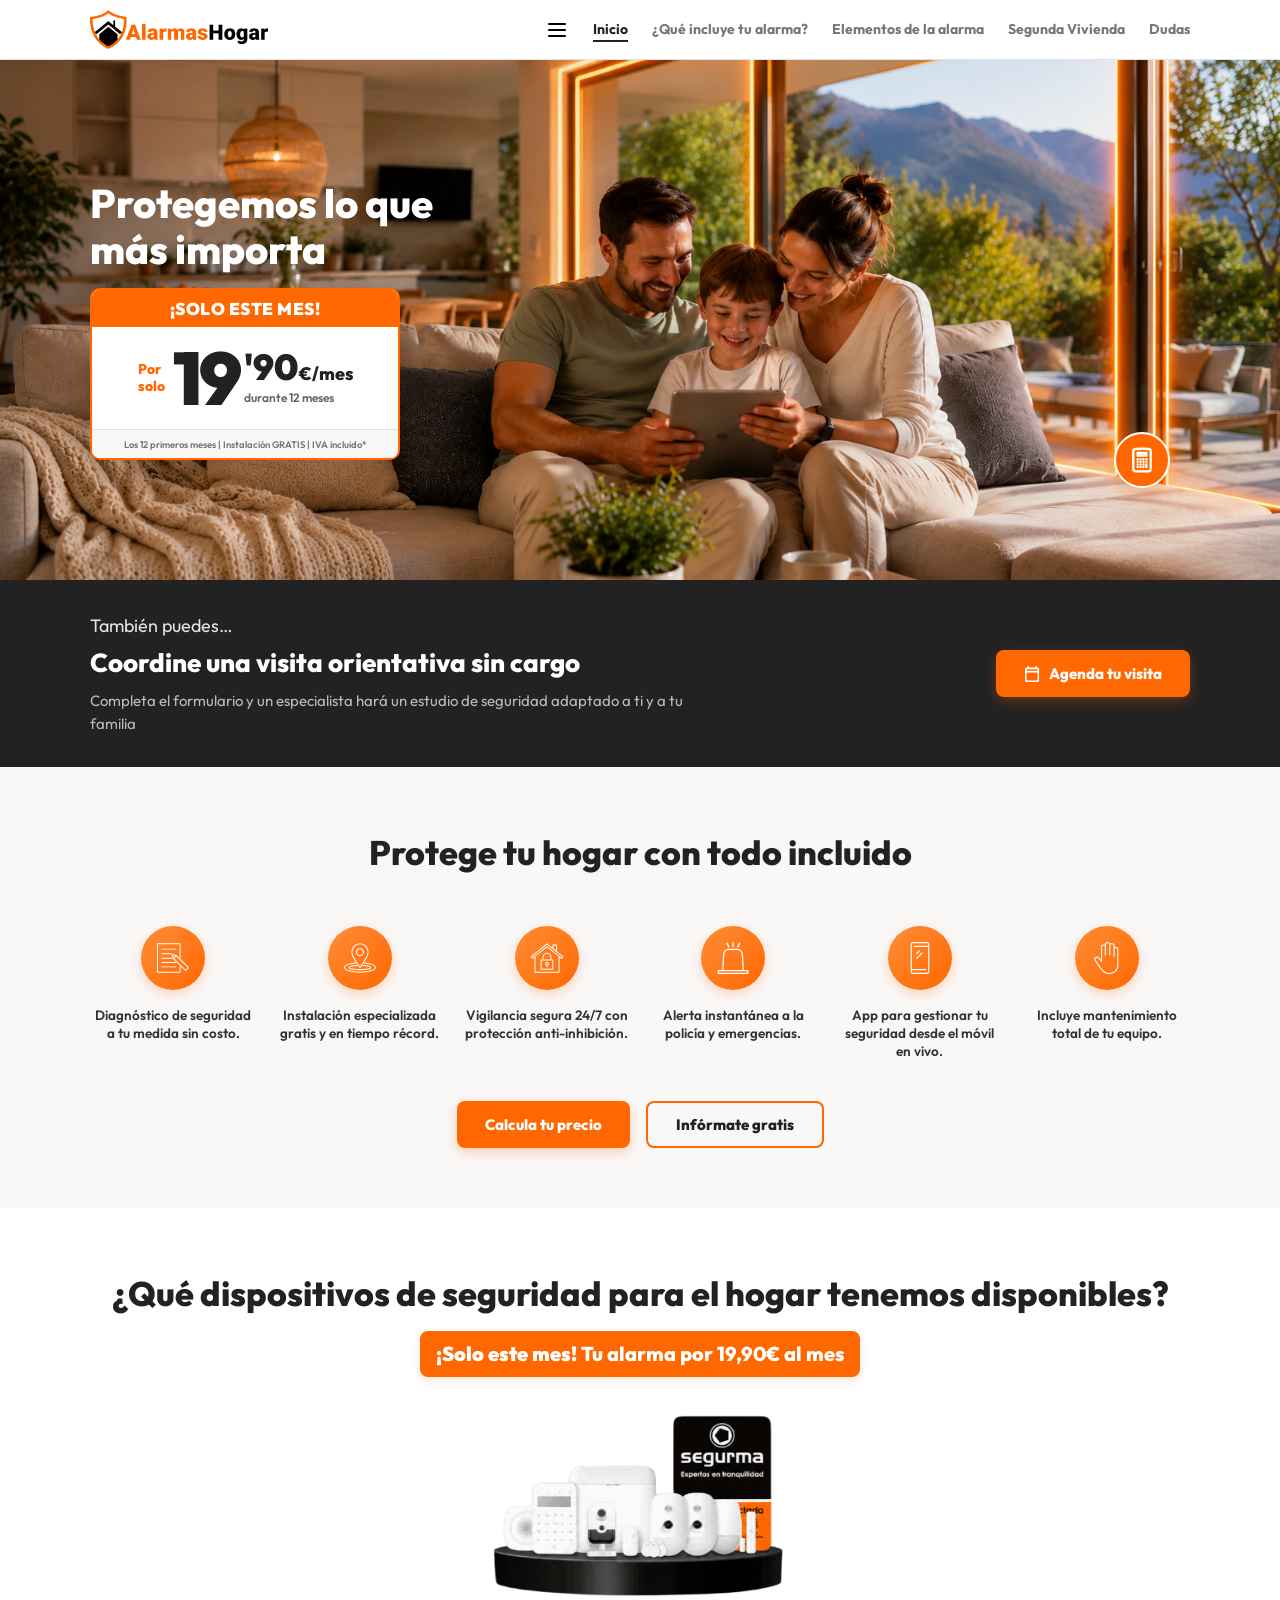
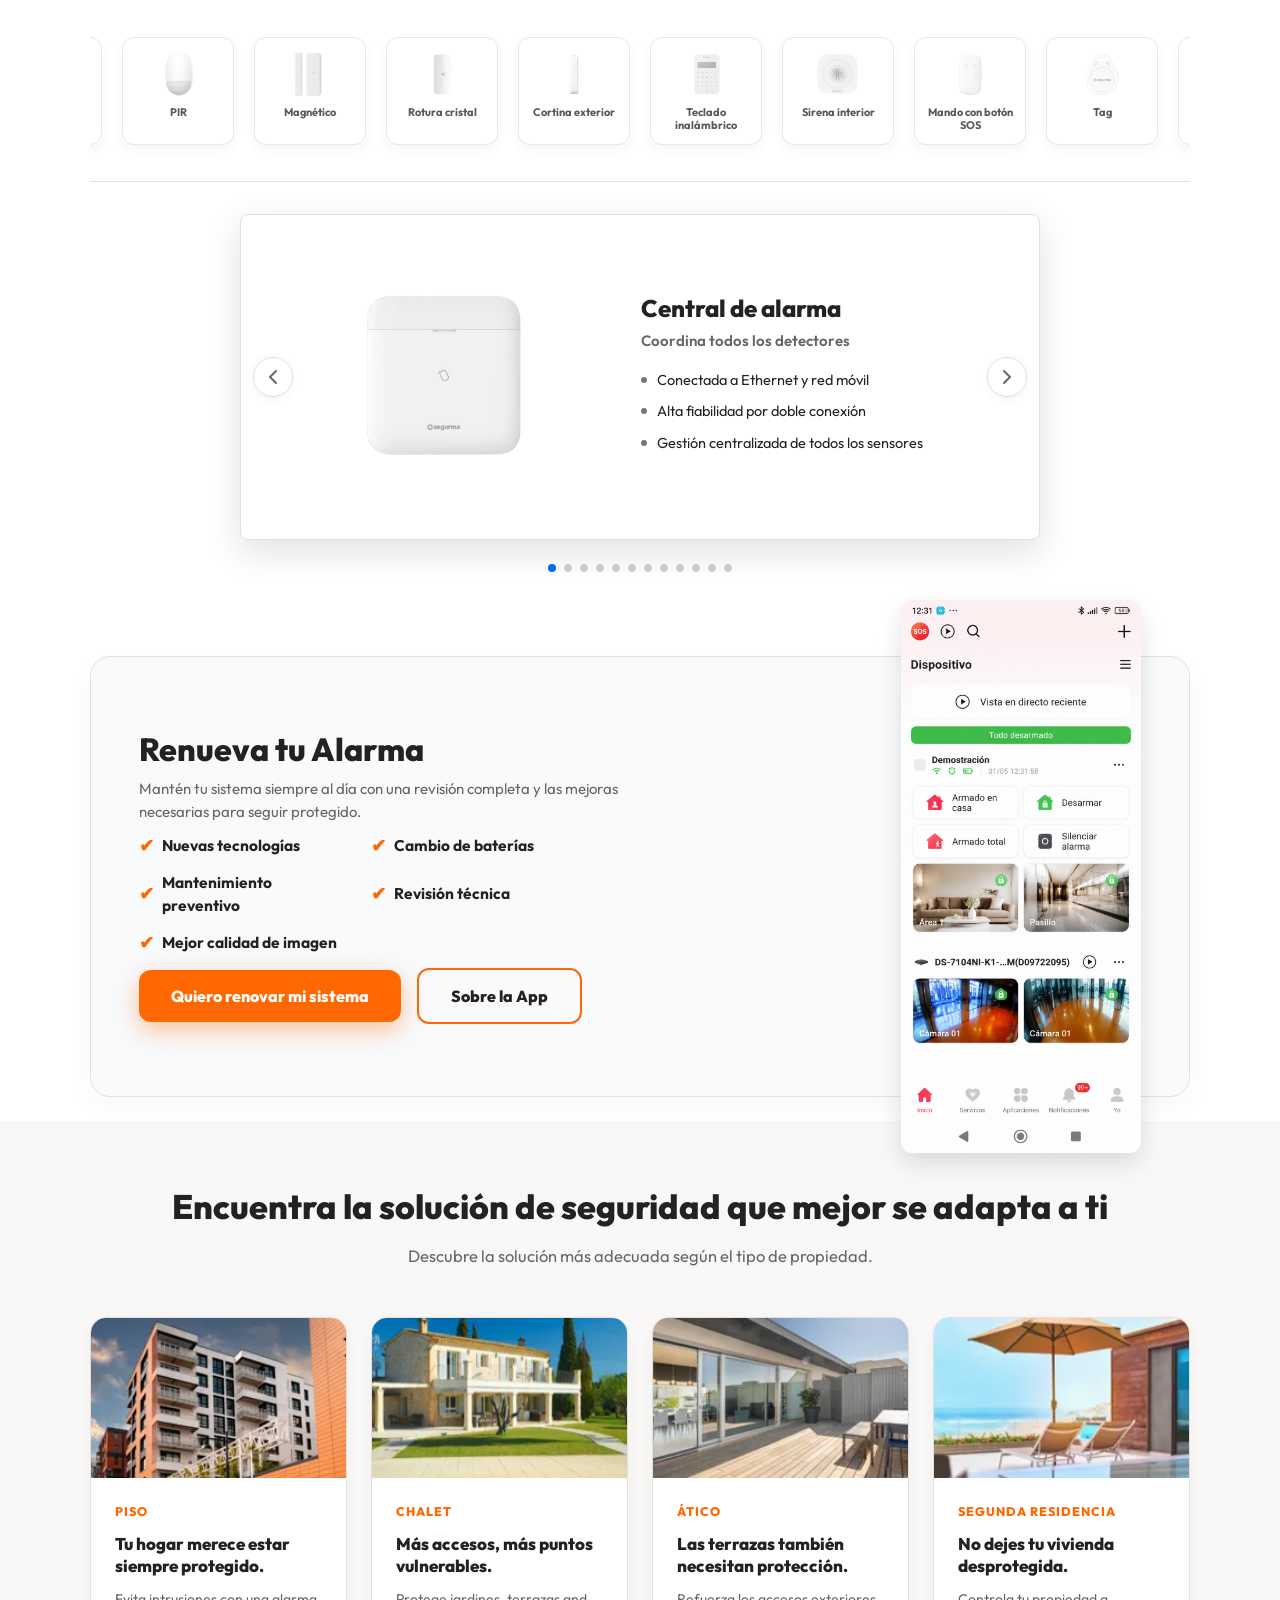
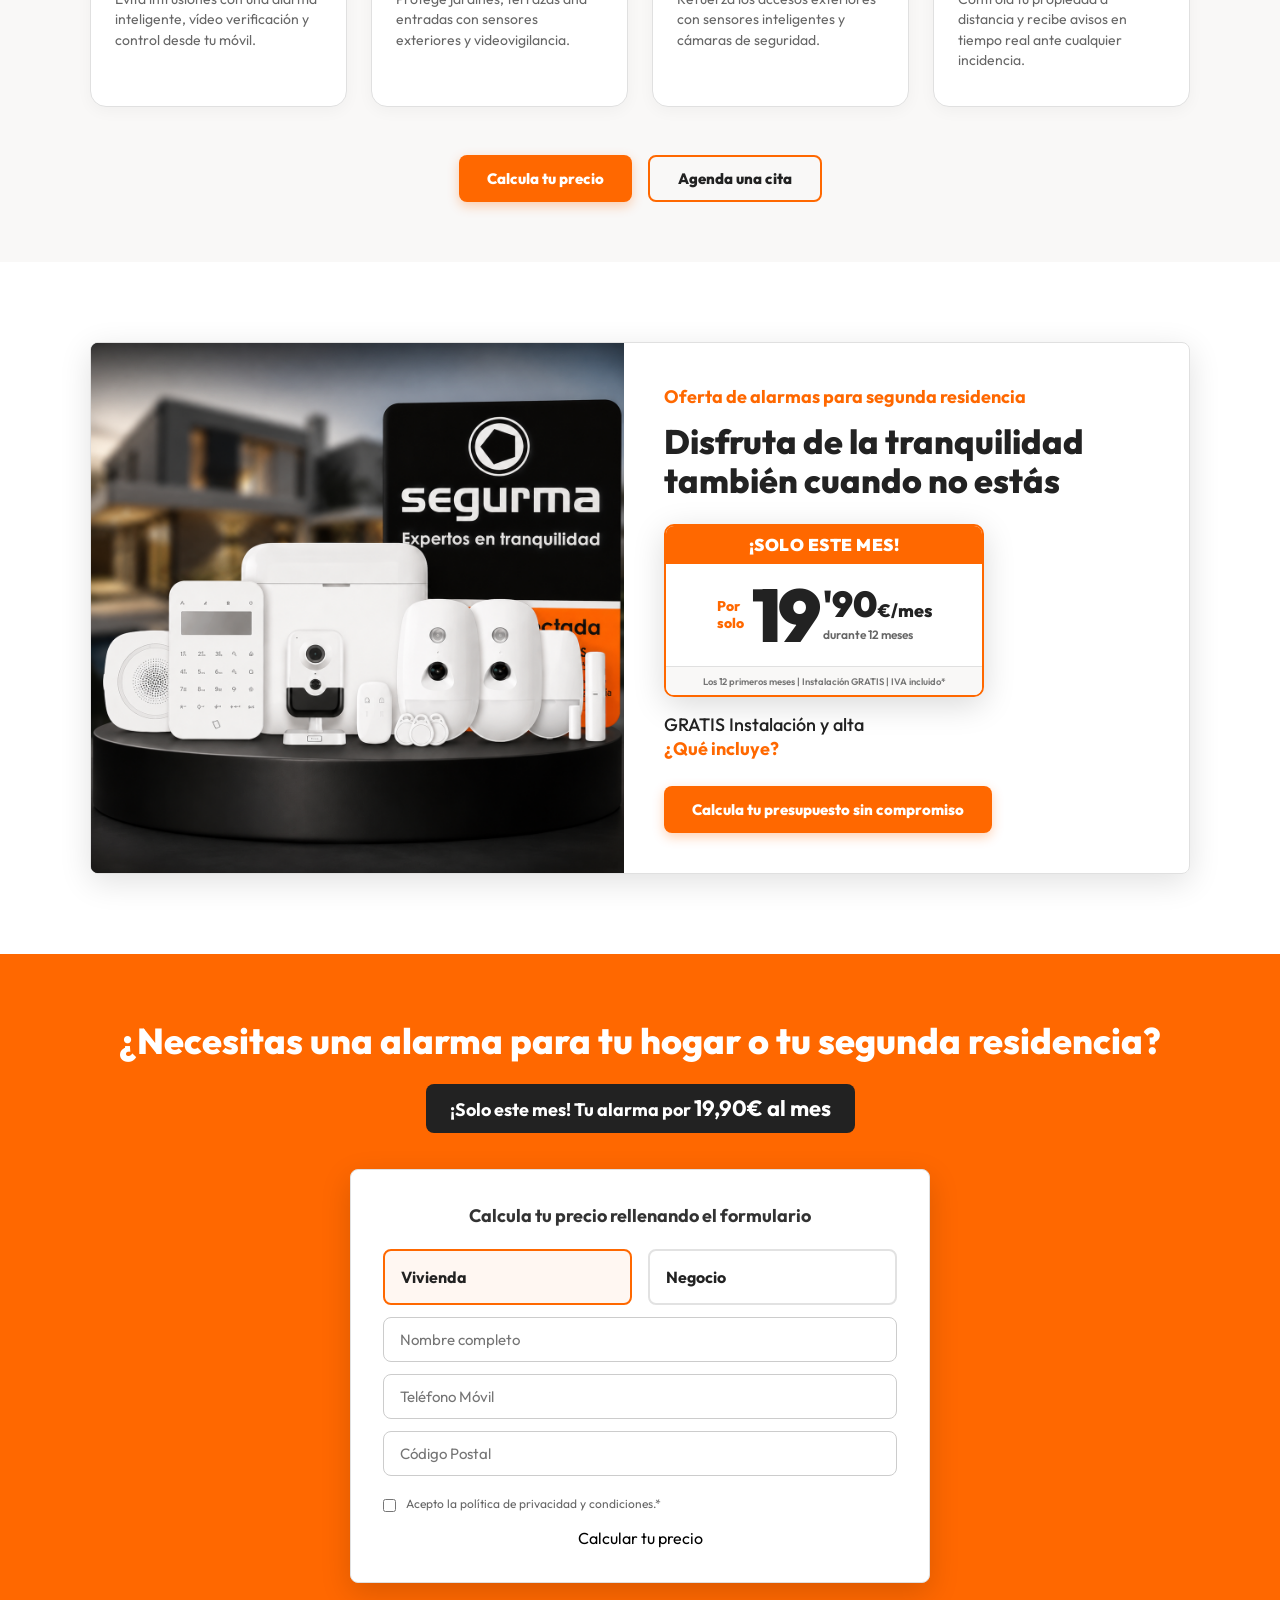
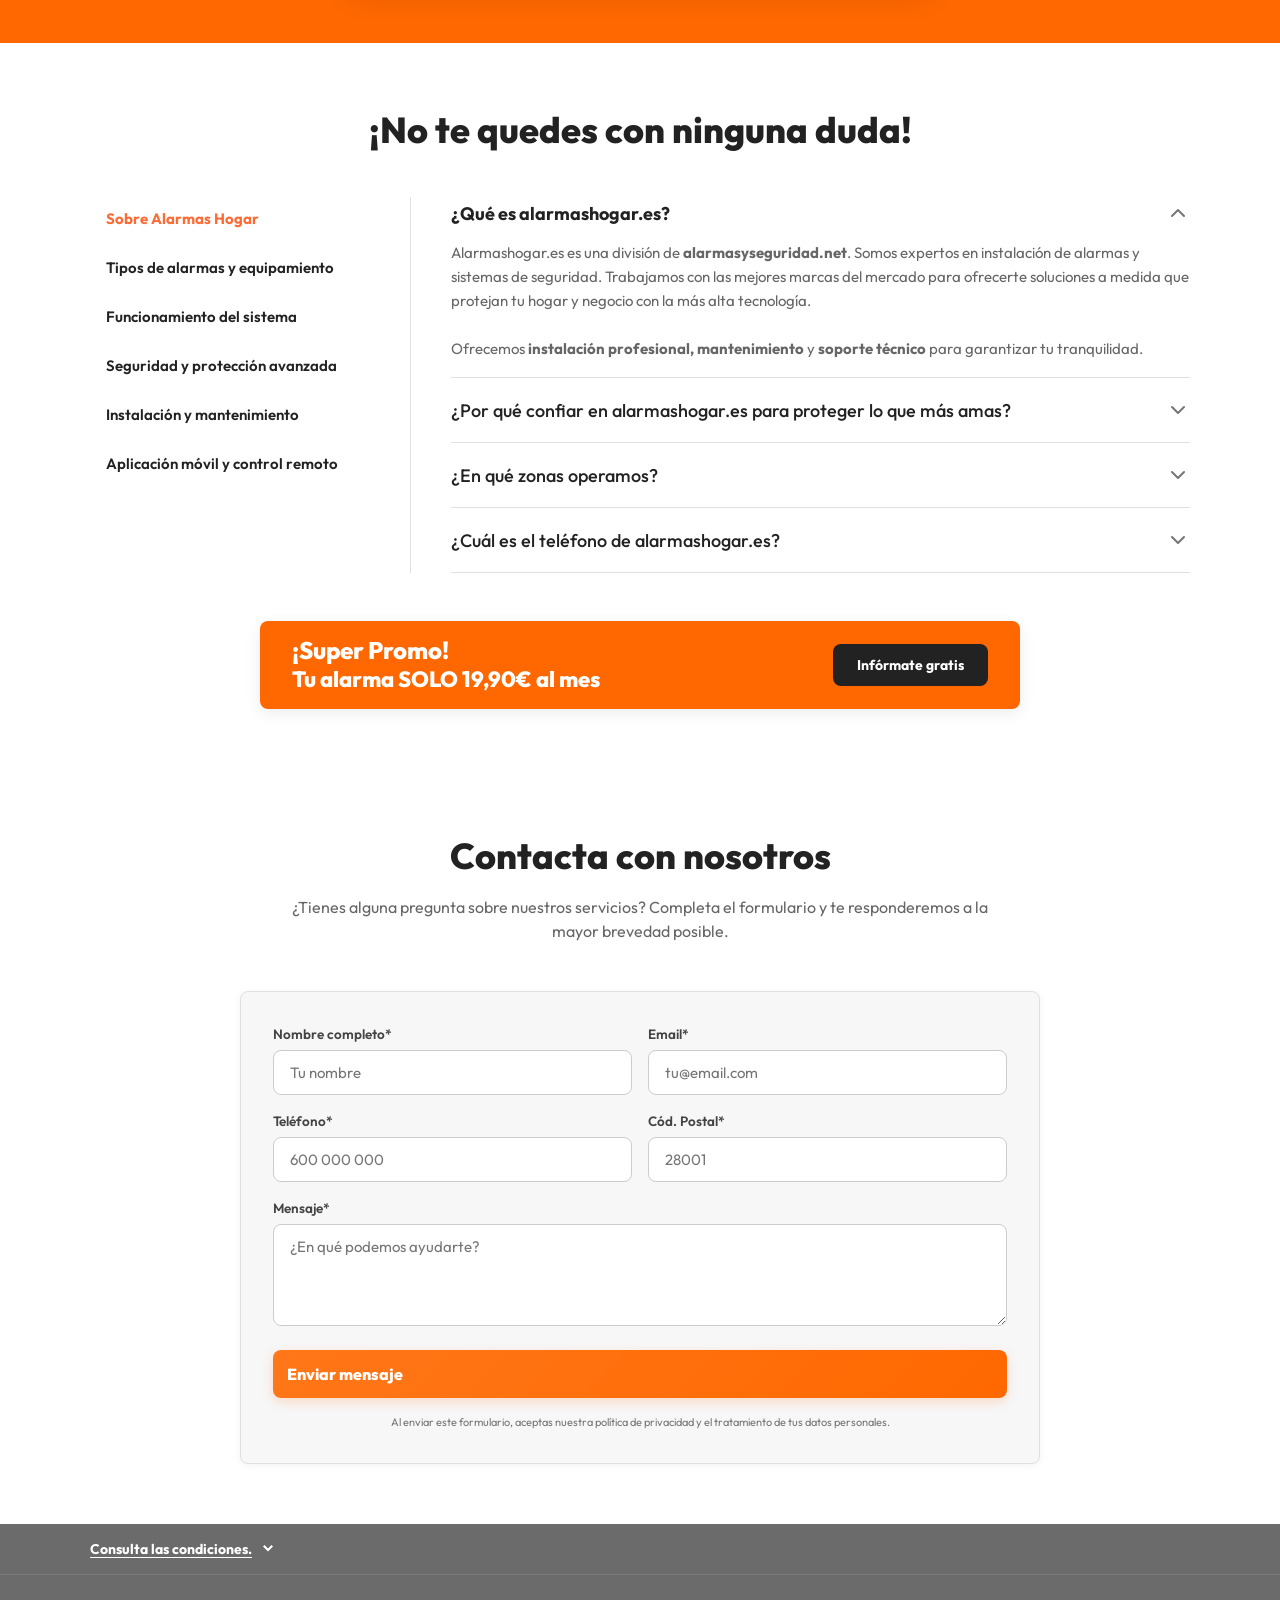
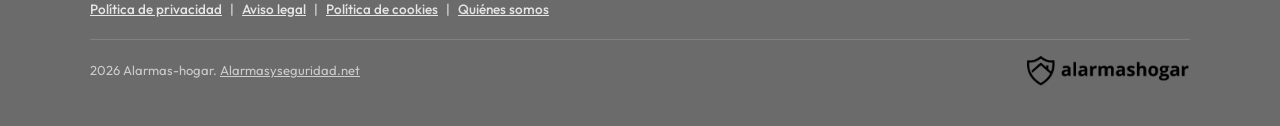
==== index.html @ 3fb69f6b "Initialize project files and implement responsive design updates, modals, and styling adjustments" ====
<!DOCTYPE html>
<html lang="es">
<head>
    <meta charset="utf-8"/>
    <meta name="viewport" content="width=device-width, initial-scale=1, maximum-scale=1"/>
    
    <title>Alarmas Hogar - Protección para tu vivienda o negocio</title>
    <meta name="description" content="Soluciones de seguridad y alarmas para hogares y negocios con monitorización 24/7"/>
    
    <!-- Google Fonts -->
    <link rel="preconnect" href="https://fonts.googleapis.com">
    <link rel="preconnect" href="https://fonts.gstatic.com" crossorigin>
    <link href="https://fonts.googleapis.com/css2?family=Outfit:wght@300;400;500;600;700;800;900&display=swap" rel="stylesheet">
    
    <!-- Main Stylesheet -->
    <link rel="stylesheet" href="styles.css"/>
</head>
<body>
    
    
    <!-- Main Header -->
    <header class="main-header" id="header">
        <div class="header-container">
            <div class="distributor-logo">
                <img src="images/nav-logo.png" alt="Alarmas Hogar" class="nav-logo-img"/>
            </div>
            
            <div class="header-menu-container">
                <!-- Mobile Phone CTA -->
                <a href="tel:+34935565012" class="mobile-phone-cta md-hide">
                    <svg xmlns="http://www.w3.org/2000/svg" width="24" height="24" viewBox="0 0 24 24" fill="none" stroke="currentColor" stroke-width="2" stroke-linecap="round" stroke-linejoin="round" class="lucide lucide-phone-call">
                        <path d="M13 2a9 9 0 0 1 9 9"></path>
                        <path d="M13 6a5 5 0 0 1 5 5"></path>
                        <path d="M13.832 16.568a1 1 0 0 0 1.213-.303l.355-.465A2 2 0 0 1 17 15h3a2 2 0 0 1 2 2v3a2 2 0 0 1-2 2A18 18 0 0 1 2 4a2 2 0 0 1 2-2h3a2 2 0 0 1 2 2v3a2 2 0 0 1-.8 1.6l-.468.351a1 1 0 0 0-.292 1.233 14 14 0 0 0 6.392 6.384"></path>
                    </svg>
                    <div class="phone-label-wrapper">
                        <span class="phone-label-top">LLAMAR GRATIS</span>
                        <span class="phone-label-num">935 565 012</span>
                    </div>
                </a>
                
                <!-- Hamburger Menu Trigger -->
                <button class="mobile-menu-trigger" id="menu-trigger" aria-label="Abrir menú">
                    <svg xmlns="http://www.w3.org/2000/svg" width="24" height="24" viewBox="0 0 24 24" fill="none" stroke="currentColor" stroke-width="2" stroke-linecap="round" stroke-linejoin="round" class="lucide lucide-menu">
                        <line x1="4" x2="20" y1="12" y2="12"></line>
                        <line x1="4" x2="20" y1="6" y2="6"></line>
                        <line x1="4" x2="20" y1="18" y2="18"></line>
                    </svg>
                </button>
                
                <!-- Desktop Navigation Links -->
                <nav class="desktop-nav">
                    <a href="/" class="nav-link active">Inicio</a>
                    <a href="#alarma" class="nav-link">¿Qué incluye tu alarma?</a>
                    <a href="#products" class="nav-link">Elementos de la alarma</a>
                    <a href="#segunda-vivienda" class="nav-link">Segunda Vivienda</a>
                    <a href="#faqs" class="nav-link">Dudas</a>
                </nav>
            </div>
        </div>
    </header>
    
    <!-- Mobile Navigation Menu Sidebar Drawer -->
    <div class="mobile-menu-drawer" id="menu-drawer">
        <button class="menu-close-btn" id="menu-close-btn" aria-label="Cerrar menú">
            <svg xmlns="http://www.w3.org/2000/svg" width="24" height="24" viewBox="0 0 24 24" fill="none" stroke="currentColor" stroke-width="2" stroke-linecap="round" stroke-linejoin="round" class="lucide lucide-x">
                <line x1="18" x2="6" y1="6" y2="18"></line>
                <line x1="6" x2="18" y1="6" y2="18"></line>
            </svg>
        </button>
        <div class="drawer-content">
            <a href="#" class="drawer-link drawer-close-trigger">Inicio</a>
            <a href="#alarma" class="drawer-link drawer-close-trigger">¿Qué incluye tu alarma?</a>
            <a href="#products" class="drawer-link drawer-close-trigger">Elementos de la alarma</a>
            <a href="#segunda-vivienda" class="drawer-link drawer-close-trigger">Segunda Vivienda</a>
            <a href="#faqs" class="drawer-link drawer-close-trigger">Dudas</a>
            <button class="drawer-calcula-btn drawer-close-trigger" onclick="openCalculatorModal()">Calcula tu precio</button>
        </div>
    </div>
    <div class="drawer-overlay" id="drawer-overlay"></div>

    <main class="content-wrapper">
        

        <!-- Hero Section / Main Banner -->
        <section class="hero-section">
            <div class="hero-bg-container">
                <img src="images/hero-banner.png" alt="Alarmas Hogar - Promoción especial" class="hero-bg-image"/>
            </div>
            
            <div class="hero-content-wrapper">
                <div class="hero-text-block">
                    <h1 class="hero-title">Protegemos lo que<br><span class="hero-title-accent">más importa</span></h1>
                    
                    <div class="price-badge-box">
                        <div class="price-badge-header">¡SOLO ESTE MES!</div>
                        <div class="price-badge-body">
                            <span class="price-label">Por<br/>solo</span>
                            <span class="price-huge-number">19</span>
                            <div class="price-badge-right">
                                <span class="price-euro-cents">'90<span class="price-currency">€/mes</span></span>
                                <span class="price-duration">durante 12 meses</span>
                            </div>
                        </div>
                        <div class="price-badge-footer">Los 12 primeros meses | Instalación GRATIS | IVA incluido*</div>
                    </div>
                </div>

            <!-- Floating circular calculator trigger button bottom right of hero -->
            <button class="hero-calculator-fab" onclick="openCalculatorModal()" aria-label="Calcular precio de alarma">
                <svg xmlns="http://www.w3.org/2000/svg" fill="none" viewBox="0 0 24 24" stroke-width="2" stroke="currentColor" width="28" height="28" class="lucide lucide-calculator">
                    <path stroke-linecap="round" stroke-linejoin="round" d="M15.75 15.75V18m-7.5-6.75h.008v.008H8.25v-.008Zm0 2.25h.008v.008H8.25V13.5Zm0 2.25h.008v.008H8.25v-.008Zm0 2.25h.008v.008H8.25V18Zm2.498-6.75h.007v.008h-.007v-.008Zm0 2.25h.007v.008h-.007V13.5Zm0 2.25h.007v.008h-.007v-.008Zm0 2.25h.007v.008h-.007V18Zm2.504-6.75h.008v.008h-.008v-.008Zm0 2.25h.008v.008h-.008V13.5Zm0 2.25h.008v.008h-.008v-.008Zm0 2.25h.008v.008h-.008V18Zm2.498-6.75h.008v.008h-.008v-.008Zm0 2.25h.008v.008h-.008V13.5ZM8.25 6h7.5v2.25h-7.5V6ZM12 2.25c-1.892 0-3.758.11-5.593.322C5.307 2.7 4.5 3.65 4.5 4.757V19.5a2.25 2.25 0 0 0 2.25 2.25h10.5a2.25 2.25 0 0 0 2.25-2.25V4.757c0-1.108-.806-2.057-1.907-2.185A48.507 48.507 0 0 0 12 2.25Z" />
                </svg>
                <span class="fab-hover-text">Calcula tu alarma</span>
            </button>
        </section>

        <!-- CTA Section: Agenda tu Visita -->
        <div class="agenda-cta-bar">
            <div class="agenda-container">
                <div class="agenda-text-block">
                    <p class="agenda-subtitle">También puedes…</p>
                    <h2 class="agenda-title">Coordine una visita orientativa sin cargo</h2>
                    <p class="agenda-description">Completa el formulario y un especialista hará un estudio de seguridad adaptado a ti y a tu familia</p>
                </div>
                <button class="btn-orange" onclick="document.getElementById('presupuesto').scrollIntoView({behavior: 'smooth'})">
                    <svg width="17" height="16" viewBox="0 0 17 16" xmlns="http://www.w3.org/2000/svg" class="agenda-btn-icon">
                        <path d="M2.619 16c-.428 0-.794-.157-1.099-.47a1.563 1.563 0 0 1-.457-1.13V3.2c0-.44.153-.817.457-1.13.305-.313.671-.47 1.099-.47h.778V0h1.555v1.6h6.222V0h1.556v1.6h.778c.428 0 .794.157 1.098.47.305.313.457.69.457 1.13v11.2c0 .44-.152.817-.457 1.13-.304.313-.67.47-1.098.47H2.618zm0-1.6h10.889v-8H2.618v8zm0-9.6h10.889V3.2H2.618v1.6zm.04 0V3.2v1.6z" fill="currentColor" fill-rule="nonzero"></path>
                    </svg>
                    <span>Agenda tu visita</span>
                </button>
            </div>
        </div>

        <!-- Services Section: Protege tu hogar con todo incluido -->
        <section id="alarma" class="services-list-section">
            <div class="services-container">
                <h2 class="services-section-title">Protege tu hogar con todo incluido</h2>
                
                <div class="services-grid">
                    <!-- Service 1 -->
                    <div class="service-item">
                        <div class="service-icon-box">
                            <svg width="32" height="32" viewBox="0 0 32 32" xmlns="http://www.w3.org/2000/svg">
                                <path d="M23.1 1.333c.276 0 .5.222.5.494v14.688l-1-.988V2.321H1V29.68h21.6v-5.746l1 .987v5.253a.497.497 0 0 1-.5.494H.5a.497.497 0 0 1-.5-.494V1.827c0-.272.224-.494.5-.494h22.6zm-8.029 10.331-.013.035.013-.034 4.41 1.578a.497.497 0 0 1 .23.13l12.143 11.991a.49.49 0 0 1 0 .699l-2.842 2.806a.505.505 0 0 1-.707 0L16.163 16.877l-.019-.018a.493.493 0 0 1-.022-.026l.04.044a.494.494 0 0 1-.116-.18l-1.601-4.367a.486.486 0 0 1-.014-.37.501.501 0 0 1 .64-.296zm4.287 2.757-1.85 1.826-.285.281L28.66 27.822l2.134-2.109-11.435-11.292zm-.21 9.965v.987H4.45v-.987h14.697zm-.415-4.272.415.41v.578H4.452v-.988h14.28zm-3.53-4.272.205.561.155.427H4.452v-.988h10.75zm.53-2.893.984 2.682 1.733-1.71-2.717-.972zm-1.258-1.714a.992.992 0 0 0-.514.557.955.955 0 0 0-.052.43H4.452v-.987h10.023zm4.673-4.608v.987H4.45v-.987h14.697z" fill="#FF6800" fill-rule="evenodd"></path>
                            </svg>
                        </div>
                        <p class="service-description">Diagnóstico de seguridad a tu medida sin costo.</p>
                    </div>
                    
                    <!-- Service 2 -->
                    <div class="service-item">
                        <div class="service-icon-box">
                            <svg width="32" height="32" viewBox="0 0 32 32" xmlns="http://www.w3.org/2000/svg">
                                <path d="M20.528 20.617c2.509.226 4.757.634 6.57 1.174 3.028.9 4.902 2.222 4.902 3.752 0 1.529-1.874 2.85-4.901 3.751-2.852.848-6.776 1.373-11.099 1.373s-8.248-.525-11.099-1.373C1.873 28.394 0 27.072 0 25.543c0-1.53 1.873-2.852 4.901-3.752 1.813-.539 4.06-.948 6.568-1.174.215.328.432.653.652.978-2.673.207-5.057.62-6.943 1.182C2.597 23.544 1 24.527 1 25.543c0 1.015 1.597 1.998 4.178 2.766 2.76.82 6.585 1.327 10.822 1.327 4.237 0 8.062-.507 10.822-1.327C29.403 27.54 31 26.559 31 25.543s-1.597-2-4.178-2.766c-1.887-.562-4.271-.976-6.945-1.183.219-.324.436-.65.65-.977zm-1.563 2.315c1.816.104 3.442.301 4.745.564 2.198.446 3.558 1.163 3.558 2.046 0 .885-1.36 1.602-3.558 2.046-1.98.4-4.706.649-7.71.649-3.005 0-5.731-.248-7.71-.649-2.199-.444-3.559-1.161-3.559-2.046 0-.883 1.36-1.6 3.559-2.046 1.302-.263 2.928-.46 4.744-.564l.69.995c-2.026.09-3.834.294-5.243.58-1.699.343-2.75.716-2.75 1.035 0 .32 1.051.692 2.75 1.036 1.918.389 4.576.628 7.519.628 2.943 0 5.6-.24 7.519-.628 1.698-.344 2.75-.716 2.75-1.036 0-.32-1.052-.692-2.75-1.035-1.408-.286-3.216-.49-5.242-.58l.688-.995zM16 1.333c2.371 0 4.517.99 6.072 2.591a8.947 8.947 0 0 1 2.515 6.253c0 3.77-3.893 9.381-6.922 13.747-.461.665-.904 1.303-1.252 1.816a.487.487 0 0 1-.695.127.5.5 0 0 1-.14-.152c-.416-.609-.768-1.113-1.135-1.639-3.057-4.387-7.03-10.088-7.03-13.899 0-2.442.961-4.653 2.515-6.253 1.554-1.6 3.7-2.59 6.072-2.59zm0 1.03c-2.095 0-3.992.875-5.365 2.29a7.904 7.904 0 0 0-2.222 5.524c0 3.486 3.865 9.033 6.838 13.3l.752 1.08c.284-.414.563-.816.85-1.23 2.947-4.246 6.734-9.705 6.734-13.15 0-2.158-.85-4.111-2.222-5.525-1.373-1.414-3.27-2.288-5.365-2.288zm0 3.829c1.069 0 2.036.446 2.736 1.167a4.033 4.033 0 0 1 1.134 2.817c0 1.101-.434 2.098-1.134 2.819A3.802 3.802 0 0 1 16 14.162a3.802 3.802 0 0 1-2.736-1.167 4.033 4.033 0 0 1-1.134-2.819c0-1.1.433-2.096 1.134-2.817A3.802 3.802 0 0 1 16 6.192zm0 1.03c-.793 0-1.51.33-2.03.865a2.993 2.993 0 0 0-.84 2.09c0 .816.322 1.554.84 2.09a2.82 2.82 0 0 0 2.03.865c.792 0 1.51-.331 2.03-.866.518-.535.84-1.273.84-2.09 0-.815-.322-1.554-.84-2.089A2.821 2.821 0 0 0 16 7.222z" fill="#FF6800" fill-rule="evenodd"></path>
                            </svg>
                        </div>
                        <p class="service-description">Instalación especializada gratis y en tiempo récord.</p>
                    </div>
                    
                    <!-- Service 3 -->
                    <div class="service-item">
                        <div class="service-icon-box">
                            <svg width="32" height="32" viewBox="0 0 32 32" xmlns="http://www.w3.org/2000/svg">
                                <path d="m16.31 1.444 5.18 4.2V3.085c0-.284.224-.515.5-.515h3.48c.276 0 .499.23.499.515v6.188l5.443 4.413c.668.542.784 1.543.259 2.232a1.522 1.522 0 0 1-1.215.606c-.344 0-.676-.117-.95-.34l-.956-.775v14.741a.507.507 0 0 1-.5.516H3.95c-.276 0-.5-.23-.5-.516v-14.74l-.954.774a1.514 1.514 0 0 1-2.166-.266 1.613 1.613 0 0 1-.319-1.171c.049-.422.254-.798.577-1.06L15.691 1.443a.488.488 0 0 1 .619 0zM16 5.236 4.45 14.6v15.037h23.1V14.599L16 5.236zm0 5.547c.603 0 1.188.121 1.74.362.531.232 1.009.564 1.419.986.41.422.731.914.956 1.463.233.568.351 1.17.351 1.791v2.112h1.376c.276 0 .5.231.5.516v9.198a.507.507 0 0 1-.5.515H10.159c-.276 0-.5-.23-.5-.515v-9.198c0-.285.224-.515.5-.515h1.375v-2.113c0-.62.119-1.223.352-1.791.224-.549.547-1.041.956-1.463.41-.422.888-.754 1.42-.986A4.32 4.32 0 0 1 16 10.783zm5.341 7.745H10.66v8.167h10.682v-8.167zm-5.34 1.306c1.019 0 1.848.854 1.848 1.905 0 .871-.571 1.608-1.348 1.834v1.302a.507.507 0 0 1-.5.515c-.277 0-.5-.231-.5-.515l-.001-1.302c-.777-.226-1.348-.963-1.348-1.834 0-1.05.83-1.905 1.848-1.905zm0 1.03a.863.863 0 0 0-.85.875c0 .482.382.874.85.874a.863.863 0 0 0 .848-.874.863.863 0 0 0-.849-.875zm0-9.05a3.35 3.35 0 0 0-1.35.28 3.559 3.559 0 0 0-1.845 1.9c-.18.441-.272.91-.272 1.391v2.112h6.932v-2.112c0-.482-.09-.95-.272-1.39a3.567 3.567 0 0 0-.743-1.135 3.453 3.453 0 0 0-1.101-.766 3.356 3.356 0 0 0-1.35-.28zm0-9.31L1.207 14.497a.568.568 0 0 0-.091.784.532.532 0 0 0 .761.094l13.814-11.2a.49.49 0 0 1 .619 0l13.814 11.2a.527.527 0 0 0 .76-.094.57.57 0 0 0-.09-.784L16 2.504zm8.969 1.098h-2.48v2.852l2.479 2.01V3.602z" fill="#FF6800" fill-rule="evenodd"></path>
                            </svg>
                        </div>
                        <p class="service-description">Vigilancia segura 24/7 con protección anti-inhibición.</p>
                    </div>
                    
                    <!-- Service 4 -->
                    <div class="service-item">
                        <div class="service-icon-box">
                            <svg width="32" height="32" viewBox="0 0 32 32" xmlns="http://www.w3.org/2000/svg">
                                <path d="M19.53 6.632c1.994 0 3.524.64 4.609 1.708 1.187 1.168 1.812 2.831 1.91 4.715l.776 14.966h4.508V32H.667v-3.979h4.507l.776-14.966c.098-1.884.725-3.547 1.91-4.715 1.085-1.068 2.615-1.708 4.61-1.708h7.06zm10.525 22.715H1.945v1.326h28.11v-1.326zM19.53 7.958H12.47c-1.645 0-2.88.503-3.73 1.34-.94.924-1.436 2.275-1.517 3.824L6.45 28.021h19.1l-.774-14.899c-.08-1.55-.577-2.9-1.516-3.824-.85-.837-2.086-1.34-3.73-1.34zm-4.168-2.652h1.278V0H15.36v5.306zM23.5.979l-2.47 4.646-1.118-.638 2.47-4.645L23.5.98zM10.204.342l2.47 4.646-1.119.637L9.087.979l1.118-.637z" fill="#FF6800" fill-rule="evenodd"></path>
                            </svg>
                        </div>
                        <p class="service-description">Alerta instantánea a la policía y emergencias.</p>
                    </div>
                    
                    <!-- Service 5 -->
                    <div class="service-item">
                        <div class="service-icon-box">
                            <svg width="32" height="32" viewBox="0 0 32 32" xmlns="http://www.w3.org/2000/svg">
                                <path d="M22.944 0c1.318 0 2.39 1.104 2.39 2.462v27.076c0 1.358-1.072 2.462-2.39 2.462H9.056c-1.318 0-2.39-1.104-2.39-2.462V2.462C6.667 1.104 7.739 0 9.057 0h13.888zm0 1.23H9.056c-.658 0-1.195.553-1.195 1.232v24.614H21.75c.33 0 .598.276.598.617 0 .34-.268.615-.598.615l-13.89-.001.001 1.231c0 .679.537 1.231 1.195 1.231h13.888c.658 0 1.195-.552 1.195-1.23V4.922H10.25a.607.607 0 0 1-.597-.616c0-.34.268-.615.597-.615H24.14v-1.23c0-.679-.537-1.231-1.195-1.231zm-4.494 9.396a.629.629 0 0 1-.022.87l-5.426 5.307a.586.586 0 0 1-.845-.022.629.629 0 0 1 .022-.87l5.426-5.307a.586.586 0 0 1 .845.022zM15.736 8.52a.628.628 0 0 1-.022.871l-2.652 2.595a.586.586 0 0 1-.845-.023.629.629 0 0 1 .022-.87l2.654-2.595a.584.584 0 0 1 .843.022z" fill="#FF6800" fill-rule="evenodd"></path>
                            </svg>
                        </div>
                        <p class="service-description">App para gestionar tu seguridad desde el móvil en vivo.</p>
                    </div>
                    
                    <!-- Service 6 -->
                    <div class="service-item">
                        <div class="service-icon-box">
                            <svg width="32" height="32" viewBox="0 0 32 32" xmlns="http://www.w3.org/2000/svg">
                                <path d="M16.567 0c.743 0 1.42.245 1.914.641.322.259.568.58.711.941.437-.258 1.007-.39 1.66-.39.744 0 1.421.245 1.915.64.525.42.848 1.01.848 1.67v1.675a2.38 2.38 0 0 1 1.35-.417 2.39 2.39 0 0 1 1.671.677c.43.42.697.997.697 1.632v16.07c0 2.04-.805 8.861-9.796 8.861l-.042-.002c-4.798-.377-7.15-3.823-10.246-8.36-1.012-1.481-2.106-3.084-3.398-4.736l-.026-.037-.007-.012a2.915 2.915 0 0 1-.44-2.108c.13-.706.531-1.342 1.176-1.746l.012-.008a2.768 2.768 0 0 1 2.145-.296 3.106 3.106 0 0 1 1.78 1.268l1.495 2V4.694c0-.637.264-1.214.69-1.632a2.374 2.374 0 0 1 1.671-.677c.51 0 1.026.073 1.457.259l-.001-.333c0-.657.324-1.248.85-1.669C15.147.245 15.823 0 16.567 0zm0 1.051c-.488 0-.924.155-1.234.404-.281.225-.455.529-.455.855v11.31h-1.075V4.205a.58.58 0 0 0-.272-.518c-.282-.183-.724-.252-1.184-.252-.356 0-.678.14-.91.368-.233.226-.376.54-.376.89v14.878l-.97.31-2.468-3.3-.017-.026a2.032 2.032 0 0 0-1.172-.845 1.676 1.676 0 0 0-1.294.166l-.008.007a1.55 1.55 0 0 0-.7 1.047c-.08.437.009.92.283 1.351 1.299 1.66 2.402 3.278 3.424 4.774 2.927 4.288 5.15 7.546 9.415 7.894 7.868-.009 8.681-5.834 8.704-7.725V7.069c0-.347-.144-.662-.377-.889a1.31 1.31 0 0 0-1.827.001c-.233.226-.376.54-.376.888h-.063v7.743H22.54V3.502c0-.33-.173-.632-.453-.856-.31-.25-.747-.403-1.235-.403-.513 0-.927.1-1.195.296-.207.152-.326.38-.326.683V13.62h-1.075V2.31c0-.326-.174-.63-.456-.855-.31-.249-.746-.404-1.233-.404z" fill="#FF6800" fill-rule="evenodd"></path>
                            </svg>
                        </div>
                        <p class="service-description">Incluye mantenimiento total de tu equipo.</p>
                    </div>
                </div>
                
                <div class="services-actions">
                    <button class="btn-orange" onclick="document.getElementById('presupuesto').scrollIntoView({behavior: 'smooth'})">Calcula tu precio</button>
                    <button class="btn-secondary" onclick="document.getElementById('contacto').scrollIntoView({behavior: 'smooth'})">Infórmate gratis</button>
                </div>
            </div>
        </section>

        <!-- Products Section: ¿Qué dispositivos de seguridad para el hogar tenemos disponibles? -->
        <section id="products" class="products-section">
            <div class="products-container">
                <h2 class="products-section-title">¿Qué dispositivos de seguridad para el hogar tenemos disponibles?</h2>
                <div class="products-promo-badge">
                    <span>¡Solo este mes!</span> Tu alarma por 19,90€ al mes
                </div>
                
                <div class="products-center-image-box">
                    <img src="images/products/img-alarmas.png" alt="Equipo completo de alarma" class="alarm-kit-image"/>
                </div>
                
                <!-- Product Carousel Navigation Grid -->
                <div class="product-selection-grid" id="product-selection-grid">
                    <button class="grid-nav-item active" data-index="0">
                        <img src="images/products/product-1.webp" alt="Central de alarma"/>
                        <span>Central de alarma</span>
                    </button>
                    <button class="grid-nav-item" data-index="1">
                        <img src="images/products/product-2.webp" alt="PIR Cam"/>
                        <span>PIR Cam</span>
                    </button>
                    <button class="grid-nav-item" data-index="2">
                        <img src="images/products/product-3.webp" alt="PIR"/>
                        <span>PIR</span>
                    </button>
                    <button class="grid-nav-item" data-index="3">
                        <img src="images/products/product-4.webp" alt="Magnético"/>
                        <span>Magnético</span>
                    </button>
                    <button class="grid-nav-item" data-index="4">
                        <img src="images/products/product-5.webp" alt="Rotura cristal"/>
                        <span>Rotura cristal</span>
                    </button>
                    <button class="grid-nav-item" data-index="5">
                        <img src="images/products/product-6.webp" alt="Cortina exterior"/>
                        <span>Cortina exterior</span>
                    </button>
                    <button class="grid-nav-item" data-index="6">
                        <img src="images/products/product-7.webp" alt="Teclado inalámbrico"/>
                        <span>Teclado inalámbrico</span>
                    </button>
                    <button class="grid-nav-item" data-index="7">
                        <img src="images/products/product-8.webp" alt="Sirena interior"/>
                        <span>Sirena interior</span>
                    </button>
                    <button class="grid-nav-item" data-index="8">
                        <img src="images/products/product-9.webp" alt="Mando con botón SOS"/>
                        <span>Mando con botón SOS</span>
                    </button>
                    <button class="grid-nav-item" data-index="9">
                        <img src="images/products/product-10.webp" alt="Tag"/>
                        <span>Tag</span>
                    </button>
                    <button class="grid-nav-item" data-index="10">
                        <img src="images/products/product-11.webp" alt="Detector de humo"/>
                        <span>Detector de humo</span>
                    </button>
                    <button class="grid-nav-item" data-index="11">
                        <img src="images/products/product-12.webp" alt="CAM IP interior"/>
                        <span>CAM IP interior</span>
                    </button>
                </div>
                
                <hr class="nav-divider"/>
                
                <!-- Product Slides Carousel -->
                <div class="product-carousel-wrapper">
                    <div class="product-carousel-slider" id="product-slider">
                        <!-- Slide 0 -->
                        <div class="product-slide active" data-slide-index="0">
                            <div class="slide-image-box">
                                <img src="images/products/product-1.webp" alt="Central de alarma"/>
                            </div>
                            <div class="slide-content-box">
                                <h3 class="slide-title">Central de alarma</h3>
                                <p class="slide-subtitle">Coordina todos los detectores</p>
                                <ul class="slide-bullets">
                                    <li>Conectada a Ethernet y red móvil</li>
                                    <li>Alta fiabilidad por doble conexión</li>
                                    <li>Gestión centralizada de todos los sensores</li>
                                </ul>
                            </div>
                        </div>
                        
                        <!-- Slide 1 -->
                        <div class="product-slide" data-slide-index="1">
                            <div class="slide-image-box">
                                <img src="images/products/product-2.webp" alt="PIR Cam"/>
                            </div>
                            <div class="slide-content-box">
                                <h3 class="slide-title">PIR Cam</h3>
                                <p class="slide-subtitle">Permite ver las alarmas en fotos</p>
                                <ul class="slide-bullets">
                                    <li>Captura en baja luz</li>
                                    <li>Envía en menos de 9 s.</li>
                                    <li>Imágenes encriptadas</li>
                                </ul>
                            </div>
                        </div>
                        
                        <!-- Slide 2 -->
                        <div class="product-slide" data-slide-index="2">
                            <div class="slide-image-box">
                                <img src="images/products/product-3.webp" alt="PIR"/>
                            </div>
                            <div class="slide-content-box">
                                <h3 class="slide-title">PIR</h3>
                                <p class="slide-subtitle">Avisa a la Central al primer indicio de intrusión</p>
                                <ul class="slide-bullets">
                                    <li>Con sensor de infrarrojos y procesado digital para evitar falsas alarmas</li>
                                    <li>Regulación automática del sensor ante cambios de temperatura</li>
                                    <li>Sistema Pet Friendly</li>
                                </ul>
                            </div>
                        </div>
                        
                        <!-- Slide 3 -->
                        <div class="product-slide" data-slide-index="3">
                            <div class="slide-image-box">
                                <img src="images/products/product-4.webp" alt="Magnético"/>
                            </div>
                            <div class="slide-content-box">
                                <h3 class="slide-title">Magnético</h3>
                                <p class="slide-subtitle">Detecta apertura de puertas y ventanas</p>
                                <ul class="slide-bullets">
                                    <li>Instalación sencilla sin cables</li>
                                    <li>Batería de larga duración</li>
                                    <li>Resistente a condiciones climáticas</li>
                                </ul>
                            </div>
                        </div>
                        
                        <!-- Slide 4 -->
                        <div class="product-slide" data-slide-index="4">
                            <div class="slide-image-box">
                                <img src="images/products/product-5.webp" alt="Rotura cristal"/>
                            </div>
                            <div class="slide-content-box">
                                <h3 class="slide-title">Rotura cristal</h3>
                                <p class="slide-subtitle">Detecta la rotura de cristales</p>
                                <ul class="slide-bullets">
                                    <li>Tecnología de doble detección</li>
                                    <li>Alcance hasta 9 metros</li>
                                    <li>Filtro anti falsas alarmas</li>
                                </ul>
                            </div>
                        </div>
                        
                        <!-- Slide 5 -->
                        <div class="product-slide" data-slide-index="5">
                            <div class="slide-image-box">
                                <img src="images/products/product-6.webp" alt="Cortina exterior"/>
                            </div>
                            <div class="slide-content-box">
                                <h3 class="slide-title">Cortina exterior</h3>
                                <p class="slide-subtitle">Para exteriores</p>
                                <ul class="slide-bullets">
                                    <li>Resistente a la intemperie IP65</li>
                                    <li>Inmune a pequeños animales</li>
                                    <li>Ángulo de detección 110°</li>
                                </ul>
                            </div>
                        </div>
                        
                        <!-- Slide 6 -->
                        <div class="product-slide" data-slide-index="6">
                            <div class="slide-image-box">
                                <img src="images/products/product-7.webp" alt="Teclado inalámbrico"/>
                            </div>
                            <div class="slide-content-box">
                                <h3 class="slide-title">Teclado inalámbrico</h3>
                                <p class="slide-subtitle">Control manual del sistema</p>
                                <ul class="slide-bullets">
                                    <li>Pantalla LCD retroiluminada</li>
                                    <li>Códigos de usuario múltiples</li>
                                    <li>Función de pánico silencioso</li>
                                </ul>
                            </div>
                        </div>
                        
                        <!-- Slide 7 -->
                        <div class="product-slide" data-slide-index="7">
                            <div class="slide-image-box">
                                <img src="images/products/product-8.webp" alt="Sirena interior"/>
                            </div>
                            <div class="slide-content-box">
                                <h3 class="slide-title">Sirena interior</h3>
                                <p class="slide-subtitle">Alerta sonora en el interior</p>
                                <ul class="slide-bullets">
                                    <li>110 dB de potencia sonora</li>
                                    <li>LED de señalización visual</li>
                                    <li>Batería de respaldo integrada</li>
                                </ul>
                            </div>
                        </div>
                        
                        <!-- Slide 8 -->
                        <div class="product-slide" data-slide-index="8">
                            <div class="slide-image-box">
                                <img src="images/products/product-9.webp" alt="Mando con botón SOS"/>
                            </div>
                            <div class="slide-content-box">
                                <h3 class="slide-title">Mando con botón SOS</h3>
                                <p class="slide-subtitle">Control remoto con emergencia</p>
                                <ul class="slide-bullets">
                                    <li>Botón de pánico integrado</li>
                                    <li>Alcance hasta 100 metros</li>
                                    <li>Diseño ergonómico</li>
                                </ul>
                            </div>
                        </div>
                        
                        <!-- Slide 9 -->
                        <div class="product-slide" data-slide-index="9">
                            <div class="slide-image-box">
                                <img src="images/products/product-10.webp" alt="Tag"/>
                            </div>
                            <div class="slide-content-box">
                                <h3 class="slide-title">Tag</h3>
                                <p class="slide-subtitle">Activación/desactivación automática</p>
                                <ul class="slide-bullets">
                                    <li>Detección automática de proximidad</li>
                                    <li>Cifrado de alta seguridad</li>
                                    <li>Batería de larga duración</li>
                                </ul>
                            </div>
                        </div>
                        
                        <!-- Slide 10 -->
                        <div class="product-slide" data-slide-index="10">
                            <div class="slide-image-box">
                                <img src="images/products/product-11.webp" alt="Detector de humo"/>
                            </div>
                            <div class="slide-content-box">
                                <h3 class="slide-title">Detector de humo</h3>
                                <p class="slide-subtitle">Protección contra incendios</p>
                                <ul class="slide-bullets">
                                    <li>Detección óptica avanzada</li>
                                    <li>Autocomprobación periódica</li>
                                    <li>Señal de batería baja</li>
                                </ul>
                            </div>
                        </div>
                        
                        <!-- Slide 11 -->
                        <div class="product-slide" data-slide-index="11">
                            <div class="slide-image-box">
                                <img src="images/products/product-12.webp" alt="CAM IP interior"/>
                            </div>
                            <div class="slide-content-box">
                                <h3 class="slide-title">CAM IP interior</h3>
                                <p class="slide-subtitle">Vigilancia en tiempo real</p>
                                <ul class="slide-bullets">
                                    <li>Resolución Full HD 1080p</li>
                                    <li>Visión nocturna infrarroja</li>
                                    <li>Acceso remoto desde móvil</li>
                                </ul>
                            </div>
                        </div>
                    </div>
                    
                    <!-- Carousel Controls -->
                    <div class="carousel-nav-arrows">
                        <button class="arrow-btn btn-prev" aria-label="Producto anterior" onclick="slidePrev()">
                            <svg xmlns="http://www.w3.org/2000/svg" width="24" height="24" viewBox="0 0 24 24" fill="none" stroke="currentColor" stroke-width="2" stroke-linecap="round" stroke-linejoin="round" class="lucide lucide-chevron-left">
                                <polyline points="15 18 9 12 15 6"></polyline>
                            </svg>
                        </button>
                        <button class="arrow-btn btn-next" aria-label="Siguiente producto" onclick="slideNext()">
                            <svg xmlns="http://www.w3.org/2000/svg" width="24" height="24" viewBox="0 0 24 24" fill="none" stroke="currentColor" stroke-width="2" stroke-linecap="round" stroke-linejoin="round" class="lucide lucide-chevron-right">
                                <polyline points="9 18 15 12 9 6"></polyline>
                            </svg>
                        </button>
                    </div>
                </div>
                
                <!-- Dot indicators -->
                <div class="carousel-dots" id="carousel-dots">
                    <button class="dot-btn active" data-index="0" aria-label="Ir al producto 1"></button>
                    <button class="dot-btn" data-index="1" aria-label="Ir al producto 2"></button>
                    <button class="dot-btn" data-index="2" aria-label="Ir al producto 3"></button>
                    <button class="dot-btn" data-index="3" aria-label="Ir al producto 4"></button>
                    <button class="dot-btn" data-index="4" aria-label="Ir al producto 5"></button>
                    <button class="dot-btn" data-index="5" aria-label="Ir al producto 6"></button>
                    <button class="dot-btn" data-index="6" aria-label="Ir al producto 7"></button>
                    <button class="dot-btn" data-index="7" aria-label="Ir al producto 8"></button>
                    <button class="dot-btn" data-index="8" aria-label="Ir al producto 9"></button>
                    <button class="dot-btn" data-index="9" aria-label="Ir al producto 10"></button>
                    <button class="dot-btn" data-index="10" aria-label="Ir al producto 11"></button>
                    <button class="dot-btn" data-index="11" aria-label="Ir al producto 12"></button>
                </div>
            </div>
        </section>

        <!-- Upgrade System Banner Section -->
        <section class="upgrade-banner-section">
            <div class="upgrade-banner-container">
                <div class="upgrade-banner-card">
                    <!-- Left: Info and Checklist -->
                    <div class="upgrade-card-info">
                        <h2 class="upgrade-title">Renueva tu Alarma</h2>
                        <p class="upgrade-text">Mantén tu sistema siempre al día con una revisión completa y las mejoras<br>necesarias para seguir protegido.</p>
                        
                        <div class="upgrade-checklist">
                            <div class="checklist-item">
                                <span class="checkmark">✔</span>
                                <span>Nuevas tecnologías</span>
                            </div>
                            <div class="checklist-item">
                                <span class="checkmark">✔</span>
                                <span>Cambio de baterías</span>
                            </div>
                            <div class="checklist-item">
                                <span class="checkmark">✔</span>
                                <span>Mantenimiento preventivo</span>
                            </div>
                            <div class="checklist-item">
                                <span class="checkmark">✔</span>
                                <span>Revisión técnica</span>
                            </div>
                            <div class="checklist-item">
                                <span class="checkmark">✔</span>
                                <span>Mejor calidad de imagen</span>
                            </div>
                        </div>

                        <div class="upgrade-card-action">
                            <button class="btn-orange pulse-btn" onclick="openCalculatorModal()">Quiero renovar mi sistema</button>
                            <button class="btn-secondary-upgrade" onclick="openManualModal()">Sobre la App</button>
                        </div>
                    </div>
                    
                    <!-- Right: Product Image -->
                    <div class="upgrade-card-image-box">
                        <img src="images/banners/upgrade/upgrade-system.png" alt="Renueva tu Alarma" class="upgrade-system-img"/>
                    </div>
                </div>
            </div>
        </section>

        <!-- Segment Section: Adaptadas a tu casa y familia -->
        <section class="banner-hogar-section">
            <div class="banner-hogar-container">
                <h2 class="banner-hogar-title">Encuentra la solución de seguridad que mejor se adapta a ti</h2>
                <p class="banner-hogar-subtitle">Descubre la solución más adecuada según el tipo de propiedad.</p>
                
                <div class="banner-hogar-grid">
                    <!-- Card 1: Piso -->
                    <div class="hogar-card">
                        <div class="hogar-card-img-wrapper">
                            <img alt="Piso" src="images/banners/hogar/pisos.webp" class="hogar-card-img"/>
                        </div>
                        <div class="hogar-card-content">
                            <h3 class="hogar-card-type">Piso</h3>
                            <h4 class="hogar-card-sub">Tu hogar merece estar siempre protegido.</h4>
                            <p class="hogar-card-desc">Evita intrusiones con una alarma inteligente, vídeo verificación y control desde tu móvil.</p>
                        </div>
                    </div>
                    <!-- Card 2: Chalet -->
                    <div class="hogar-card">
                        <div class="hogar-card-img-wrapper">
                            <img alt="Chalet" src="images/banners/hogar/chalets.webp" class="hogar-card-img"/>
                        </div>
                        <div class="hogar-card-content">
                            <h3 class="hogar-card-type">Chalet</h3>
                            <h4 class="hogar-card-sub">Más accesos, más puntos vulnerables.</h4>
                            <p class="hogar-card-desc">Protege jardines, terrazas and entradas con sensores exteriores y videovigilancia.</p>
                        </div>
                    </div>
                    <!-- Card 3: Ático -->
                    <div class="hogar-card">
                        <div class="hogar-card-img-wrapper">
                            <img alt="Ático" src="images/banners/hogar/bajos.webp" class="hogar-card-img"/>
                        </div>
                        <div class="hogar-card-content">
                            <h3 class="hogar-card-type">Ático</h3>
                            <h4 class="hogar-card-sub">Las terrazas también necesitan protección.</h4>
                            <p class="hogar-card-desc">Refuerza los accesos exteriores con sensores inteligentes y cámaras de seguridad.</p>
                        </div>
                    </div>
                    <!-- Card 4: Segunda residencia -->
                    <div class="hogar-card">
                        <div class="hogar-card-img-wrapper">
                            <img alt="Segunda residencia" src="images/banners/hogar/segunda.webp" class="hogar-card-img"/>
                        </div>
                        <div class="hogar-card-content">
                            <h3 class="hogar-card-type">Segunda residencia</h3>
                            <h4 class="hogar-card-sub">No dejes tu vivienda desprotegida.</h4>
                            <p class="hogar-card-desc">Controla tu propiedad a distancia y recibe avisos en tiempo real ante cualquier incidencia.</p>
                        </div>
                    </div>
                </div>
                
                <div class="hogar-actions">
                    <button class="btn-orange" onclick="openCalculatorModal()">Calcula tu precio</button>
                    <button class="btn-secondary" onclick="document.getElementById('contacto').scrollIntoView({behavior: 'smooth'})">Agenda una cita</button>
                </div>
            </div>
        </section>

        <!-- Second Residence Banner Section -->
        <section id="segunda-vivienda" class="second-residence-section">
            <div class="second-residence-container">
                <div class="second-residence-flex">
                    <div class="second-residence-image-box"></div>
                    <div class="second-residence-info-box">
                        <p class="residence-offer-tag">Oferta de alarmas para segunda residencia</p>
                        <h2 class="residence-title">Disfruta de la tranquilidad también cuando no estás</h2>
                        
                        <div class="price-badge-box max-w-sm">
                            <div class="price-badge-header">¡SOLO ESTE MES!</div>
                            <div class="price-badge-body">
                                <span class="price-label">Por<br/>solo</span>
                                <span class="price-huge-number">19</span>
                                <div class="price-badge-right">
                                    <span class="price-euro-cents">'90<span class="price-currency">€/mes</span></span>
                                    <span class="price-duration">durante 12 meses</span>
                                </div>
                            </div>
                            <div class="price-badge-footer">Los 12 primeros meses | Instalación GRATIS | IVA incluido*</div>
                        </div>
                        
                        <p class="residence-bullets-tag">GRATIS Instalación y alta<br/><span>¿Qué incluye?</span></p>
                        <button class="btn-orange" onclick="document.getElementById('presupuesto').scrollIntoView({behavior: 'smooth'})">Calcula tu presupuesto sin compromiso</button>
                    </div>
                </div>
            </div>
        </section>

        <!-- Secondary Quote Form Section (Bottom Quote) -->
        <section id="presupuesto" class="bottom-quote-section">
            <div class="bottom-quote-container">
                <h2 class="bottom-quote-title">¿Necesitas una alarma para tu hogar o tu segunda residencia?</h2>
                <div class="bottom-quote-badge">
                    ¡Solo este mes! Tu alarma por <span>19,90€ al mes</span>
                </div>
                
                <div class="bottom-calculator-wrapper">
                    <!-- Simple Contact Calculation / Duplicate Calculator Widget -->
                    <div class="calculator-card-widget calculator-bordered-white">
                        <div class="calculator-body">
                            <form id="bottom-calculator-form" onsubmit="event.preventDefault();">
                                <div class="bottom-form-fields text-white">
                                    <h3 class="step-question">Calcula tu precio rellenando el formulario</h3>
                                    
                                    <div class="calc-options-row text-black mb-4">
                                        <button type="button" class="calc-option-btn active-opt" id="bottom-type-vivienda" onclick="setBottomType('vivienda')">Vivienda</button>
                                        <button type="button" class="calc-option-btn" id="bottom-type-negocio" onclick="setBottomType('negocio')">Negocio</button>
                                    </div>
                                    
                                    <div class="calc-form-fields text-black">
                                        <div class="input-group">
                                            <input type="text" id="bottom-calc-nombre" placeholder="Nombre completo" required class="form-input"/>
                                        </div>
                                        <div class="input-group">
                                            <input type="tel" id="bottom-calc-telefono" placeholder="Teléfono Móvil" required class="form-input"/>
                                        </div>
                                        <div class="input-group">
                                            <input type="text" id="bottom-calc-cp" placeholder="Código Postal" maxLength="5" required class="form-input"/>
                                        </div>
                                        <label class="checkbox-legal-label text-white">
                                            <input type="checkbox" id="bottom-calc-legal" required class="form-checkbox"/>
                                            <span class="checkbox-text">Acepto la política de privacidad y condiciones.*</span>
                                        </label>
                                    </div>
                                    
                                    <div class="result-message-bottom" id="bottom-result-msg" style="display: none;">
                                        <p class="text-green-500 font-bold mb-2">¡Formulario enviado con éxito!</p>
                                        <p class="text-sm">Tu cotización estimada para <span id="bottom-res-type">vivienda</span> es de 19,90€/mes. En breve te llamaremos.</p>
                                    </div>
                                    
                                    <button type="submit" class="btn-primary w-full mt-4" id="bottom-submit-btn" onclick="submitBottomForm()">Calcular tu precio</button>
                                </div>
                            </form>
                        </div>
                    </div>
                </div>
            </div>
        </section>

        <!-- FAQs Accordion Section -->
        <section id="faqs" class="faqs-section">
            <h2 class="faqs-section-title">¡No te quedes con ninguna duda!</h2>
            
            <div class="faqs-container">
                <div class="faqs-flex-wrapper">
                    <!-- Left Tab Navigation Categories -->
                    <div class="faq-tabs-nav" id="faq-categories">
                        <button class="faq-category-btn active" data-category="sobre-alarmas">Sobre Alarmas Hogar</button>
                        <button class="faq-category-btn" data-category="equipamiento">Tipos de alarmas y equipamiento</button>
                        <button class="faq-category-btn" data-category="funcionamiento">Funcionamiento del sistema</button>
                        <button class="faq-category-btn" data-category="proteccion">Seguridad y protección avanzada</button>
                        <button class="faq-category-btn" data-category="instalacion">Instalación y mantenimiento</button>
                        <button class="faq-category-btn" data-category="app-movil">Aplicación móvil y control remoto</button>
                    </div>
                    
                    <!-- Right Question Details Box -->
                    <div class="faq-content-box" id="faq-content-box">
                        <!-- Questions will be dynamically rendered/switched by script.js, showing hardcoded values in html as active default -->
                        <div class="faq-questions-container" id="sobre-alarmas-questions">
                            <div class="faq-item active">
                                <button class="faq-question-btn" aria-expanded="true">
                                    <span>¿Qué es alarmashogar.es?</span>
                                    <span class="faq-chevron-icon">
                                        <svg xmlns="http://www.w3.org/2000/svg" width="24" height="24" viewBox="0 0 24 24" fill="none" stroke="currentColor" stroke-width="2" stroke-linecap="round" stroke-linejoin="round" class="lucide lucide-chevron-up"><polyline points="18 15 12 9 6 15"></polyline></svg>
                                    </span>
                                </button>
                                <div class="faq-answer-collapse">
                                    <p>Alarmashogar.es es una división de <b>alarmasyseguridad.net</b>. Somos expertos en instalación de alarmas y sistemas de seguridad. Trabajamos con las mejores marcas del mercado para ofrecerte soluciones a medida que protejan tu hogar y negocio con la más alta tecnología. <br/><br/>Ofrecemos <b>instalación profesional, mantenimiento</b> y <b>soporte técnico</b> para garantizar tu tranquilidad.</p>
                                </div>
                            </div>
                            
                            <div class="faq-item">
                                <button class="faq-question-btn" aria-expanded="false">
                                    <span>¿Por qué confiar en alarmashogar.es para proteger lo que más amas?</span>
                                    <span class="faq-chevron-icon">
                                        <svg xmlns="http://www.w3.org/2000/svg" width="24" height="24" viewBox="0 0 24 24" fill="none" stroke="currentColor" stroke-width="2" stroke-linecap="round" stroke-linejoin="round" class="lucide lucide-chevron-down"><polyline points="6 9 12 15 18 9"></polyline></svg>
                                    </span>
                                </button>
                                <div class="faq-answer-collapse">
                                    <p>Porque somos distribuidores autorizados de las principales compañías de seguridad en España, garantizando sistemas homologados de alta tecnología conectados las 24 horas del día a una Central Receptora de Alarmas (CRA) con aviso a la policía. Además, te aseguramos el mejor precio promocional del mercado de forma transparente.</p>
                                </div>
                            </div>
                            
                            <div class="faq-item">
                                <button class="faq-question-btn" aria-expanded="false">
                                    <span>¿En qué zonas operamos?</span>
                                    <span class="faq-chevron-icon">
                                        <svg xmlns="http://www.w3.org/2000/svg" width="24" height="24" viewBox="0 0 24 24" fill="none" stroke="currentColor" stroke-width="2" stroke-linecap="round" stroke-linejoin="round" class="lucide lucide-chevron-down"><polyline points="6 9 12 15 18 9"></polyline></svg>
                                    </span>
                                </button>
                                <div class="faq-answer-collapse">
                                    <p>Ofrecemos cobertura de instalación y servicio técnico en todo el territorio nacional (España), contando con técnicos locales certificados en todas las provincias para garantizar una asistencia rápida y un mantenimiento eficaz.</p>
                                </div>
                            </div>
                            
                            <div class="faq-item">
                                <button class="faq-question-btn" aria-expanded="false">
                                    <span>¿Cuál es el teléfono de alarmashogar.es?</span>
                                    <span class="faq-chevron-icon">
                                        <svg xmlns="http://www.w3.org/2000/svg" width="24" height="24" viewBox="0 0 24 24" fill="none" stroke="currentColor" stroke-width="2" stroke-linecap="round" stroke-linejoin="round" class="lucide lucide-chevron-down"><polyline points="6 9 12 15 18 9"></polyline></svg>
                                    </span>
                                </button>
                                <div class="faq-answer-collapse">
                                    <p>Puedes contactar con nosotros de forma gratuita llamando al teléfono <b>911 309 222</b> para información general y contrataciones en España, o al <b>935 565 012</b> si te encuentras en Cataluña. Nuestro horario de atención comercial es de lunes a viernes.</p>
                                </div>
                            </div>
                        </div>
                    </div>
                </div>
                
                <!-- FAQs Promo Banner Footer -->
                <div class="faq-footer-banner">
                    <p class="faq-banner-text">¡Super Promo!<br/><span>Tu alarma SOLO 19,90€ al mes</span></p>
                    <button class="btn-black" onclick="document.getElementById('contacto').scrollIntoView({behavior: 'smooth'})">Infórmate gratis</button>
                </div>
            </div>
        </section>

        <!-- Traditional Contact Form Section -->
        <section id="contacto" class="contact-form-section">
            <div class="contact-form-container">
                <div class="contact-form-header">
                    <h2 class="contact-title">Contacta con nosotros</h2>
                    <p class="contact-description">¿Tienes alguna pregunta sobre nuestros servicios? Completa el formulario y te responderemos a la mayor brevedad posible.</p>
                </div>
                
                <div class="form-wrapper-box">
                    <form id="contact-traditional-form" onsubmit="event.preventDefault(); submitContactForm();" class="bg-gray-light">
                        <div class="form-grid-2">
                            <div class="form-field-group">
                                <label for="nombre" class="field-label">Nombre completo*</label>
                                <input id="nombre" type="text" required class="form-input focus-orange" placeholder="Tu nombre"/>
                            </div>
                            <div class="form-field-group">
                                <label for="email" class="field-label">Email*</label>
                                <input id="email" type="email" required class="form-input focus-orange" placeholder="tu@email.com"/>
                            </div>
                        </div>
                        
                        <div class="form-grid-2">
                            <div class="form-field-group">
                                <label for="telefono" class="field-label">Teléfono*</label>
                                <input id="telefono" type="tel" required class="form-input focus-orange" placeholder="600 000 000"/>
                            </div>
                            <div class="form-field-group">
                                <label for="codigoPostal" class="field-label">Cód. Postal*</label>
                                <input id="codigoPostal" type="text" required class="form-input focus-orange" placeholder="28001" maxLength="5"/>
                            </div>
                        </div>
                        
                        <div class="form-field-group mb-6">
                            <label for="mensaje" class="field-label">Mensaje*</label>
                            <textarea id="mensaje" rows="4" required class="form-input focus-orange" placeholder="¿En qué podemos ayudarte?"></textarea>
                        </div>
                        
                        <div class="contact-success-msg" id="contact-success-msg" style="display: none;">
                            <p class="font-bold">¡Mensaje enviado con éxito!</p>
                            <p class="text-sm">Nos pondremos en contacto contigo en las próximas horas.</p>
                        </div>
                        
                        <button type="submit" class="btn-orange w-full btn-gradient" id="contact-submit-btn">Enviar mensaje</button>
                        <p class="legal-footnote-text">Al enviar este formulario, aceptas nuestra política de privacidad y el tratamiento de tus datos personales.</p>
                    </form>
                </div>
            </div>
        </section>

    </main>

    <!-- Legal Conditions Section -->
    <section class="conditions-collapse-section" id="conditions">
        <div class="conditions-container">
            <div class="conditions-header-trigger" onclick="toggleConditions()">
                <h2>
                    <button class="conditions-toggle-btn" type="button" aria-expanded="false" id="conds-btn">
                        <span>Consulta las condiciones.</span>
                        <svg width="16" height="16" viewBox="0 0 16 16" fill="none" xmlns="http://www.w3.org/2000/svg" class="conds-chevron">
                            <path d="M8 10.5L3 5.5L4.5 4L8 7.5L11.5 4L13 5.5L8 10.5Z" fill="white"></path>
                        </svg>
                    </button>
                </h2>
            </div>
            
            <div class="conditions-content-body" id="conditions-body">
                <div class="conditions-content-inner">
                    <p><b>Promoción vigente hasta el 30 de septiembre</b></p>
                    <p><b>Hogar:</b></p>
                    <p>Pack Tranquilidad +: 19,90 € con IVA incluído durante 12 meses y luego 43,90 € al mes.</p>
                    <p><b>Negocio (IVA no incluido):</b></p>
                    <p>Pack Tranquilidad +: 19,90€ sin IVA incluído durante 12 primeros meses y luego 36,90€ al mes.</p>
                    <p>Todas las promos Disponibles por tiempo limitado.</p>
                </div>
            </div>
        </div>
    </section>

    <!-- Footer -->
    <footer class="main-footer">
        <div class="footer-container">
            <div class="footer-top-row">
                <div class="footer-legal-links">
                    <button class="footer-link-btn" onclick="openPrivacyModal()">Política de privacidad</button>
                    <span>|</span>
                    <button class="footer-link-btn" onclick="alert('Aviso Legal: alarmasyseguridad.net es una red de portales dedicados a la promoción de sistemas de seguridad en España.')">Aviso legal</button>
                    <span>|</span>
                    <button class="footer-link-btn" onclick="alert('Política de Cookies: Utilizamos cookies técnicas para garantizar el correcto funcionamiento del portal.')">Política de cookies</button>
                    <span>|</span>
                    <button class="footer-link-btn" onclick="alert('Quiénes Somos: Expertos dedicados al asesoramiento e instalación de alarmas para el hogar y negocios.')">Quiénes somos</button>
                </div>
            </div>
            
            <div class="footer-bottom-row">
                <div class="footer-copyright">
                    2026 Alarmas-hogar. <a target="_blank" rel="noopener noreferrer" href="https://alarmasyseguridad.net/">Alarmasyseguridad.net</a>
                </div>
                <div class="footer-distributor-badge">
                    <img alt="Logo - Distribuidor Autorizado" src="images/logo.webp" class="footer-logo-badge-img"/>
                </div>
            </div>
        </div>
    </footer>



    <!-- Mobile Sticky Contact Bar Tab -->
    <nav class="fixed-mobile-phone-tabs md-hide">
        <a class="mobile-tab-item" href="tel:+34935565012">
            <div class="mobile-tab-pricing">Por solo<br/>0.66€/día</div>
        </a>
        <a class="mobile-tab-item tab-active-border" href="tel:+34911309222">
            <svg xmlns="http://www.w3.org/2000/svg" width="24" height="24" viewBox="0 0 24 24" fill="none" stroke="currentColor" stroke-width="2" stroke-linecap="round" stroke-linejoin="round" class="lucide lucide-phone phone-rotated">
                <path d="M13.832 16.568a1 1 0 0 0 1.213-.303l.355-.465A2 2 0 0 1 17 15h3a2 2 0 0 1 2 2v3a2 2 0 0 1-2 2A18 18 0 0 1 2 4a2 2 0 0 1 2-2h3a2 2 0 0 1 2 2v3a2 2 0 0 1-.8 1.6l-.468.351a1 1 0 0 0-.292 1.233 14 14 0 0 0 6.392 6.384"></path>
            </svg>
            <span>Llama ahora</span>
        </a>
    </nav>


    <!-- Calculator Modal Overlay -->
    <div class="calculator-modal-overlay" id="calculator-modal">
        <div class="calculator-modal-box">
            <button class="modal-close-trigger" onclick="closeCalculatorModal()" aria-label="Cerrar calculadora">
                <svg xmlns="http://www.w3.org/2000/svg" width="24" height="24" viewBox="0 0 24 24" fill="none" stroke="currentColor" stroke-width="2" stroke-linecap="round" stroke-linejoin="round" class="lucide lucide-x">
                    <line x1="18" x2="6" y1="6" y2="18"></line>
                    <line x1="6" x2="18" y1="6" y2="18"></line>
                </svg>
            </button>
            
            <!-- Calculator Widget inside modal -->
            <div class="calculator-card-widget modal-calculator-widget">
                <div class="calculator-header">
                    <p class="calculator-header-title">Calcula el precio de tu alarma en menos de 1 minuto</p>
                </div>
                <div class="calculator-body">
                    <!-- Progress Bar -->
                    <div class="progress-bar-wrapper">
                        <div class="progress-bar-container">
                            <div class="progress-bar-fill" id="calc-progress" style="width: 20%;"></div>
                        </div>
                    </div>
                    
                    <form id="calculator-form" onsubmit="event.preventDefault();">
                        <!-- Step 1: Vivienda o Negocio -->
                        <div class="calculator-step active" id="step-1">
                            <h3 class="step-question">¿Necesitas una alarma para tu vivienda o tu negocio?</h3>
                            <div class="calc-options-row">
                                <button type="button" class="calc-option-btn" data-value="vivienda" onclick="selectType('vivienda')">
                                    <svg xmlns="http://www.w3.org/2000/svg" width="24" height="24" viewBox="0 0 24 24" fill="none" stroke="currentColor" stroke-width="2" stroke-linecap="round" stroke-linejoin="round" class="lucide lucide-house option-icon">
                                        <path d="M15 21v-8a1 1 0 0 0-1-1h-4a1 1 0 0 0-1 1v8"></path>
                                        <path d="M3 10a2 2 0 0 1 .709-1.528l7-5.999a2 2 0 0 1 2.582 0l7 5.999A2 2 0 0 1 21 10v9a2 2 0 0 1-2 2H5a2 2 0 0 1-2-2z"></path>
                                    </svg>
                                    <span class="option-label">Vivienda</span>
                                    <div class="option-radio-dot"></div>
                                </button>
                                <button type="button" class="calc-option-btn" data-value="negocio" onclick="selectType('negocio')">
                                    <svg xmlns="http://www.w3.org/2000/svg" width="24" height="24" viewBox="0 0 24 24" fill="none" stroke="currentColor" stroke-width="2" stroke-linecap="round" stroke-linejoin="round" class="lucide lucide-building option-icon">
                                        <rect width="16" height="20" x="4" y="2" rx="2" ry="2"></rect>
                                        <path d="M9 22v-4h6v4"></path>
                                        <path d="M8 6h.01"></path>
                                        <path d="M16 6h.01"></path>
                                        <path d="M8 10h.01"></path>
                                        <path d="M16 10h.01"></path>
                                        <path d="M8 14h.01"></path>
                                        <path d="M16 14h.01"></path>
                                    </svg>
                                    <span class="option-label">Negocio</span>
                                    <div class="option-radio-dot"></div>
                                </button>
                            </div>
                        </div>
                        
                        <!-- Step 2: ¿Ya cuentas con alarma? -->
                        <div class="calculator-step" id="step-2">
                            <h3 class="step-question">¿Ya cuentas con un sistema de alarma?</h3>
                            <div class="calc-options-row">
                                <button type="button" class="calc-option-btn" data-value="si" onclick="selectHasAlarm('si')">
                                    <span class="option-label text-center-opt">Sí</span>
                                    <div class="option-radio-dot"></div>
                                </button>
                                <button type="button" class="calc-option-btn" data-value="no" onclick="selectHasAlarm('no')">
                                    <span class="option-label text-center-opt">No</span>
                                    <div class="option-radio-dot"></div>
                                </button>
                            </div>
                        </div>
                        
                        <!-- Step 3 (Vivienda Only): Tipo de Vivienda -->
                        <div class="calculator-step" id="step-3-vivienda">
                            <h3 class="step-question">¿Qué tipo de vivienda es?</h3>
                            <div class="calc-options-grid">
                                <button type="button" class="calc-option-btn grid-item" data-value="piso" onclick="selectPropType('piso')">
                                    <span class="option-label text-center-opt">Piso</span>
                                    <div class="option-radio-dot"></div>
                                </button>
                                <button type="button" class="calc-option-btn grid-item" data-value="chalet" onclick="selectPropType('chalet')">
                                    <span class="option-label text-center-opt">Chalet</span>
                                    <div class="option-radio-dot"></div>
                                </button>
                                <button type="button" class="calc-option-btn grid-item" data-value="bajo" onclick="selectPropType('bajo')">
                                    <span class="option-label text-center-opt">Bajo</span>
                                    <div class="option-radio-dot"></div>
                                </button>
                                <button type="button" class="calc-option-btn grid-item" data-value="atico" onclick="selectPropType('atico')">
                                    <span class="option-label text-center-opt">Ático</span>
                                    <div class="option-radio-dot"></div>
                                </button>
                            </div>
                        </div>
                        
                        <!-- Step 4 (Vivienda Only): Vivienda habitual o 2ª vivienda -->
                        <div class="calculator-step" id="step-4-vivienda">
                            <h3 class="step-question">¿Es tu vivienda habitual o una segunda vivienda?</h3>
                            <div class="calc-options-row vertical-options">
                                <button type="button" class="calc-option-btn w-full" data-value="habitual" onclick="selectResidenceType('habitual')">
                                    <span class="option-label text-center-opt">Sí, es vivienda habitual</span>
                                    <div class="option-radio-dot"></div>
                                </button>
                                <button type="button" class="calc-option-btn w-full" data-value="segunda" onclick="selectResidenceType('segunda')">
                                    <span class="option-label text-center-opt">No, es 2ª vivienda</span>
                                    <div class="option-radio-dot"></div>
                                </button>
                            </div>
                        </div>
                        
                        <!-- Step 5 (Vivienda) / Step 3 (Negocio): Lead Form -->
                        <div class="calculator-step" id="step-form">
                            <h3 class="step-question">Introduce tus datos para calcular el precio</h3>
                            <div class="calc-form-fields">
                                <div class="input-group">
                                    <input type="text" id="calc-nombre" placeholder="Nombre" required class="form-input"/>
                                </div>
                                <div class="input-group">
                                    <input type="text" id="calc-apellidos" placeholder="Apellidos" required class="form-input"/>
                                </div>
                                <div class="input-group">
                                    <input type="text" id="calc-cp" placeholder="Código Postal" maxLength="5" required class="form-input"/>
                                </div>
                                <div class="input-group">
                                    <input type="tel" id="calc-telefono" placeholder="Teléfono Móvil" required class="form-input"/>
                                </div>
                                
                                <label class="checkbox-legal-label">
                                    <input type="checkbox" id="calc-legal" required class="form-checkbox"/>
                                    <span class="checkbox-text">Acepto la política de privacidad y términos y condiciones.*</span>
                                </label>
                            </div>
                        </div>
                        
                        <!-- Step 6: Calculation Result Mock -->
                        <div class="calculator-step" id="step-result">
                            <div class="success-result-box">
                                <div class="success-icon-badge">
                                    <svg xmlns="http://www.w3.org/2000/svg" width="24" height="24" viewBox="0 0 24 24" fill="none" stroke="currentColor" stroke-width="3" stroke-linecap="round" stroke-linejoin="round" class="lucide lucide-check text-white">
                                        <polyline points="20 6 9 17 4 12"></polyline>
                                    </svg>
                                </div>
                                <h4 class="result-title">¡Presupuesto Calculado!</h4>
                                <p class="result-price-text">Tu precio aproximado:</p>
                                <div class="price-display-huge">19,90€<span class="price-display-cents">/mes</span></div>
                                <p class="result-terms-text">Los primeros 12 meses, luego 43,90€/mes (IVA e instalación incluidos).</p>
                                <p class="result-thanks-text">Un especialista se pondrá en contacto contigo a la brevedad para validar tu estudio de seguridad personalizado y confirmar la oferta.</p>
                                <button type="button" class="btn-primary w-full mt-4" onclick="resetCalculator()">Calcular de nuevo</button>
                            </div>
                        </div>
                        
                        <!-- Step Nav Buttons -->
                        <div class="calculator-nav" id="calc-nav-buttons">
                            <button type="button" class="btn-back" id="btn-calc-back" onclick="prevStep()">
                                <svg xmlns="http://www.w3.org/2000/svg" width="24" height="24" viewBox="0 0 24 24" fill="none" stroke="currentColor" stroke-width="2" stroke-linecap="round" stroke-linejoin="round" class="lucide lucide-chevron-left">
                                    <polyline points="15 18 9 12 15 6"></polyline>
                                </svg>
                                <span>Atrás</span>
                            </button>
                            <button type="button" class="btn-continue" id="btn-calc-continue" disabled onclick="nextStep()">
                                <span>Continuar</span>
                                <svg xmlns="http://www.w3.org/2000/svg" width="24" height="24" viewBox="0 0 24 24" fill="none" stroke="currentColor" stroke-width="2" stroke-linecap="round" stroke-linejoin="round" class="lucide lucide-chevron-right">
                                    <polyline points="9 18 15 12 9 6"></polyline>
                                </svg>
                            </button>
                        </div>
                    </form>
                </div>
            </div>
        </div>
    </div>

    <!-- Privacy Policy Modal -->
    <div class="privacy-modal-overlay" id="privacy-modal">
        <div class="privacy-modal-box">
            <button class="modal-close-trigger" onclick="closePrivacyModal()">
                <svg xmlns="http://www.w3.org/2000/svg" width="24" height="24" viewBox="0 0 24 24" fill="none" stroke="currentColor" stroke-width="2" stroke-linecap="round" stroke-linejoin="round" class="lucide lucide-x"><line x1="18" x2="6" y1="6" y2="18"></line><line x1="6" x2="18" y1="6" y2="18"></line></svg>
            </button>
            <h3 class="modal-title">Política de Privacidad</h3>
            <div class="modal-body-content">
                <p>En cumplimiento de lo dispuesto en el Reglamento General de Protección de Datos (RGPD) de la UE, te informamos que los datos personales facilitados en este portal serán incorporados a ficheros titularidad de <b>alarmasyseguridad.net</b> (Responsable del tratamiento: <i>info@alarmas-hogar.es</i>).</p>
                <p><b>Finalidad:</b> La recolección de los datos es para el asesoramiento telefónico y la tarificación personalizada de sistemas de seguridad para su vivienda o negocio.</p>
                <p><b>Legitimación:</b> El consentimiento explícito brindado al cumplimentar y enviar el formulario de cotización.</p>
                <p><b>Destinatarios:</b> Los datos podrán ser comunicados a empresas instaladoras colaboradoras y operadoras autorizadas de alarmas de seguridad para realizar la contratación.</p>
                <p><b>Derechos:</b> Tienes derecho a acceder, rectificar, limitar y suprimir tus datos en cualquier momento enviando un correo a <i>info@alarmas-hogar.es</i>.</p>
            </div>
            <button class="btn-orange w-full mt-4" onclick="closePrivacyModal()">Entendido</button>
        </div>
    </div>

    <!-- Manual de Usuario Modal -->
    <div class="privacy-modal-overlay" id="manual-modal">
        <div class="privacy-modal-box" style="max-width: 650px;">
            <button class="modal-close-trigger" onclick="closeManualModal()">
                <svg xmlns="http://www.w3.org/2000/svg" width="24" height="24" viewBox="0 0 24 24" fill="none" stroke="currentColor" stroke-width="2" stroke-linecap="round" stroke-linejoin="round" class="lucide lucide-x"><line x1="18" x2="6" y1="6" y2="18"></line><line x1="6" x2="18" y1="6" y2="18"></line></svg>
            </button>
            <h3 class="modal-title" style="margin-bottom: 20px; font-size: 24px;">
                Conoce todo lo que hace nuestra App
            </h3>
            <div class="modal-body-content" style="max-height: 400px; overflow-y: auto; text-align: left; padding-right: 8px;">
                <p style="margin-bottom: 16px; line-height: 1.6;">La aplicación te permite controlar y supervisar tu sistema de alarma de forma sencilla, rápida y segura, estés donde estés.</p>
                
                <h4 style="font-size: 17px; font-weight: 700; margin-top: 20px; margin-bottom: 12px; color: var(--primary-orange);">Funciones principales</h4>
                <ul style="padding-left: 20px; margin-bottom: 20px; list-style-type: disc;">
                    <li style="margin-bottom: 10px; line-height: 1.5;"><strong>Activación y desactivación remota:</strong> Activa o desactiva tu sistema de seguridad desde la pantalla principal de la aplicación.</li>
                    <li style="margin-bottom: 10px; line-height: 1.5;"><strong>Notificaciones en tiempo real:</strong> Recibe alertas inmediatas ante cualquier incidencia, alarma o evento importante.</li>
                    <li style="margin-bottom: 10px; line-height: 1.5;"><strong>Visualización de cámaras:</strong> Consulta las imágenes de las cámaras conectadas en tiempo real, desde cualquier lugar y en cualquier momento.</li>
                </ul>

                <h4 style="font-size: 17px; font-weight: 700; margin-top: 20px; margin-bottom: 12px; color: var(--primary-orange);">Configuración y puesta en marcha</h4>
                <ol style="padding-left: 20px; margin-bottom: 20px; list-style-type: decimal;">
                    <li style="margin-bottom: 10px; line-height: 1.5;">Descarga la aplicación desde <strong>Google Play</strong> (Android) o <strong>App Store</strong> (iOS).</li>
                    <li style="margin-bottom: 10px; line-height: 1.5;">Inicia sesión con las credenciales facilitadas durante la instalación.</li>
                    <li style="margin-bottom: 10px; line-height: 1.5;">Si necesitas activar el acceso a tu sistema, ponte en contacto con el técnico instalador o con la Central Receptora de Alarmas (CRA).</li>
                    <li style="margin-bottom: 10px; line-height: 1.5;">Si tu instalación dispone de <strong>teclado inalámbrico</strong> o <strong>llaveros TAG</strong>, también podrás activar y desactivar el sistema acercando el TAG al lector, sin necesidad de utilizar la aplicación.</li>
                </ol>

                <h4 style="font-size: 17px; font-weight: 700; margin-top: 20px; margin-bottom: 12px; color: var(--primary-orange);">Recomendaciones de seguridad</h4>
                <ul style="padding-left: 20px; margin-bottom: 20px; list-style-type: disc;">
                    <li style="margin-bottom: 10px; line-height: 1.5;">Protege el acceso a tu dispositivo utilizando una contraseña segura o autenticación biométrica.</li>
                    <li style="margin-bottom: 10px; line-height: 1.5;">Evita gestionar el sistema desde redes Wi-Fi públicas o no seguras.</li>
                    <li style="margin-bottom: 10px; line-height: 1.5;">Comprueba periódicamente que los sensores, cámaras y demás dispositivos estén limpios y libres de obstrucciones para garantizar un funcionamiento óptimo.</li>
                    <li style="margin-bottom: 10px; line-height: 1.5;">Ante una alarma real, el sistema enviará automáticamente una señal a la Central Receptora de Alarmas (CRA), donde se verificará el evento y se activará el protocolo de actuación correspondiente.</li>
                </ul>

                <p style="margin-top: 20px; font-weight: 600; line-height: 1.6;">Con la aplicación podrás gestionar tu sistema de seguridad de forma cómoda, manteniendo el control y la tranquilidad en todo momento.</p>
            </div>
            <button class="btn-orange mt-4" style="max-width: 180px; width: 100%; display: block; margin: 20px auto 0;" onclick="closeManualModal()">Entendido</button>
        </div>
    </div>

    <!-- Scripts -->
    <script src="script.js"></script>
</body>
</html>
---- styles.css ----
/* ==========================================================================
   Design System & Variables
   ========================================================================== */
:root {
    --primary-orange: #ff6800;
    --primary-orange-hover: #e25e00;
    --primary-orange-active: #cc5200;
    --text-dark: #222222;
    --text-muted: #666666;
    --text-light: #767676;
    --bg-light: #f9f8f7;
    --bg-white: #ffffff;
    --border-color: #e0e0e0;
    --shadow-sm: 0 2px 8px rgba(0, 0, 0, 0.05);
    --shadow-md: 0 4px 16px rgba(0, 0, 0, 0.08);
    --shadow-lg: 0 8px 32px rgba(0, 0, 0, 0.12);
    --font-family: 'Outfit', -apple-system, BlinkMacSystemFont, "Segoe UI", Roboto, Helvetica, Arial, sans-serif;
    --transition: all 0.3s cubic-bezier(0.4, 0, 0.2, 1);
}

/* ==========================================================================
   Reset & Base Styles
   ========================================================================== */
*, *::before, *::after {
    box-sizing: border-box;
    margin: 0;
    padding: 0;
}

html {
    scroll-behavior: smooth;
    font-family: var(--font-family);
    color: var(--text-dark);
    background-color: var(--bg-white);
}

body {
    min-height: 100vh;
    line-height: 1.5;
    -webkit-font-smoothing: antialiased;
    overflow-x: hidden;
    padding-top: 60px; /* Space for fixed header */
}

img {
    max-width: 100%;
    display: block;
    height: auto;
}

svg {
    vertical-align: middle;
}

button {
    font-family: inherit;
    font-size: inherit;
    border: none;
    background: none;
    cursor: pointer;
    outline: none;
}

a {
    color: inherit;
    text-decoration: none;
}

/* Utilities */
.container {
    width: 100%;
    max-width: 1140px;
    margin: 0 auto;
    padding: 0 20px;
}

.text-center { text-align: center; }
.font-bold { font-weight: 700; }
.mb-4 { margin-bottom: 16px; }
.mb-6 { margin-bottom: 24px; }
.mt-4 { margin-top: 16px; }
.w-full { width: 100%; }
.md-hide { display: none !important; }
.md-show { display: block !important; }

/* ==========================================================================
   Top Countdown Promo Banner
   ========================================================================== */
.top-promo-banner {
    position: fixed;
    top: 0;
    left: 0;
    width: 100%;
    height: 70px;
    background-color: var(--bg-white);
    box-shadow: 0 2px 10px rgba(0, 0, 0, 0.05);
    z-index: 40;
    display: flex;
    align-items: center;
}

.promo-container {
    width: 100%;
    max-width: 1200px;
    margin: 0 auto;
    padding: 0 20px;
    display: flex;
    align-items: center;
    justify-content: space-between;
    gap: 16px;
}

.promo-brand-logos {
    display: flex;
    align-items: center;
    gap: 20px;
    flex-shrink: 0;
}

.brand-logo-img {
    height: 20px;
    width: auto;
    opacity: 0.85;
}

.promo-timer-wrapper {
    display: flex;
    align-items: center;
    gap: 12px;
}

.promo-label {
    font-size: 13px;
    font-weight: 800;
    color: var(--text-dark);
    letter-spacing: 0.5px;
}

.countdown-timer {
    display: flex;
    align-items: center;
    gap: 4px;
}

.timer-unit {
    display: flex;
    flex-direction: column;
    align-items: center;
}

.timer-digits {
    display: flex;
    gap: 2px;
}

.digit-box {
    background-color: var(--primary-orange);
    color: var(--bg-white);
    font-size: 20px;
    font-weight: 800;
    padding: 2px 6px;
    border-radius: 4px;
    min-width: 22px;
    text-align: center;
    line-height: 1.2;
}

.unit-label {
    font-size: 8px;
    font-weight: 700;
    color: var(--text-dark);
    margin-top: 2px;
}

.timer-separator {
    font-size: 18px;
    font-weight: 800;
    color: var(--primary-orange);
    margin-bottom: 12px;
}

.promo-reward-badge {
    position: relative;
    flex-shrink: 0;
}

.reward-star-icon {
    display: flex;
    align-items: center;
    justify-content: center;
    width: 60px;
    height: 60px;
    transform: rotate(12deg);
    transition: var(--transition);
}

.reward-star-icon:hover {
    transform: rotate(0deg) scale(1.05);
}

.star-svg {
    position: absolute;
    top: 0;
    left: 0;
    width: 100%;
    height: 100%;
    z-index: 1;
}

.reward-badge-text {
    position: relative;
    z-index: 2;
    text-align: center;
    color: var(--text-dark);
    display: flex;
    flex-direction: column;
    align-items: center;
    justify-content: center;
    line-height: 1;
}

.badge-amount {
    font-size: 18px;
    font-weight: 900;
}

.badge-label {
    font-size: 5px;
    font-weight: 900;
    line-height: 1.1;
}

.banner-call-btn {
    background-color: var(--primary-orange);
    color: var(--bg-white);
    padding: 8px 16px;
    border-radius: 20px;
    font-weight: 700;
    font-size: 13px;
    display: flex;
    align-items: center;
    gap: 8px;
    transition: var(--transition);
    flex-shrink: 0;
    box-shadow: 0 4px 10px rgba(255, 104, 0, 0.2);
}

.banner-call-btn:hover {
    background-color: var(--primary-orange-hover);
    transform: translateY(-1px);
}

.phone-call-icon {
    width: 16px;
    height: 16px;
}

/* ==========================================================================
   Main Header & Navigation
   ========================================================================== */
.main-header {
    position: fixed;
    top: 0;
    left: 0;
    width: 100%;
    height: 60px;
    background-color: var(--bg-white);
    border-bottom: 1px solid var(--border-color);
    z-index: 30;
}

.header-container {
    height: 100%;
    max-width: 1140px;
    margin: 0 auto;
    padding: 0 20px;
    display: flex;
    align-items: center;
    justify-content: space-between;
}

.distributor-logo {
    display: flex;
    align-items: center;
}

.nav-logo-img {
    height: 40px;
    width: auto;
    object-fit: contain;
}

.header-menu-container {
    display: flex;
    align-items: center;
    gap: 24px;
}

.desktop-nav {
    display: flex;
    align-items: center;
    gap: 24px;
}

.nav-link {
    font-size: 14px;
    font-weight: 700;
    color: var(--text-light);
    transition: var(--transition);
    position: relative;
    padding: 4px 0;
}

.nav-link:hover {
    color: var(--text-dark);
}

.nav-link.active {
    color: var(--text-dark);
    text-decoration: underline;
    text-underline-offset: 6px;
    text-decoration-color: var(--text-dark);
    text-decoration-thickness: 2px;
}

/* ==========================================================================
   Mobile Menu Drawer
   ========================================================================== */
.mobile-menu-drawer {
    position: fixed;
    top: 0;
    right: -100%;
    width: 100%;
    height: 100%;
    background-color: var(--bg-white);
    z-index: 100;
    padding: 80px 24px 40px;
    transition: right 0.4s cubic-bezier(0.4, 0, 0.2, 1);
    display: flex;
    flex-direction: column;
}

.mobile-menu-drawer.open {
    right: 0;
}

.menu-close-btn {
    position: absolute;
    top: 20px;
    right: 20px;
    padding: 8px;
    color: var(--text-dark);
}

.drawer-content {
    display: flex;
    flex-direction: column;
    gap: 8px;
}

.drawer-link {
    font-size: 18px;
    font-weight: 700;
    color: var(--text-dark);
    padding: 16px 0;
    border-bottom: 1px solid var(--border-color);
}

.drawer-calcula-btn {
    margin-top: 32px;
    background-color: var(--primary-orange);
    color: var(--bg-white);
    padding: 14px;
    border-radius: 8px;
    font-weight: 700;
    font-size: 16px;
    text-align: center;
    box-shadow: 0 4px 12px rgba(255, 104, 0, 0.2);
}

.drawer-overlay {
    position: fixed;
    top: 0;
    left: 0;
    width: 100%;
    height: 100%;
    background-color: rgba(0, 0, 0, 0.5);
    z-index: 90;
    opacity: 0;
    pointer-events: none;
    transition: opacity 0.3s ease;
}

.drawer-overlay.active {
    opacity: 1;
    pointer-events: auto;
}

/* ==========================================================================
   Hero Section & Background
   ========================================================================== */
.hero-section {
    position: relative;
    width: 100%;
    min-height: 520px;
    background-color: var(--bg-white);
    padding: 40px 0;
    display: flex;
    align-items: center;
}

.hero-bg-container {
    position: absolute;
    top: 0;
    left: 0;
    width: 100%;
    height: 100%;
    z-index: 1;
}

.hero-bg-container::after {
    content: '';
    position: absolute;
    top: 0;
    left: 0;
    width: 100%;
    height: 100%;
    background-color: rgba(0, 0, 0, 0.02); /* lighter overlay */
    z-index: 2;
}

.hero-bg-image {
    width: 100%;
    height: 100%;
    object-fit: cover;
    object-position: center;
}

.hero-content-wrapper {
    position: relative;
    z-index: 5;
    width: 100%;
    max-width: 1140px;
    margin: 0 auto;
    padding: 0 20px;
    display: flex;
    align-items: center;
    justify-content: space-between;
    gap: 40px;
}

.hero-text-block {
    flex: 1;
    max-width: 580px;
}

.hero-title {
    font-size: 40px;
    font-weight: 800;
    line-height: 1.15;
    color: var(--bg-white);
    margin-bottom: 16px;
}

.hero-subtitle-text {
    font-size: 16.5px;
    font-weight: 500;
    line-height: 1.5;
    color: rgba(255, 255, 255, 0.9);
    margin-bottom: 28px;
}

.price-badge-box {
    width: 100%;
    max-width: 310px;
    border: 2.5px solid var(--primary-orange);
    border-radius: 10px;
    background-color: var(--bg-white);
    overflow: hidden;
    box-shadow: 0 8px 32px rgba(0,0,0,0.15);
}

.price-badge-header {
    background-color: var(--primary-orange);
    color: var(--bg-white);
    font-size: 17px;
    font-weight: 900;
    padding: 6px 12px;
    text-align: center;
    letter-spacing: 0.5px;
}

.price-badge-body {
    display: flex;
    align-items: center;
    justify-content: center;
    padding: 14px 20px;
    gap: 4px;
}

.price-label {
    font-size: 14px;
    font-weight: 800;
    color: var(--primary-orange);
    line-height: 1.2;
    margin-right: 4px;
    flex-shrink: 0;
}

.price-huge-number {
    font-size: 74px;
    font-weight: 900;
    line-height: 1;
    color: var(--text-dark);
    letter-spacing: -4px;
    flex-shrink: 0;
}

.price-badge-right {
    display: flex;
    flex-direction: column;
    justify-content: center;
    margin-left: 2px;
}

.price-euro-cents {
    font-size: 36px;
    font-weight: 900;
    line-height: 1;
    color: var(--text-dark);
}

.price-currency {
    font-size: 18px;
    font-weight: 800;
    margin-left: 1px;
}

.price-duration {
    font-size: 12px;
    color: var(--text-muted);
    font-weight: 600;
    margin-top: 4px;
    white-space: nowrap;
}

.price-badge-footer {
    padding: 7px 12px;
    border-top: 1px solid var(--border-color);
    font-size: 9.5px;
    font-weight: 600;
    color: var(--text-light);
    text-align: center;
    background-color: var(--bg-light);
}

/* ==========================================================================
   Calculator Card Widget
   ========================================================================== */
.calculator-card-widget {
    background-color: var(--bg-white);
    border-radius: 8px;
    box-shadow: var(--shadow-lg);
    width: 100%;
    max-width: 520px;
    overflow: visible;
    flex-shrink: 0;
    border: 1px solid var(--border-color);
}

.calculator-header {
    background-color: var(--primary-orange);
    color: var(--bg-white);
    padding: 18px 24px;
    text-align: center;
    border-radius: 7px 7px 0 0;
}

.calculator-header-title {
    font-size: 20px;
    font-weight: 700;
    line-height: 1.3;
}

.calculator-body {
    padding: 24px;
}

.progress-bar-wrapper {
    margin-bottom: 24px;
}

.progress-bar-container {
    width: 100%;
    height: 8px;
    background-color: #e5e5e5;
    border-radius: 4px;
    overflow: hidden;
}

.progress-bar-fill {
    height: 100%;
    background-color: var(--primary-orange);
    border-radius: 4px;
    transition: width 0.4s cubic-bezier(0.4, 0, 0.2, 1);
}

.calculator-step {
    display: none;
}

.calculator-step.active {
    display: block;
    animation: fadeInStep 0.4s ease;
}

@keyframes fadeInStep {
    from { opacity: 0; transform: translateY(8px); }
    to { opacity: 1; transform: translateY(0); }
}

.step-question {
    font-size: 18px;
    font-weight: 700;
    color: #333333;
    margin-bottom: 20px;
    text-align: center;
}

.calc-options-row {
    display: flex;
    gap: 16px;
    margin-bottom: 12px;
}

.vertical-options {
    flex-direction: column;
    gap: 12px;
}

.calc-options-grid {
    display: grid;
    grid-template-columns: 1fr 1fr;
    gap: 16px;
    margin-bottom: 12px;
}

.calc-option-btn {
    flex: 1;
    display: flex;
    align-items: center;
    padding: 16px;
    border: 2px solid #e2e2e2;
    border-radius: 8px;
    background-color: var(--bg-white);
    transition: var(--transition);
    font-weight: 700;
    color: var(--text-dark);
}

.calc-option-btn:hover {
    border-color: #cccccc;
    background-color: #fafafa;
}

.calc-option-btn.selected {
    border-color: var(--primary-orange);
    background-color: rgba(255, 104, 0, 0.05);
}

.option-icon {
    width: 22px;
    height: 22px;
    margin-right: 12px;
    color: var(--text-muted);
    transition: var(--transition);
}

.calc-option-btn.selected .option-icon {
    color: var(--primary-orange);
}

.option-label {
    font-size: 16px;
}

.text-center-opt {
    width: 100%;
    text-align: center;
}

.option-radio-dot {
    margin-left: auto;
    width: 18px;
    height: 18px;
    border-radius: 50%;
    border: 2px solid #ccc;
    position: relative;
    transition: var(--transition);
    flex-shrink: 0;
}

.calc-option-btn.selected .option-radio-dot {
    border-color: var(--primary-orange);
}

.calc-option-btn.selected .option-radio-dot::after {
    content: '';
    position: absolute;
    top: 50%;
    left: 50%;
    transform: translate(-50%, -50%);
    width: 10px;
    height: 10px;
    border-radius: 50%;
    background-color: var(--primary-orange);
}

/* Calc Input Fields Step */
.calc-form-fields {
    display: flex;
    flex-direction: column;
    gap: 12px;
}

.form-input {
    width: 100%;
    padding: 12px 16px;
    border: 1px solid #ccc;
    border-radius: 8px;
    font-size: 15px;
    font-family: inherit;
    outline: none;
    transition: var(--transition);
}

.form-input:focus {
    border-color: var(--primary-orange);
    box-shadow: 0 0 0 3px rgba(255, 104, 0, 0.15);
}

.checkbox-legal-label {
    display: flex;
    align-items: flex-start;
    gap: 10px;
    font-size: 12px;
    line-height: 1.4;
    color: var(--text-muted);
    cursor: pointer;
    margin-top: 8px;
}

.form-checkbox {
    margin-top: 3px;
    flex-shrink: 0;
}

/* Calculator Nav Buttons */
.calculator-nav {
    display: flex;
    justify-content: space-between;
    align-items: center;
    margin-top: 24px;
    border-top: 1px solid var(--border-color);
    padding-top: 16px;
}

.btn-back {
    display: flex;
    align-items: center;
    gap: 4px;
    font-size: 15px;
    font-weight: 700;
    color: var(--text-muted);
    padding: 8px 12px;
    transition: var(--transition);
    visibility: hidden; /* Hidden in step 1 */
}

.btn-back.visible {
    visibility: visible;
}

.btn-back:hover {
    color: var(--text-dark);
}

.btn-continue {
    background-color: var(--primary-orange);
    color: var(--bg-white);
    padding: 10px 24px;
    border-radius: 8px;
    font-weight: 800;
    font-size: 15px;
    display: flex;
    align-items: center;
    gap: 6px;
    transition: var(--transition);
}

.btn-continue:hover:not(:disabled) {
    background-color: var(--primary-orange-hover);
    transform: translateY(-1px);
}

.btn-continue:disabled {
    background-color: #e2e2e2;
    color: #a1a1a1;
    cursor: not-allowed;
}

/* Calculation Result View Styles */
.success-result-box {
    display: flex;
    flex-direction: column;
    align-items: center;
    text-align: center;
    padding: 16px 8px;
}

.success-icon-badge {
    background-color: #22c55e;
    width: 50px;
    height: 50px;
    border-radius: 50%;
    display: flex;
    align-items: center;
    justify-content: center;
    margin-bottom: 16px;
    box-shadow: 0 4px 12px rgba(34, 197, 94, 0.3);
}

.result-title {
    font-size: 22px;
    font-weight: 800;
    color: var(--text-dark);
    margin-bottom: 8px;
}

.result-price-text {
    font-size: 14px;
    color: var(--text-muted);
    font-weight: 600;
}

.price-display-huge {
    font-size: 56px;
    font-weight: 800;
    color: var(--primary-orange);
    line-height: 1;
    margin: 8px 0;
}

.price-display-cents {
    font-size: 24px;
    font-weight: 800;
}

.result-terms-text {
    font-size: 13px;
    color: var(--text-muted);
    font-weight: 600;
    margin-bottom: 16px;
    padding: 0 16px;
}

.result-thanks-text {
    font-size: 14px;
    line-height: 1.4;
    color: var(--text-dark);
    background-color: #f0fdf4;
    border: 1px solid #bbf7d0;
    padding: 16px;
    border-radius: 8px;
    margin-bottom: 16px;
}

/* ==========================================================================
   Agenda CTA Banner
   ========================================================================== */
.agenda-cta-bar {
    background-color: #222222;
    padding: 32px 0;
    color: var(--bg-white);
}

.agenda-container {
    max-width: 1140px;
    margin: 0 auto;
    padding: 0 20px;
    display: flex;
    align-items: center;
    justify-content: space-between;
    gap: 24px;
}

.agenda-subtitle {
    font-size: 18px;
    color: #e5e5e5;
    margin-bottom: 4px;
}

.agenda-title {
    font-size: 26px;
    font-weight: 800;
    margin-bottom: 8px;
    color: var(--bg-white);
}

.agenda-description {
    font-size: 15px;
    color: #bbbbbb;
    max-width: 600px;
}

.btn-orange {
    background-color: var(--primary-orange);
    color: var(--bg-white);
    padding: 14px 28px;
    border-radius: 8px;
    font-weight: 800;
    font-size: 15px;
    white-space: nowrap;
    display: inline-flex;
    align-items: center;
    gap: 8px;
    transition: var(--transition);
    box-shadow: 0 4px 12px rgba(255, 104, 0, 0.3);
}

.btn-orange:hover {
    background-color: var(--primary-orange-hover);
    transform: translateY(-1px);
}

.btn-orange:active {
    background-color: var(--primary-orange-active);
    transform: translateY(0);
}

.agenda-btn-icon {
    flex-shrink: 0;
}

/* ==========================================================================
   Services Section
   ========================================================================== */
.services-list-section {
    background-color: var(--bg-light);
    padding: 60px 0;
}

.services-container {
    max-width: 1140px;
    margin: 0 auto;
    padding: 0 20px;
}

.services-section-title {
    font-size: 34px;
    font-weight: 800;
    text-align: center;
    margin-bottom: 48px;
}

.services-grid {
    display: grid;
    grid-template-columns: repeat(6, 1fr);
    gap: 20px;
    margin-bottom: 40px;
}

.service-item {
    display: flex;
    flex-direction: column;
    align-items: center;
    text-align: center;
}

.service-icon-box {
    width: 64px;
    height: 64px;
    display: flex;
    align-items: center;
    justify-content: center;
    margin-bottom: 16px;
    background: linear-gradient(135deg, #ff8c37, var(--primary-orange));
    border-radius: 50%;
    box-shadow: 0 4px 12px rgba(255, 104, 0, 0.25);
    transition: var(--transition);
}

.service-icon-box svg path {
    fill: var(--bg-white) !important;
}

.service-item:hover .service-icon-box {
    transform: translateY(-4px) scale(1.08);
    box-shadow: 0 8px 20px rgba(255, 104, 0, 0.4);
}

.service-description {
    font-size: 13.5px;
    line-height: 1.35;
    font-weight: 600;
    color: #333333;
}

.services-actions {
    display: flex;
    justify-content: center;
    align-items: center;
    gap: 16px;
    margin-top: 32px;
}

.btn-secondary {
    border: 2px solid var(--primary-orange);
    color: var(--text-dark);
    background-color: transparent;
    padding: 12px 28px;
    border-radius: 8px;
    font-weight: 800;
    font-size: 15px;
    transition: var(--transition);
}

.btn-secondary:hover {
    background-color: var(--primary-orange);
    color: var(--bg-white);
    transform: translateY(-1px);
}

/* ==========================================================================
   Products Section
   ========================================================================== */
.products-section {
    padding: 60px 0;
    background-color: var(--bg-white);
}

.products-container {
    max-width: 1140px;
    margin: 0 auto;
    padding: 0 20px;
}

.products-section-title {
    font-size: 34px;
    font-weight: 800;
    text-align: center;
    margin-bottom: 12px;
}

.products-promo-badge {
    background-color: var(--primary-orange);
    color: var(--bg-white);
    padding: 8px 16px;
    border-radius: 8px;
    font-size: 20px;
    font-weight: 800;
    width: fit-content;
    margin: 0 auto 32px;
    box-shadow: 0 4px 10px rgba(255, 104, 0, 0.15);
}

.products-promo-badge span {
    font-weight: 900;
}

.products-center-image-box {
    display: flex;
    justify-content: center;
    margin-bottom: 32px;
}

.alarm-kit-image {
    width: 320px;
    height: auto;
}

.product-selection-grid {
    display: flex;
    justify-content: center;
    gap: 12px;
    overflow-x: auto;
    padding-bottom: 16px;
    scrollbar-width: none; /* Firefox */
}

.product-selection-grid::-webkit-scrollbar {
    display: none; /* Safari and Chrome */
}

.grid-nav-item {
    display: flex;
    flex-direction: column;
    align-items: center;
    flex-shrink: 0;
    width: 112px;
    opacity: 0.75;
    background-color: var(--bg-white);
    border: 1px solid var(--border-color);
    border-radius: 12px;
    padding: 12px 6px;
    box-shadow: 0 4px 10px rgba(0, 0, 0, 0.05);
    transition: var(--transition);
    position: relative;
    margin: 4px;
}

.grid-nav-item img {
    width: 80px;
    height: 50px;
    object-fit: contain;
}

.grid-nav-item span {
    font-size: 11px;
    font-weight: 700;
    text-align: center;
    line-height: 1.2;
    color: var(--text-dark);
    margin-top: 6px;
    display: block;
    max-width: 90px;
}

.grid-nav-item:hover {
    opacity: 1;
    transform: translateY(-3px);
    box-shadow: 0 8px 18px rgba(0, 0, 0, 0.12);
    border-color: rgba(255, 104, 0, 0.3);
}

.grid-nav-item.active {
    opacity: 1;
    border-color: var(--primary-orange);
    box-shadow: 0 8px 20px rgba(255, 104, 0, 0.18);
}

.grid-nav-item.active span {
    color: var(--primary-orange); /* Change to primary orange to match system theme */
}

.grid-nav-item.active::after {
    content: '';
    position: absolute;
    bottom: -6px;
    left: 50%;
    transform: translateX(-50%);
    width: 0;
    height: 0;
    border-left: 8px solid transparent;
    border-right: 8px solid transparent;
    border-bottom: 8px solid var(--primary-orange);
}

.nav-divider {
    border: none;
    height: 1px;
    background-color: var(--border-color);
    margin: 16px 0 32px;
}

/* Product Carousel Slides */
.product-carousel-wrapper {
    position: relative;
    width: 100%;
    max-width: 800px;
    margin: 0 auto 24px;
    box-shadow: 0 12px 36px rgba(0, 0, 0, 0.12);
    border-radius: 8px;
    border: 1px solid var(--border-color);
    background-color: var(--bg-white);
    overflow: hidden;
}

.product-carousel-slider {
    display: flex;
    width: 100%;
    height: auto;
}

.product-slide {
    width: 100%;
    flex-shrink: 0;
    display: none; /* Controlled by active class */
    padding: 32px 40px;
    align-items: center;
    justify-content: center;
    gap: 40px;
}

.product-slide.active {
    display: flex;
    animation: slideFadeIn 0.5s ease;
}

@keyframes slideFadeIn {
    from { opacity: 0; }
    to { opacity: 1; }
}

.slide-image-box {
    width: 320px;
    height: 260px;
    display: flex;
    align-items: center;
    justify-content: center;
    flex-shrink: 0;
}

.slide-image-box img {
    max-width: 100%;
    max-height: 100%;
    object-fit: contain;
}

.slide-content-box {
    flex: 1;
}

.slide-title {
    font-size: 24px;
    font-weight: 800;
    color: var(--text-dark);
    margin-bottom: 4px;
}

.slide-subtitle {
    font-size: 15px;
    color: var(--text-muted);
    font-weight: 600;
    margin-bottom: 16px;
}

.slide-bullets {
    list-style: none;
}

.slide-bullets li {
    font-size: 14.5px;
    position: relative;
    padding-left: 16px;
    margin-bottom: 10px;
    color: var(--text-dark);
}

.slide-bullets li::before {
    content: '';
    position: absolute;
    top: 8px;
    left: 0;
    width: 6px;
    height: 6px;
    border-radius: 50%;
    background-color: var(--text-light);
}

/* Nav arrows on carousel */
.carousel-nav-arrows {
    position: absolute;
    top: 50%;
    left: 0;
    width: 100%;
    display: flex;
    justify-content: space-between;
    transform: translateY(-50%);
    pointer-events: none;
    padding: 0 12px;
}

.arrow-btn {
    background-color: rgba(255, 255, 255, 0.9);
    border: 1px solid var(--border-color);
    box-shadow: var(--shadow-sm);
    width: 40px;
    height: 40px;
    border-radius: 50%;
    display: flex;
    align-items: center;
    justify-content: center;
    pointer-events: auto;
    transition: var(--transition);
    color: var(--text-muted);
}

.arrow-btn:hover {
    background-color: var(--bg-white);
    color: var(--text-dark);
    box-shadow: var(--shadow-md);
}

/* Dot indicators */
.carousel-dots {
    display: flex;
    justify-content: center;
    gap: 8px;
    margin-top: 16px;
}

.dot-btn {
    width: 8px;
    height: 8px;
    border-radius: 50%;
    background-color: #d1d1d1;
    transition: var(--transition);
}

.dot-btn.active {
    background-color: #0070f3;
}

/* ==========================================================================
   Upgrade System Banner Section
   ========================================================================== */
.upgrade-banner-section {
    padding: 24px 0;
    background-color: var(--bg-white);
}

.upgrade-banner-container {
    max-width: 1140px;
    margin: 0 auto;
    padding: 0 20px;
}

.upgrade-banner-card {
    background-color: #f8fafc; /* Premium light gray background */
    border: 1px solid var(--border-color);
    border-radius: 20px;
    padding: 8px 48px;
    display: flex;
    align-items: center;
    justify-content: space-between;
    gap: 48px;
    box-shadow: 0 10px 30px rgba(0, 0, 0, 0.03);
}

.upgrade-card-info {
    flex: 1;
    max-width: 660px;
}

.upgrade-title {
    font-size: 32px;
    font-weight: 800;
    color: var(--text-dark); /* Dark text */
    line-height: 1.25;
    margin-bottom: 8px;
}

.upgrade-subtitle {
    font-size: 19px;
    font-weight: 700;
    color: #4b5563; /* Medium dark text */
    margin-bottom: 16px;
    line-height: 1.35;
}

.upgrade-text {
    font-size: 15px;
    color: var(--text-muted); /* Muted body text */
    line-height: 1.55;
    margin-bottom: 8px;
}

.upgrade-card-action {
    display: inline-flex;
    gap: 16px;
    align-items: center;
}

.upgrade-card-action button {
    background-color: var(--primary-orange);
    color: var(--bg-white);
    padding: 16px 32px;
    font-size: 16px;
    font-weight: 800;
    border-radius: 12px;
    box-shadow: 0 8px 24px rgba(255, 104, 0, 0.4);
    border: none;
    cursor: pointer;
    transition: var(--transition);
}

.upgrade-card-action button:hover {
    background-color: var(--primary-orange-hover);
    transform: translateY(-2px);
    box-shadow: 0 12px 30px rgba(255, 104, 0, 0.5);
}

.upgrade-card-action .btn-secondary-upgrade {
    background-color: transparent;
    color: var(--text-dark);
    border: 2px solid var(--primary-orange);
    box-shadow: none;
}

.upgrade-card-action .btn-secondary-upgrade:hover {
    background-color: transparent;
    color: var(--text-dark);
    border-color: var(--primary-orange-hover);
    transform: translateY(-2px);
    box-shadow: 0 0 12px rgba(255, 104, 0, 0.4);
}

.upgrade-checklist {
    display: grid;
    grid-template-columns: repeat(2, 1fr);
    gap: 12px 24px;
    margin-bottom: 12px;
    max-width: 440px;
}

.checklist-item {
    display: flex;
    align-items: center;
    gap: 8px;
    font-size: 15.5px;
    font-weight: 700;
    color: var(--text-dark);
}

.checklist-item .checkmark {
    color: var(--primary-orange);
    font-size: 18px;
    font-weight: 900;
}

.upgrade-card-image-box {
    flex: 0 0 240px;
    display: flex;
    justify-content: center;
    align-items: center;
    position: relative;
    margin-top: -65px; /* Pulls the image further out of the card top border */
    margin-bottom: -65px; /* Pulls the image further out of the card bottom border */
    z-index: 10;
}

.upgrade-system-img {
    max-width: 100%;
    height: auto;
    border-radius: 12px;
    box-shadow: 0 10px 25px rgba(0, 0, 0, 0.12);
    transform: perspective(800px) rotateY(0deg) rotateX(0deg);
    transition: transform 0.5s cubic-bezier(0.4, 0, 0.2, 1), box-shadow 0.5s ease;
    animation: occasionalRotate 9s infinite ease-in-out;
}

.upgrade-system-img:hover {
    animation: none;
    transform: perspective(800px) rotateY(-6deg) rotateX(4deg) scale(1.05);
    box-shadow: -8px 16px 32px rgba(0, 0, 0, 0.18);
}

@keyframes occasionalRotate {
    0%, 75%, 100% {
        transform: perspective(800px) rotateY(0deg) rotateX(0deg) scale(1) translateY(0);
    }
    80% {
        transform: perspective(800px) rotateY(-8deg) rotateX(5deg) scale(1.02) translateY(-2px);
    }
    87% {
        transform: perspective(800px) rotateY(8deg) rotateX(-4deg) scale(1.02) translateY(-2px);
    }
    94% {
        transform: perspective(800px) rotateY(-3deg) rotateX(2deg) scale(1.01) translateY(-1px);
    }
}

@media (max-width: 991px) {
    .upgrade-banner-card {
        flex-direction: column-reverse;
        align-items: center;
        padding: 32px 24px;
        gap: 32px;
    }
    
    .upgrade-card-info {
        max-width: 100%;
        text-align: center;
        display: flex;
        flex-direction: column;
        align-items: center;
    }
    
    .upgrade-checklist {
        grid-template-columns: 1fr;
        gap: 12px;
        align-items: start;
        text-align: left;
        margin: 0 auto 32px;
        width: fit-content;
    }
    
    .upgrade-card-image-box {
        flex: none;
        max-width: 180px;
        width: 100%;
        margin-top: 0;
        margin-bottom: 0;
        z-index: 10;
    }
    
    .upgrade-system-img {
        transform: perspective(800px) rotateY(0deg) rotateX(0deg);
        animation: occasionalRotateMobile 9s infinite ease-in-out;
    }

    @keyframes occasionalRotateMobile {
        0%, 75%, 100% {
            transform: perspective(800px) rotateY(0deg) rotateX(0deg) scale(1) translateY(0);
        }
        80% {
            transform: perspective(800px) rotateY(-6deg) rotateX(4deg) scale(1.02) translateY(-2px);
        }
        87% {
            transform: perspective(800px) rotateY(6deg) rotateX(-3deg) scale(1.02) translateY(-2px);
        }
        94% {
            transform: perspective(800px) rotateY(-2deg) rotateX(1deg) scale(1.01) translateY(-1px);
        }
    }

    .upgrade-card-action {
        width: 100%;
        display: flex;
        flex-direction: column;
        gap: 12px;
    }
    
    .upgrade-card-action button {
        width: 100%;
        text-align: center;
    }
}

@media (max-width: 576px) {
    .upgrade-title {
        font-size: 26px;
    }
    
    .upgrade-subtitle {
        font-size: 18px;
    }
}

/* ==========================================================================
   Banner Hogar Section (Cards)
   ========================================================================== */
.banner-hogar-section {
    background-color: var(--bg-light);
    padding: 60px 0;
}

.banner-hogar-container {
    max-width: 1140px;
    margin: 0 auto;
    padding: 0 20px;
}

.banner-hogar-title {
    font-size: 34px;
    font-weight: 800;
    text-align: center;
    margin-bottom: 12px;
}

.banner-hogar-subtitle {
    font-size: 16.5px;
    color: var(--text-muted);
    text-align: center;
    max-width: 700px;
    margin: 0 auto 48px;
    line-height: 1.5;
}

.banner-hogar-grid {
    display: grid;
    grid-template-columns: repeat(4, 1fr);
    gap: 24px;
    margin-bottom: 48px;
}

.hogar-card {
    background-color: var(--bg-white);
    border: 1px solid var(--border-color);
    border-radius: 16px;
    box-shadow: 0 4px 16px rgba(0, 0, 0, 0.04);
    overflow: hidden;
    transition: transform 0.3s ease, box-shadow 0.3s ease;
    display: flex;
    flex-direction: column;
}

.hogar-card:hover {
    transform: translateY(-6px);
    box-shadow: 0 12px 30px rgba(0, 0, 0, 0.08);
}

.hogar-card-img-wrapper {
    width: 100%;
    height: 160px;
    overflow: hidden;
}

.hogar-card-img {
    width: 100%;
    height: 100%;
    object-fit: cover;
    transition: transform 0.5s ease;
}

.hogar-card:hover .hogar-card-img {
    transform: scale(1.06);
}

.hogar-card-content {
    padding: 24px;
    display: flex;
    flex-direction: column;
    flex-grow: 1;
    gap: 12px;
}

.hogar-card-type {
    font-size: 12.5px;
    font-weight: 800;
    color: var(--primary-orange);
    text-transform: uppercase;
    letter-spacing: 1px;
    margin: 0;
}

.hogar-card-sub {
    font-size: 17px;
    font-weight: 800;
    color: var(--text-dark);
    line-height: 1.3;
    margin: 0;
}

.hogar-card-desc {
    font-size: 14px;
    color: var(--text-muted);
    line-height: 1.45;
    margin: 0 0 12px 0;
    flex-grow: 1;
}

.card-action-link {
    font-size: 14.5px;
    font-weight: 800;
    color: var(--primary-orange);
    text-decoration: none;
    display: inline-flex;
    align-items: center;
    transition: color 0.2s ease;
    margin-top: auto;
}

.card-action-link:hover {
    color: var(--primary-orange-hover);
    text-decoration: underline;
}

.hogar-actions {
    display: flex;
    justify-content: center;
    align-items: center;
    gap: 16px;
}

/* ==========================================================================
   Second Residence Section
   ========================================================================== */
.second-residence-section {
    padding: 80px 0;
    background-color: var(--bg-white);
}

.second-residence-container {
    max-width: 1140px;
    margin: 0 auto;
    padding: 0 20px;
}

.second-residence-flex {
    display: flex;
    align-items: stretch;
    box-shadow: var(--shadow-lg);
    border-radius: 8px;
    border: 1px solid var(--border-color);
    overflow: hidden;
}

.second-residence-image-box {
    flex: 1.1;
    background-image: url('images/banners/robo/banner-robo-new.png');
    background-size: cover;
    background-position: center;
    background-repeat: no-repeat;
    background-color: #111;
    min-height: 480px;
}

.second-residence-info-box {
    flex: 1;
    padding: 40px;
    display: flex;
    flex-direction: column;
    justify-content: center;
    align-items: flex-start;
}

.residence-offer-tag {
    font-size: 18px;
    font-weight: 700;
    color: var(--primary-orange);
    margin-bottom: 12px;
}

.residence-title {
    font-size: 34px;
    font-weight: 800;
    line-height: 1.15;
    margin-bottom: 24px;
}

.max-w-sm {
    max-width: 320px;
}

.residence-bullets-tag {
    font-size: 18px;
    line-height: 1.35;
    font-weight: 500;
    margin: 16px 0 24px;
}

.residence-bullets-tag span {
    font-weight: 700;
    color: var(--primary-orange);
}

/* ==========================================================================
   Bottom Quote Section
   ========================================================================== */
.bottom-quote-section {
    background-color: var(--primary-orange);
    padding: 60px 0;
    color: var(--bg-white);
}

.bottom-quote-container {
    max-width: 1140px;
    margin: 0 auto;
    padding: 0 20px;
}

.bottom-quote-title {
    font-size: 36px;
    font-weight: 800;
    text-align: center;
    color: var(--bg-white);
    margin-bottom: 16px;
}

.bottom-quote-badge {
    background-color: var(--text-dark);
    color: var(--bg-white);
    padding: 8px 24px;
    border-radius: 8px;
    font-size: 18px;
    font-weight: 700;
    width: fit-content;
    margin: 0 auto 36px;
}

.bottom-quote-badge span {
    font-size: 22px;
}

.bottom-calculator-wrapper {
    display: flex;
    justify-content: center;
}

.calculator-bordered-white {
    width: 100%;
    max-width: 580px;
    box-shadow: 0 10px 30px rgba(0, 0, 0, 0.15);
    background-color: var(--bg-white);
}

.calculator-bordered-white .calculator-body {
    padding: 32px;
}

.active-opt {
    border-color: var(--primary-orange) !important;
    background-color: rgba(255, 104, 0, 0.05) !important;
}

.result-message-bottom {
    background-color: #f0fdf4;
    border: 1px solid #bbf7d0;
    padding: 16px;
    border-radius: 8px;
    margin-top: 16px;
    color: var(--text-dark);
    text-align: center;
}

.text-green-500 {
    color: #22c55e;
}

/* ==========================================================================
   FAQs Section
   ========================================================================== */
.faqs-section {
    padding: 60px 0;
    background-color: var(--bg-white);
}

.faqs-section-title {
    font-size: 36px;
    font-weight: 800;
    text-align: center;
    margin-bottom: 40px;
}

.faqs-container {
    max-width: 1140px;
    margin: 0 auto;
    padding: 0 20px;
}

.faqs-flex-wrapper {
    display: flex;
    gap: 40px;
    margin-bottom: 48px;
}

.faq-tabs-nav {
    flex: 0 0 280px;
    display: flex;
    flex-direction: column;
    gap: 6px;
}

.faq-category-btn {
    text-align: left;
    padding: 12px 16px;
    font-size: 15px;
    font-weight: 600;
    color: var(--text-dark);
    border-radius: 4px;
    transition: var(--transition);
}

.faq-category-btn:hover {
    background-color: #f5f5f5;
}

.faq-category-btn.active {
    color: #ff6b35; /* Orange-red active color in the original FAQs */
    background-color: transparent;
    font-weight: 700;
}

.faq-content-box {
    flex: 1;
    border-left: 1px solid var(--border-color);
    padding-left: 40px;
}

.faq-questions-container {
    display: flex;
    flex-direction: column;
}

.faq-item {
    border-bottom: 1px solid var(--border-color);
    padding: 16px 0;
}

.faq-item:first-child {
    padding-top: 0;
}

.faq-question-btn {
    width: 100%;
    display: flex;
    justify-content: space-between;
    align-items: center;
    text-align: left;
    font-size: 18px;
    font-weight: 500;
    color: var(--text-dark);
    padding: 4px 0;
}

.faq-question-btn:hover {
    color: var(--primary-orange);
}

.faq-item.active .faq-question-btn {
    font-weight: 700;
}

.faq-chevron-icon {
    color: var(--text-light);
    display: flex;
    align-items: center;
    justify-content: center;
    transition: transform 0.3s ease;
}

.faq-item.active .faq-chevron-icon {
    transform: rotate(0deg);
}

.faq-answer-collapse {
    max-height: 0;
    overflow: hidden;
    transition: max-height 0.3s ease-out;
}

.faq-item.active .faq-answer-collapse {
    max-height: 1000px;
    transition: max-height 0.4s ease-in;
}

.faq-answer-collapse p {
    font-size: 15px;
    line-height: 1.6;
    color: var(--text-muted);
    margin-top: 12px;
}

/* Accordion FAQs bottom banner */
.faq-footer-banner {
    background-color: var(--primary-orange);
    color: var(--bg-white);
    border-radius: 8px;
    padding: 16px 32px;
    display: flex;
    justify-content: space-between;
    align-items: center;
    max-width: 760px;
    margin: 40px auto 0;
    box-shadow: var(--shadow-md);
}

.faq-banner-text {
    font-size: 24px;
    font-weight: 800;
    line-height: 1.15;
}

.faq-banner-text span {
    font-size: 22px;
}

.btn-black {
    background-color: var(--text-dark);
    color: var(--bg-white);
    padding: 12px 24px;
    border-radius: 8px;
    font-weight: 700;
    font-size: 14px;
    transition: var(--transition);
}

.btn-black:hover {
    background-color: #000000;
    transform: translateY(-1px);
}

/* ==========================================================================
   Contact Form Section
   ========================================================================== */
.contact-form-section {
    background-color: var(--bg-white);
    padding: 60px 0;
}

.contact-form-container {
    max-width: 1140px;
    margin: 0 auto;
    padding: 0 20px;
}

.contact-form-header {
    text-align: center;
    margin-bottom: 48px;
}

.contact-title {
    font-size: 36px;
    font-weight: 800;
    margin-bottom: 12px;
}

.contact-description {
    font-size: 16px;
    color: var(--text-muted);
    max-width: 700px;
    margin: 0 auto;
}

.form-wrapper-box {
    width: 100%;
    max-width: 800px;
    margin: 0 auto;
}

.bg-gray-light {
    background-color: #f7f7f7;
    border-radius: 8px;
    padding: 32px;
    box-shadow: var(--shadow-sm);
    border: 1px solid var(--border-color);
}

.form-grid-2 {
    display: grid;
    grid-template-columns: 1fr 1fr;
    gap: 16px;
    margin-bottom: 16px;
}

.form-field-group {
    display: flex;
    flex-direction: column;
    gap: 6px;
}

.field-label {
    font-size: 13.5px;
    font-weight: 600;
    color: #444444;
}

.focus-orange:focus {
    border-color: var(--primary-orange);
    box-shadow: 0 0 0 3px rgba(255, 104, 0, 0.15);
}

textarea.form-input {
    resize: vertical;
    font-family: inherit;
}

.btn-gradient {
    background: linear-gradient(135deg, rgb(255, 119, 25) 0%, var(--primary-orange) 100%);
    color: var(--bg-white);
    padding: 14px;
    font-size: 16px;
    font-weight: 800;
    border-radius: 8px;
    box-shadow: 0 4px 12px rgba(255, 104, 0, 0.2);
}

.btn-gradient:hover {
    background-color: var(--primary-orange);
    transform: none;
}

.legal-footnote-text {
    font-size: 11px;
    color: var(--text-light);
    text-align: center;
    margin-top: 16px;
}

.contact-success-msg {
    background-color: #f0fdf4;
    border: 1px solid #bbf7d0;
    padding: 12px 16px;
    border-radius: 8px;
    margin-bottom: 16px;
    color: #166534;
    text-align: center;
}

/* ==========================================================================
   Conditions Accordion Collapse Section
   ========================================================================== */
.conditions-collapse-section {
    background-color: #6b6b6b;
    color: var(--bg-white);
    padding: 16px 0;
}

.conditions-container {
    max-width: 1140px;
    margin: 0 auto;
    padding: 0 20px;
}

.conditions-header-trigger {
    width: fit-content;
}

.conditions-toggle-btn {
    display: flex;
    align-items: center;
    gap: 8px;
    font-size: 14px;
    font-weight: 700;
    color: var(--bg-white);
    text-decoration: underline;
    text-underline-offset: 3px;
}

.conds-chevron {
    transition: transform 0.3s ease;
}

.conditions-toggle-btn[aria-expanded="true"] .conds-chevron {
    transform: rotate(180deg);
}

.conditions-content-body {
    max-height: 0;
    overflow: hidden;
    transition: max-height 0.3s ease-out;
}

.conditions-content-body.open {
    max-height: 500px;
    transition: max-height 0.4s ease-in;
}

.conditions-content-inner {
    padding-top: 16px;
    font-size: 13px;
    line-height: 1.5;
    color: #e5e5e5;
    display: flex;
    flex-direction: column;
    gap: 8px;
}

/* ==========================================================================
   Footer
   ========================================================================== */
.main-footer {
    background-color: #6b6b6b;
    color: var(--bg-white);
    border-top: 1px solid rgba(255, 255, 255, 0.1);
    padding: 24px 0 40px;
}

.footer-container {
    max-width: 1140px;
    margin: 0 auto;
    padding: 0 20px;
}

.footer-top-row {
    margin-bottom: 20px;
}

.footer-legal-links {
    display: flex;
    align-items: center;
    flex-wrap: wrap;
    gap: 8px;
    font-size: 13.5px;
    color: #e5e5e5;
}

.footer-link-btn {
    color: inherit;
    text-decoration: underline;
    font-size: 13.5px;
    font-weight: 500;
    transition: var(--transition);
}

.footer-link-btn:hover {
    color: var(--primary-orange);
}

.footer-bottom-row {
    display: flex;
    justify-content: space-between;
    align-items: center;
    border-top: 1px solid rgba(255, 255, 255, 0.15);
    padding-top: 16px;
}

.footer-copyright {
    font-size: 13px;
    color: #cccccc;
}

.footer-copyright a {
    text-decoration: underline;
}

.footer-copyright a:hover {
    color: var(--primary-orange);
}

.footer-logo-badge-img {
    height: 30px;
    width: auto;
}

/* ==========================================================================
   Desktop Floating Phone Bar Widget
   ========================================================================== */
.fixed-desktop-phone-bar {
    position: fixed;
    bottom: 20px;
    left: 50%;
    transform: translateX(-50%) translateY(0);
    z-index: 50;
    width: calc(100% - 40px);
    max-width: 860px;
    background-color: var(--bg-white);
    border-radius: 16px;
    border: 2px solid rgba(255, 104, 0, 0.2);
    box-shadow: 0 8px 32px rgba(0, 0, 0, 0.15);
    transition: var(--transition);
}

.fixed-desktop-phone-bar.closed {
    transform: translateX(-50%) translateY(150px);
    opacity: 0;
    pointer-events: none;
}

.desktop-bar-container {
    display: flex;
    align-items: center;
    justify-content: space-between;
    padding: 12px 24px;
}

.desktop-bar-info {
    display: flex;
    align-items: center;
    gap: 16px;
}

.close-bar-btn {
    background-color: #f1f1f1;
    color: var(--text-muted);
    width: 28px;
    height: 28px;
    border-radius: 50%;
    display: flex;
    align-items: center;
    justify-content: center;
    transition: var(--transition);
}

.close-bar-btn:hover {
    background-color: #e2e2e2;
    color: var(--text-dark);
}

.desktop-bar-divider {
    width: 1px;
    height: 36px;
    background-color: var(--border-color);
}

.desktop-bar-desc {
    display: flex;
    flex-direction: column;
    line-height: 1.2;
}

.desc-line-1 {
    font-size: 14px;
    color: var(--text-muted);
    font-weight: 600;
}

.desc-line-2 {
    font-size: 14px;
    color: var(--text-muted);
    font-weight: 800;
}

.desktop-bar-pricing {
    display: flex;
    flex-direction: column;
    line-height: 1.15;
}

.price-daily {
    font-size: 20px;
    font-weight: 900;
    color: var(--primary-orange);
}

.price-call-prompt {
    font-size: 12px;
    color: var(--text-muted);
    font-weight: 700;
}

.desktop-bar-call-links {
    display: flex;
    flex-direction: column;
    gap: 4px;
}

.bar-call-link {
    background-color: var(--primary-orange);
    color: var(--bg-white);
    padding: 8px 16px;
    border-radius: 6px;
    font-size: 13px;
    font-weight: 800;
    text-align: center;
    box-shadow: 0 2px 6px rgba(255, 104, 0, 0.15);
    transition: var(--transition);
}

.bar-call-link:hover {
    background-color: var(--primary-orange-hover);
    box-shadow: 0 4px 12px rgba(255, 104, 0, 0.3);
}

.pulse-btn {
    animation: buttonPulse 2.5s infinite;
}

@keyframes buttonPulse {
    0% { transform: scale(1); }
    50% { transform: scale(1.02); }
    100% { transform: scale(1); }
}

/* ==========================================================================
   Privacy Policy Modal
   ========================================================================== */
.privacy-modal-overlay {
    position: fixed;
    top: 0;
    left: 0;
    width: 100%;
    height: 100%;
    background-color: rgba(0, 0, 0, 0.6);
    z-index: 200;
    display: flex;
    align-items: center;
    justify-content: center;
    padding: 20px;
    opacity: 0;
    pointer-events: none;
    transition: opacity 0.3s ease;
}

.privacy-modal-overlay.open {
    opacity: 1;
    pointer-events: auto;
}

.privacy-modal-box {
    background-color: var(--bg-white);
    width: 100%;
    max-width: 540px;
    border-radius: 12px;
    box-shadow: var(--shadow-lg);
    padding: 32px;
    position: relative;
    transform: translateY(20px);
    transition: transform 0.3s ease;
}

.privacy-modal-overlay.open .privacy-modal-box {
    transform: translateY(0);
}

.modal-close-trigger {
    position: absolute;
    top: 20px;
    right: 20px;
    color: var(--text-muted);
    padding: 4px;
}

.modal-close-trigger:hover {
    color: var(--text-dark);
}

.modal-title {
    font-size: 22px;
    font-weight: 800;
    margin-bottom: 16px;
    color: var(--text-dark);
    border-bottom: 2px solid var(--primary-orange);
    padding-bottom: 8px;
}

.modal-body-content {
    max-height: 350px;
    overflow-y: auto;
    font-size: 14.5px;
    line-height: 1.5;
    color: var(--text-muted);
    display: flex;
    flex-direction: column;
    gap: 12px;
    padding-right: 8px;
}

.modal-body-content p b {
    color: var(--text-dark);
}


/* ==========================================================================
   Calculator Modal Popup & Floating Action Button (FAB)
   ========================================================================== */
.calculator-modal-overlay {
    position: fixed;
    top: 0;
    left: 0;
    width: 100%;
    height: 100%;
    background-color: rgba(0, 0, 0, 0.6);
    z-index: 200;
    display: flex;
    align-items: center;
    justify-content: center;
    padding: 20px;
    opacity: 0;
    pointer-events: none;
    transition: opacity 0.3s ease;
}

.calculator-modal-overlay.open {
    opacity: 1;
    pointer-events: auto;
}

.calculator-modal-box {
    background-color: var(--bg-white);
    width: 100%;
    max-width: 560px;
    border-radius: 12px;
    box-shadow: var(--shadow-lg);
    position: relative;
    transform: translateY(20px);
    transition: transform 0.3s ease;
    max-height: calc(100vh - 40px);
    overflow-y: auto;
}

.calculator-modal-overlay.open .calculator-modal-box {
    transform: translateY(0);
}

.modal-calculator-widget {
    border: none !important;
    box-shadow: none !important;
    max-width: 100% !important;
}

.hero-calculator-fab {
    position: absolute;
    bottom: -28px; /* Half of height to overlap the border */
    right: 40px;
    z-index: 25;
    background-color: var(--primary-orange);
    color: var(--bg-white);
    width: 56px;
    height: 56px;
    border-radius: 28px; /* Clean transition to pill */
    display: flex;
    align-items: center;
    justify-content: center;
    box-shadow: 0 6px 20px rgba(255, 104, 0, 0.4);
    border: 2px solid var(--bg-white);
    transition: width 0.35s cubic-bezier(0.4, 0, 0.2, 1), background-color 0.3s, box-shadow 0.3s, transform 0.3s;
    overflow: hidden;
    white-space: nowrap;
    animation: fabPulse 2.2s infinite cubic-bezier(0.4, 0, 0.2, 1);
}

.hero-calculator-fab .fab-hover-text {
    max-width: 0;
    opacity: 0;
    font-weight: 800;
    font-size: 14.5px;
    color: var(--bg-white);
    transition: max-width 0.35s cubic-bezier(0.4, 0, 0.2, 1), opacity 0.2s ease, margin-left 0.2s ease;
    margin-left: 0;
    display: inline-block;
    overflow: hidden;
}

.hero-calculator-fab:hover {
    animation: none;
    background-color: var(--primary-orange-hover);
    transform: translateY(-5px) scale(1.06);
    width: 190px;
    box-shadow: 0 12px 28px rgba(255, 104, 0, 0.6);
}

.hero-calculator-fab:hover .fab-hover-text {
    max-width: 130px;
    opacity: 1;
    margin-left: 8px;
}

.hero-calculator-fab svg {
    color: var(--bg-white);
    flex-shrink: 0;
    animation: iconWiggle 4s infinite ease-in-out;
}

.hero-calculator-fab:hover svg {
    animation: none;
    transform: scale(1.1);
}

/* FAB Pulse Animation with Glowing ripple effect */
@keyframes fabPulse {
    0% {
        transform: scale(1);
        box-shadow: 0 0 0 0 rgba(255, 104, 0, 0.6), 0 6px 20px rgba(255, 104, 0, 0.4);
    }
    50% {
        transform: scale(1.08);
        box-shadow: 0 0 0 15px rgba(255, 104, 0, 0), 0 8px 24px rgba(255, 104, 0, 0.5);
    }
    100% {
        transform: scale(1);
        box-shadow: 0 0 0 0 rgba(255, 104, 0, 0), 0 6px 20px rgba(255, 104, 0, 0.4);
    }
}

/* Calculator Icon Wiggle Animation */
@keyframes iconWiggle {
    0%, 100% { transform: rotate(0deg) scale(1); }
    10% { transform: rotate(-10deg) scale(1.1); }
    20% { transform: rotate(10deg) scale(1.1); }
    30% { transform: rotate(-8deg) scale(1.1); }
    40% { transform: rotate(8deg) scale(1.1); }
    50% { transform: rotate(0deg) scale(1); }
}

@media (max-width: 768px) {
    .hero-calculator-fab {
        right: 20px;
        bottom: -24px;
        width: 48px;
        height: 48px;
    }
    .hero-calculator-fab svg {
        width: 22px;
        height: 22px;
    }
}

/* ==========================================================================
   Responsive Media Queries
   ========================================================================== */

/* Tablet Layout (max-width: 991px) */
@media (max-width: 991px) {
    body {
        padding-top: 60px;
    }
    
    .hero-section {
        min-height: auto;
        padding: 40px 0;
    }
    
    .hero-content-wrapper {
        flex-direction: column;
        align-items: center;
        text-align: center;
        gap: 32px;
    }
    
    .hero-text-block {
        max-width: 100%;
        display: flex;
        flex-direction: column;
        align-items: center;
    }
    
    .hero-title {
        font-size: 34px;
    }
    
    .calculator-card-widget {
        max-width: 480px;
    }
    
    .services-grid {
        grid-template-columns: repeat(3, 1fr);
        gap: 32px 16px;
    }
    
    .banner-hogar-grid {
        grid-template-columns: repeat(2, 1fr);
    }
    
    .second-residence-flex {
        flex-direction: column;
    }
    
    .second-residence-image-box {
        width: 100%;
        aspect-ratio: 1 / 1;
        min-height: auto;
        background-image: url('images/banners/robo/banner-robo-new.png');
    }
    
    .second-residence-info-box {
        padding: 24px;
        align-items: center;
        text-align: center;
    }
    
    .faqs-flex-wrapper {
        flex-direction: column;
        gap: 20px;
    }
    
    .faq-tabs-nav {
        flex-direction: row;
        overflow-x: auto;
        padding-bottom: 8px;
        flex: auto;
        scrollbar-width: none;
    }
    
    .faq-tabs-nav::-webkit-scrollbar {
        display: none;
    }
    
    .faq-category-btn {
        white-space: nowrap;
        padding: 8px 16px;
        font-size: 14px;
    }
    
    .faq-content-box {
        border-left: none;
        padding-left: 0;
    }
}

/* Mobile Screen Layout (max-width: 768px) */
@media (max-width: 768px) {
    body {
        padding-top: 60px; /* Header space only, timer banner goes in content */
        padding-bottom: 80px; /* Space for mobile sticky footer tab */
    }
    
    .top-promo-banner {
        display: none; /* Hidden on mobile */
    }
    
    .main-header {
        top: 0;
    }
    
    .desktop-nav {
        display: none; /* Nav goes to drawer */
    }
    
    .mobile-phone-cta {
        display: flex;
        background-color: var(--primary-orange);
        color: var(--bg-white);
        padding: 6px 12px;
        border-radius: 6px;
        align-items: center;
        gap: 6px;
    }
    
    .phone-label-wrapper {
        display: flex;
        flex-direction: column;
        line-height: 1.1;
    }
    
    .phone-label-top {
        font-size: 8px;
        font-weight: 700;
    }
    
    .phone-label-num {
        font-size: 12px;
        font-weight: 800;
    }
    
    /* Mobile Logos and Countdown Section */
    .mobile-timer-section {
        background-color: var(--bg-white);
        padding: 20px 0;
        border-bottom: 1px solid var(--border-color);
        display: block;
    }
    
    .mobile-timer-container {
        max-width: 480px;
        margin: 0 auto;
        padding: 0 20px;
        display: flex;
        flex-direction: column;
        align-items: center;
        gap: 16px;
    }
    
    .mobile-timer-label {
        font-size: 12px;
        font-weight: 800;
        letter-spacing: 0.5px;
    }
    
    .mobile-timer-row {
        display: flex;
        align-items: center;
        justify-content: space-between;
        width: 100%;
        gap: 12px;
    }
    
    .reward-badge-text-mob {
        background-color: var(--primary-orange);
        color: var(--bg-white);
        padding: 6px 12px;
        border-radius: 20px;
        text-align: center;
        line-height: 1.15;
        flex-shrink: 0;
        font-weight: 800;
    }
    
    .badge-amount-mob {
        font-size: 16px;
        display: block;
    }
    
    .badge-label-mob {
        font-size: 8px;
    }
    
    .mobile-phone-cta-bar {
        background-color: var(--primary-orange);
        color: var(--text-dark); /* Mobile button has text dark contrast in original */
        width: 100%;
        padding: 12px;
        border-radius: 8px;
        font-weight: 800;
        font-size: 16px;
        display: flex;
        align-items: center;
        justify-content: center;
        gap: 8px;
        box-shadow: 0 4px 10px rgba(255, 104, 0, 0.15);
    }
    
    .mobile-brands-row {
        display: flex;
        justify-content: center;
        align-items: center;
        gap: 16px;
        flex-wrap: wrap;
    }
    
    .brand-logo-img-mob {
        height: 16px;
        width: auto;
    }
    
    /* Agenda section */
    .agenda-container {
        flex-direction: column;
        align-items: center;
        text-align: center;
    }
    
    .agenda-title {
        font-size: 20px;
    }
    
    .btn-orange {
        width: 100%;
        justify-content: center;
    }
    
    /* Services grid mobile */
    .services-grid {
        grid-template-columns: 1fr;
        gap: 20px;
    }
    
    .service-item {
        flex-direction: row;
        text-align: left;
        align-items: center;
        gap: 16px;
    }
    
    .service-icon-box {
        margin-bottom: 0;
        flex-shrink: 0;
    }
    
    .services-actions {
        flex-direction: column;
        width: 100%;
    }
    
    .services-actions button {
        width: 100%;
    }
    
    /* Carousel product slide mobile layout */
    .product-slide {
        flex-direction: column;
        padding: 24px;
        gap: 20px;
    }
    
    .slide-image-box {
        width: 100%;
        height: 160px;
    }
    
    .slide-title {
        font-size: 20px;
        text-align: center;
    }
    
    .slide-subtitle {
        text-align: center;
    }
    
    /* Card segments */
    .banner-hogar-grid {
        grid-template-columns: 1fr;
    }
    
    .hogar-card {
        max-width: 320px;
        margin: 0 auto;
    }
    
    .hogar-actions {
        flex-direction: column;
        width: 100%;
    }
    
    .hogar-actions button {
        width: 100%;
    }
    
    /* Bottom form */
    .bottom-calculator-wrapper {
        width: 100%;
    }
    
    .calculator-bordered-white .calculator-body {
        padding: 20px;
    }
    
    .form-grid-2 {
        grid-template-columns: 1fr;
        gap: 12px;
    }
    
    .bg-gray-light {
        padding: 20px;
    }
    
    /* FAQ bottom card */
    .faq-footer-banner {
        flex-direction: column;
        gap: 16px;
        text-align: center;
        padding: 20px;
    }
    
    .btn-black {
        width: 100%;
    }
}

/* Very Small Screens */
@media (max-width: 480px) {
    .hero-title {
        font-size: 28px;
    }
    
    .price-badge-box {
        max-width: 280px;
    }
    
    .price-huge-number {
        font-size: 64px;
    }
    
    .price-euro-cents {
        font-size: 32px;
    }
    
    .calc-options-grid {
        grid-template-columns: 1fr;
        gap: 10px;
    }
}

/* ==========================================================================
   Mobile Sticky Footer Nav Tab
   ========================================================================== */
.fixed-mobile-phone-tabs {
    position: fixed;
    bottom: 0;
    left: 0;
    width: 100%;
    height: 80px;
    background-color: var(--bg-white);
    border-top: 3px solid var(--primary-orange);
    z-index: 50;
    display: flex;
    align-items: center;
    box-shadow: 0 -4px 16px rgba(0, 0, 0, 0.1);
}

.mobile-tab-item {
    flex: 1;
    height: 100%;
    display: flex;
    flex-direction: column;
    align-items: center;
    justify-content: center;
    font-size: 11px;
    font-weight: 700;
    color: var(--text-dark);
}

.mobile-tab-pricing {
    font-size: 16px;
    font-weight: 900;
    color: var(--primary-orange);
    text-align: center;
    line-height: 1.1;
}

.phone-rotated {
    transform: rotate(90deg);
    width: 28px;
    height: 28px;
    color: var(--primary-orange);
    margin-bottom: 2px;
}

.tab-active-border {
    border-left: 1px solid var(--border-color);
}
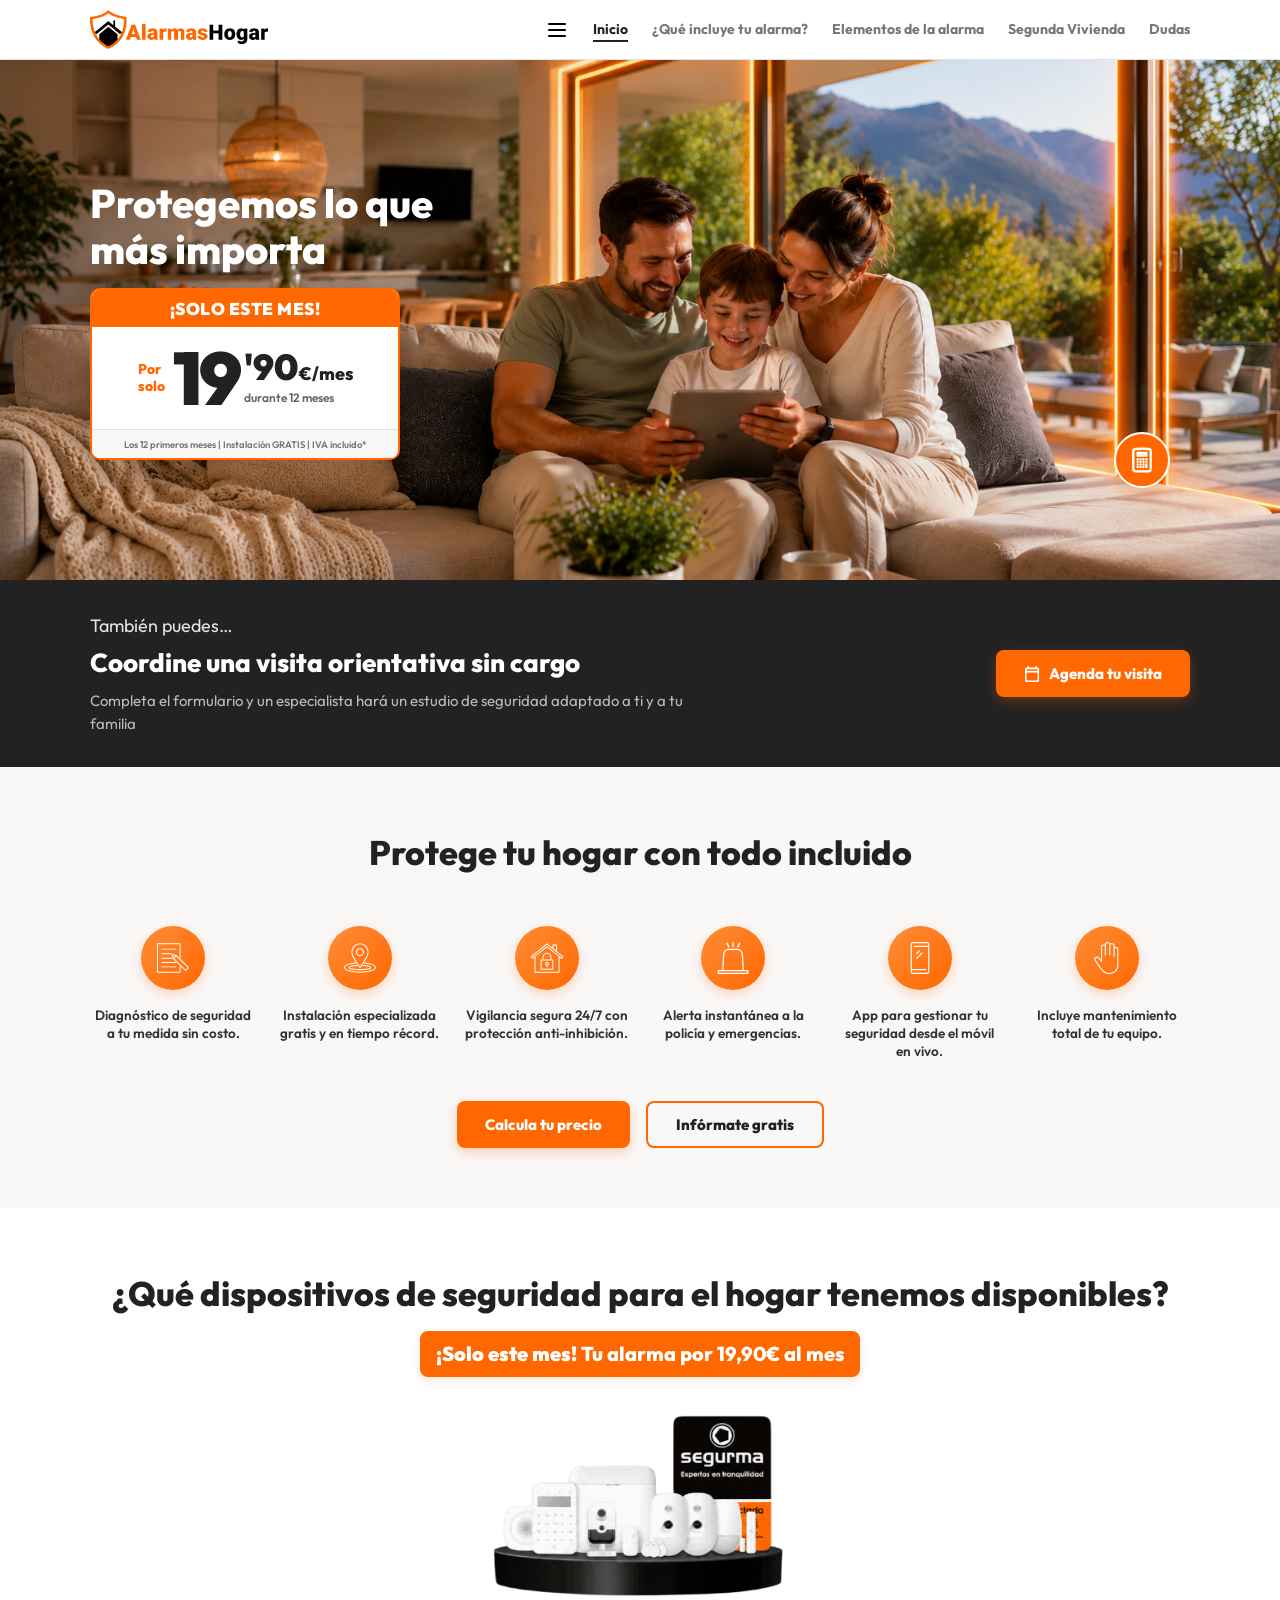
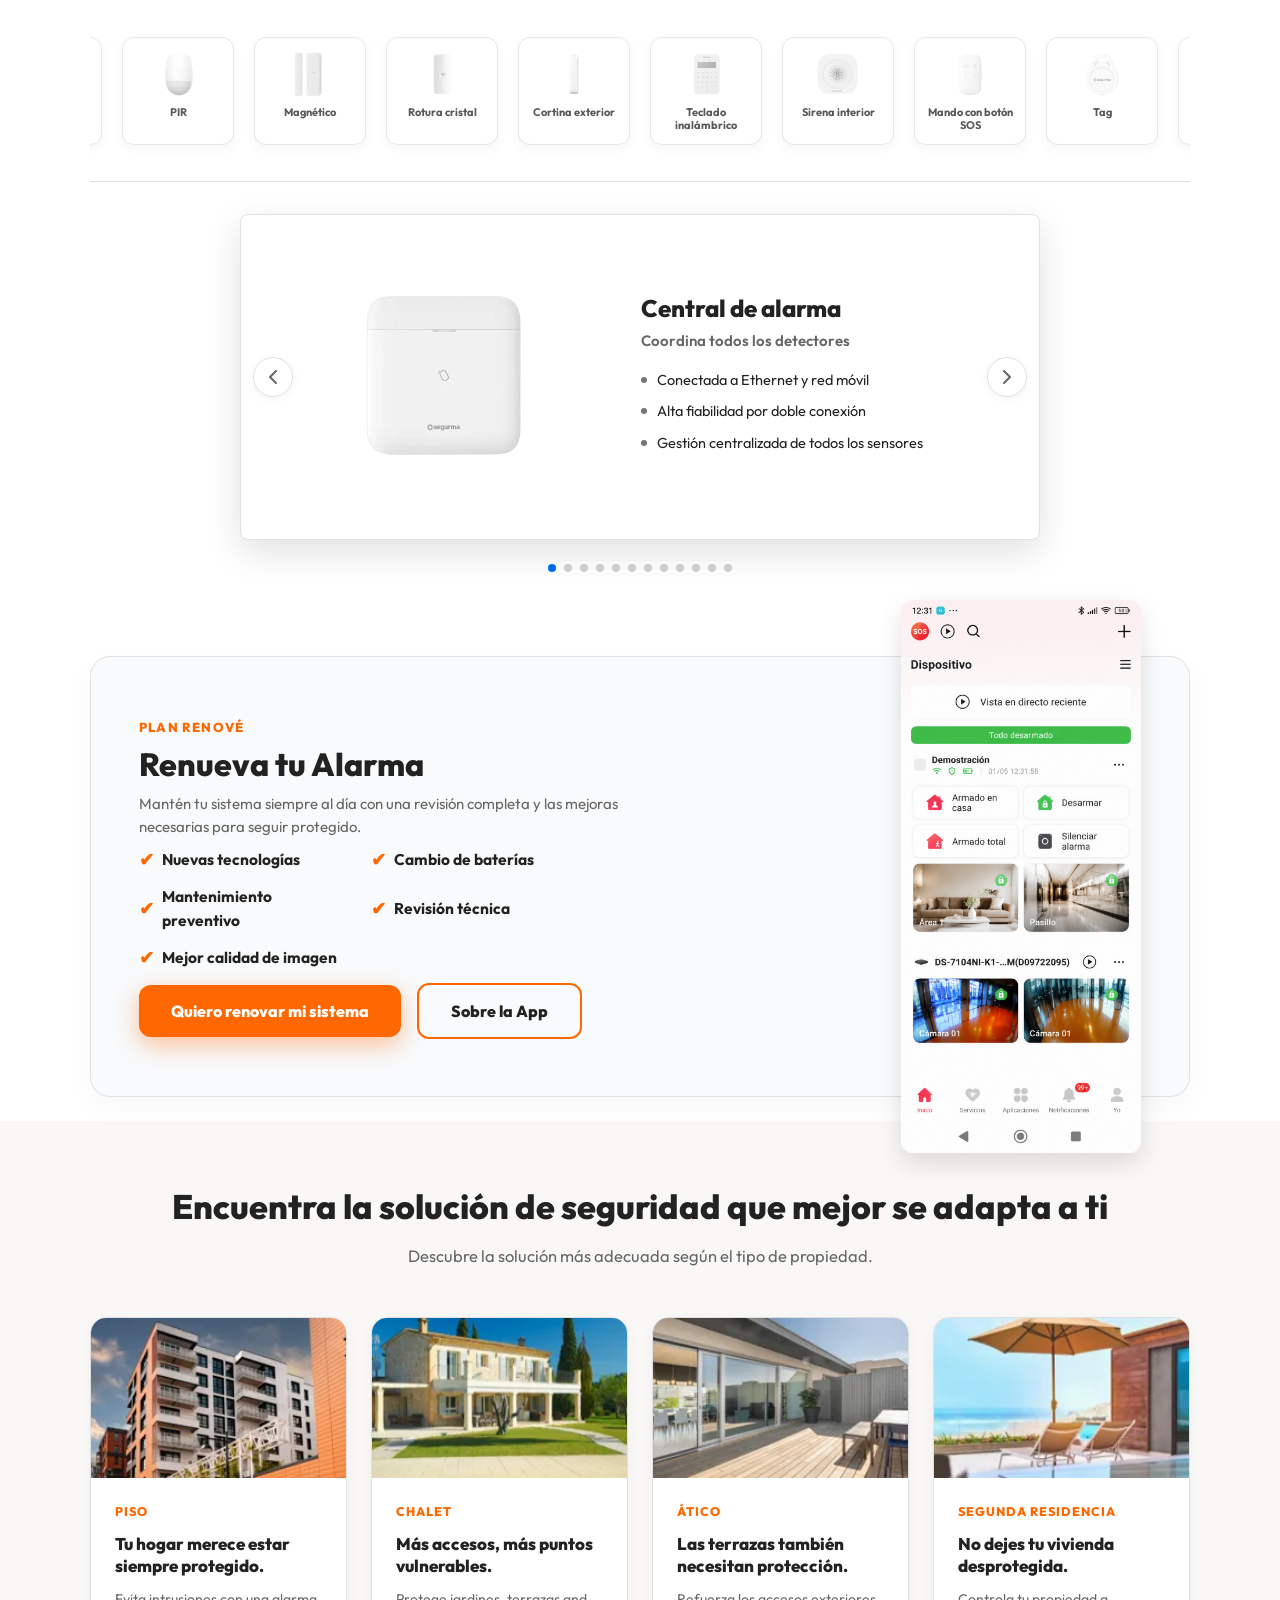
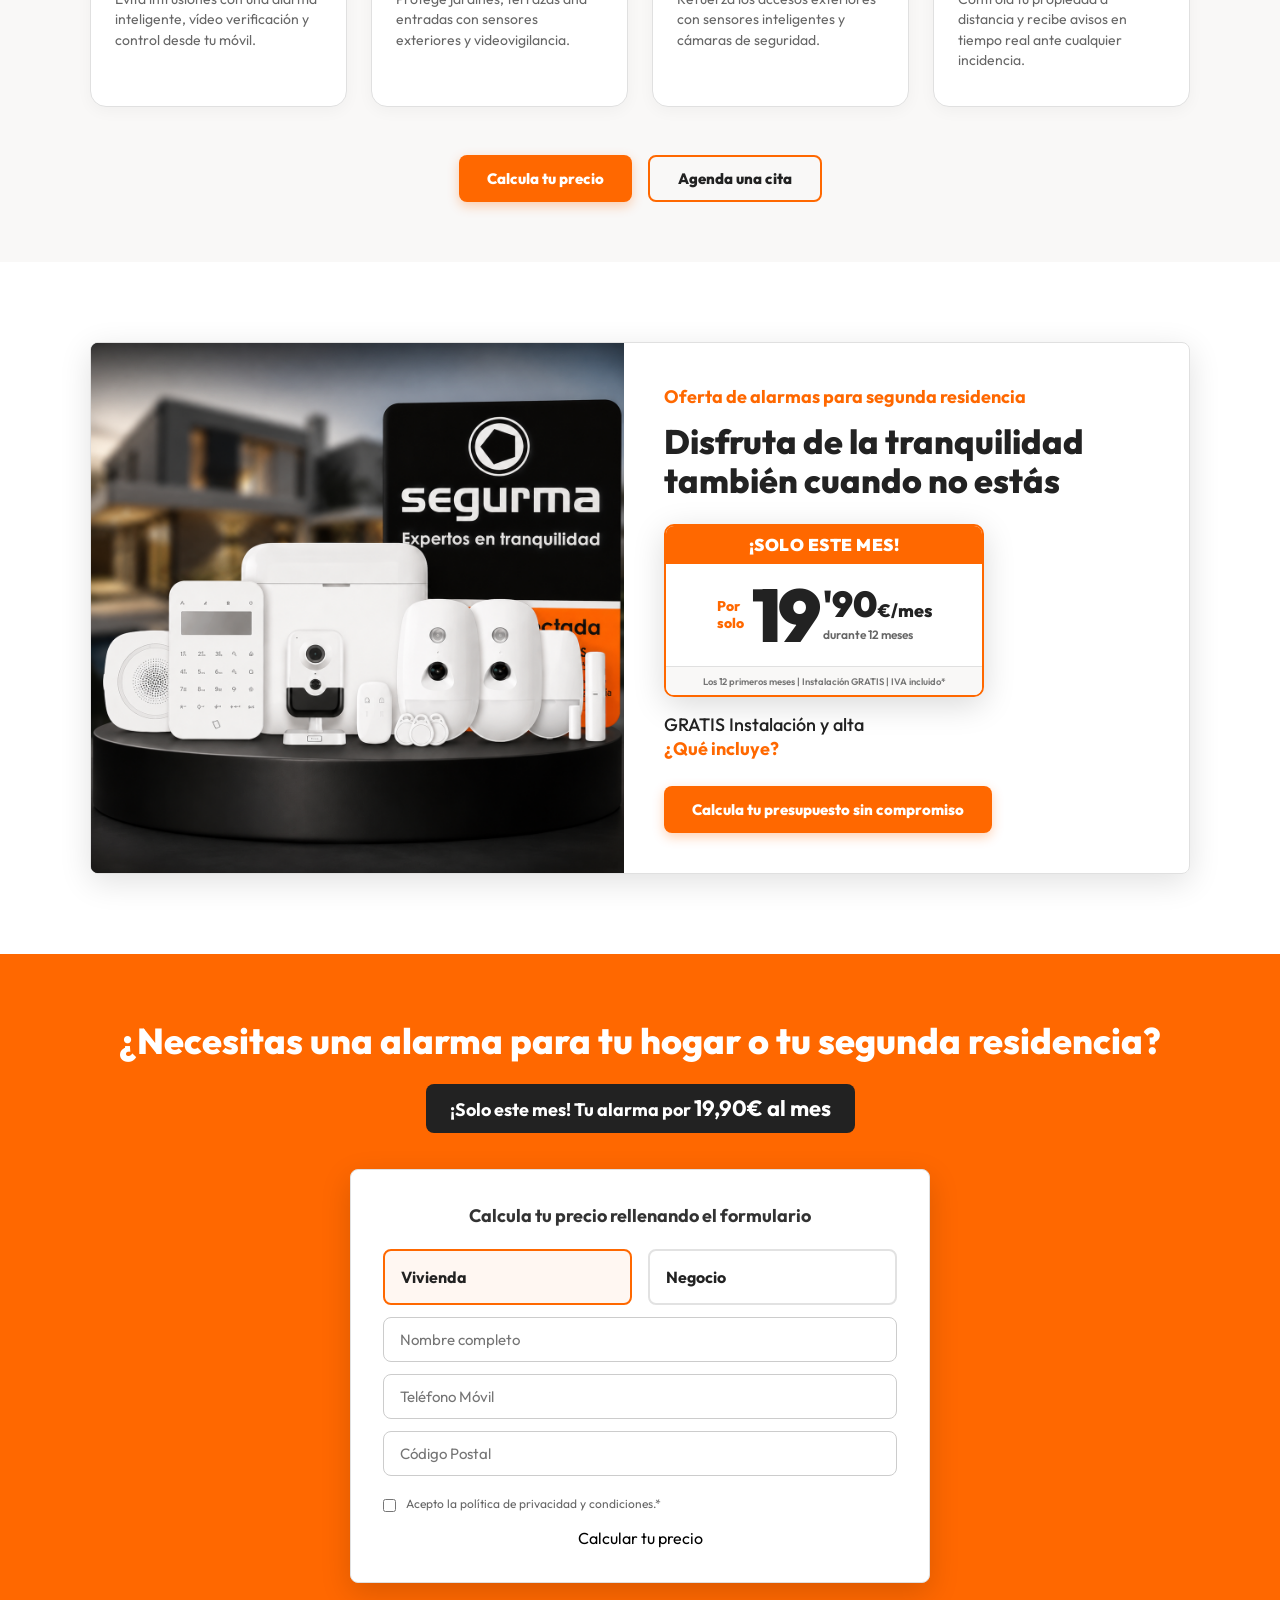
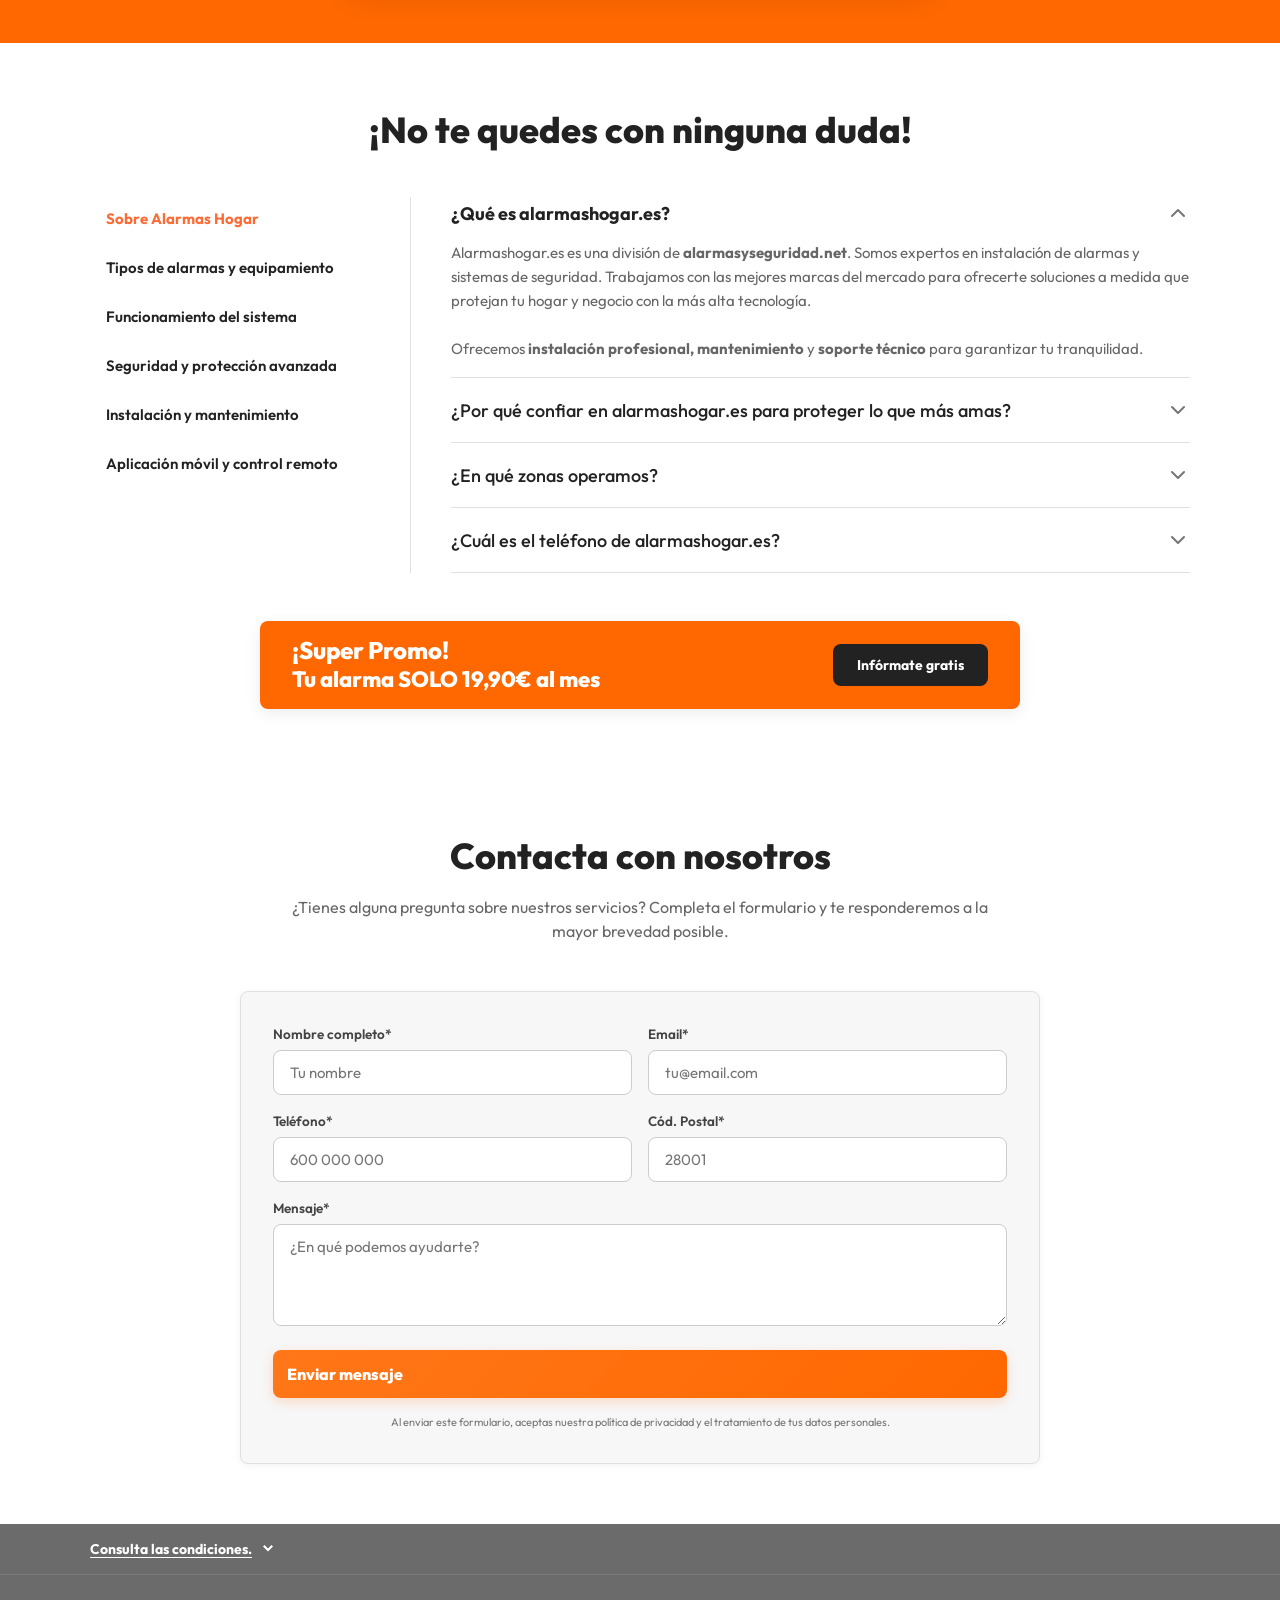
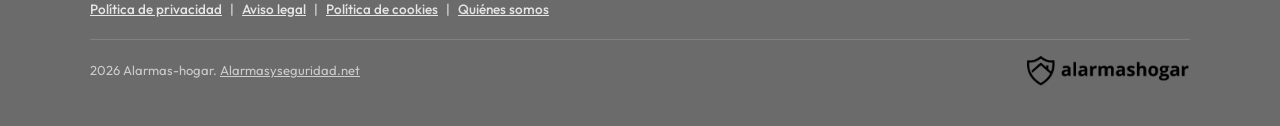
==== commit 912651de: "Add Plan Renové tag above upgrade section title" ====
--- a/index.html
+++ b/index.html
@@ -507,6 +507,7 @@
                 <div class="upgrade-banner-card">
                     <!-- Left: Info and Checklist -->
                     <div class="upgrade-card-info">
+                        <span class="upgrade-tag">Plan Renové</span>
                         <h2 class="upgrade-title">Renueva tu Alarma</h2>
                         <p class="upgrade-text">Mantén tu sistema siempre al día con una revisión completa y las mejoras<br>necesarias para seguir protegido.</p>
                         
--- a/styles.css
+++ b/styles.css
@@ -1343,6 +1343,16 @@
     max-width: 660px;
 }
 
+.upgrade-tag {
+    font-size: 13px;
+    font-weight: 800;
+    color: var(--primary-orange);
+    text-transform: uppercase;
+    letter-spacing: 1.2px;
+    margin-bottom: 6px;
+    display: inline-block;
+}
+
 .upgrade-title {
     font-size: 32px;
     font-weight: 800;
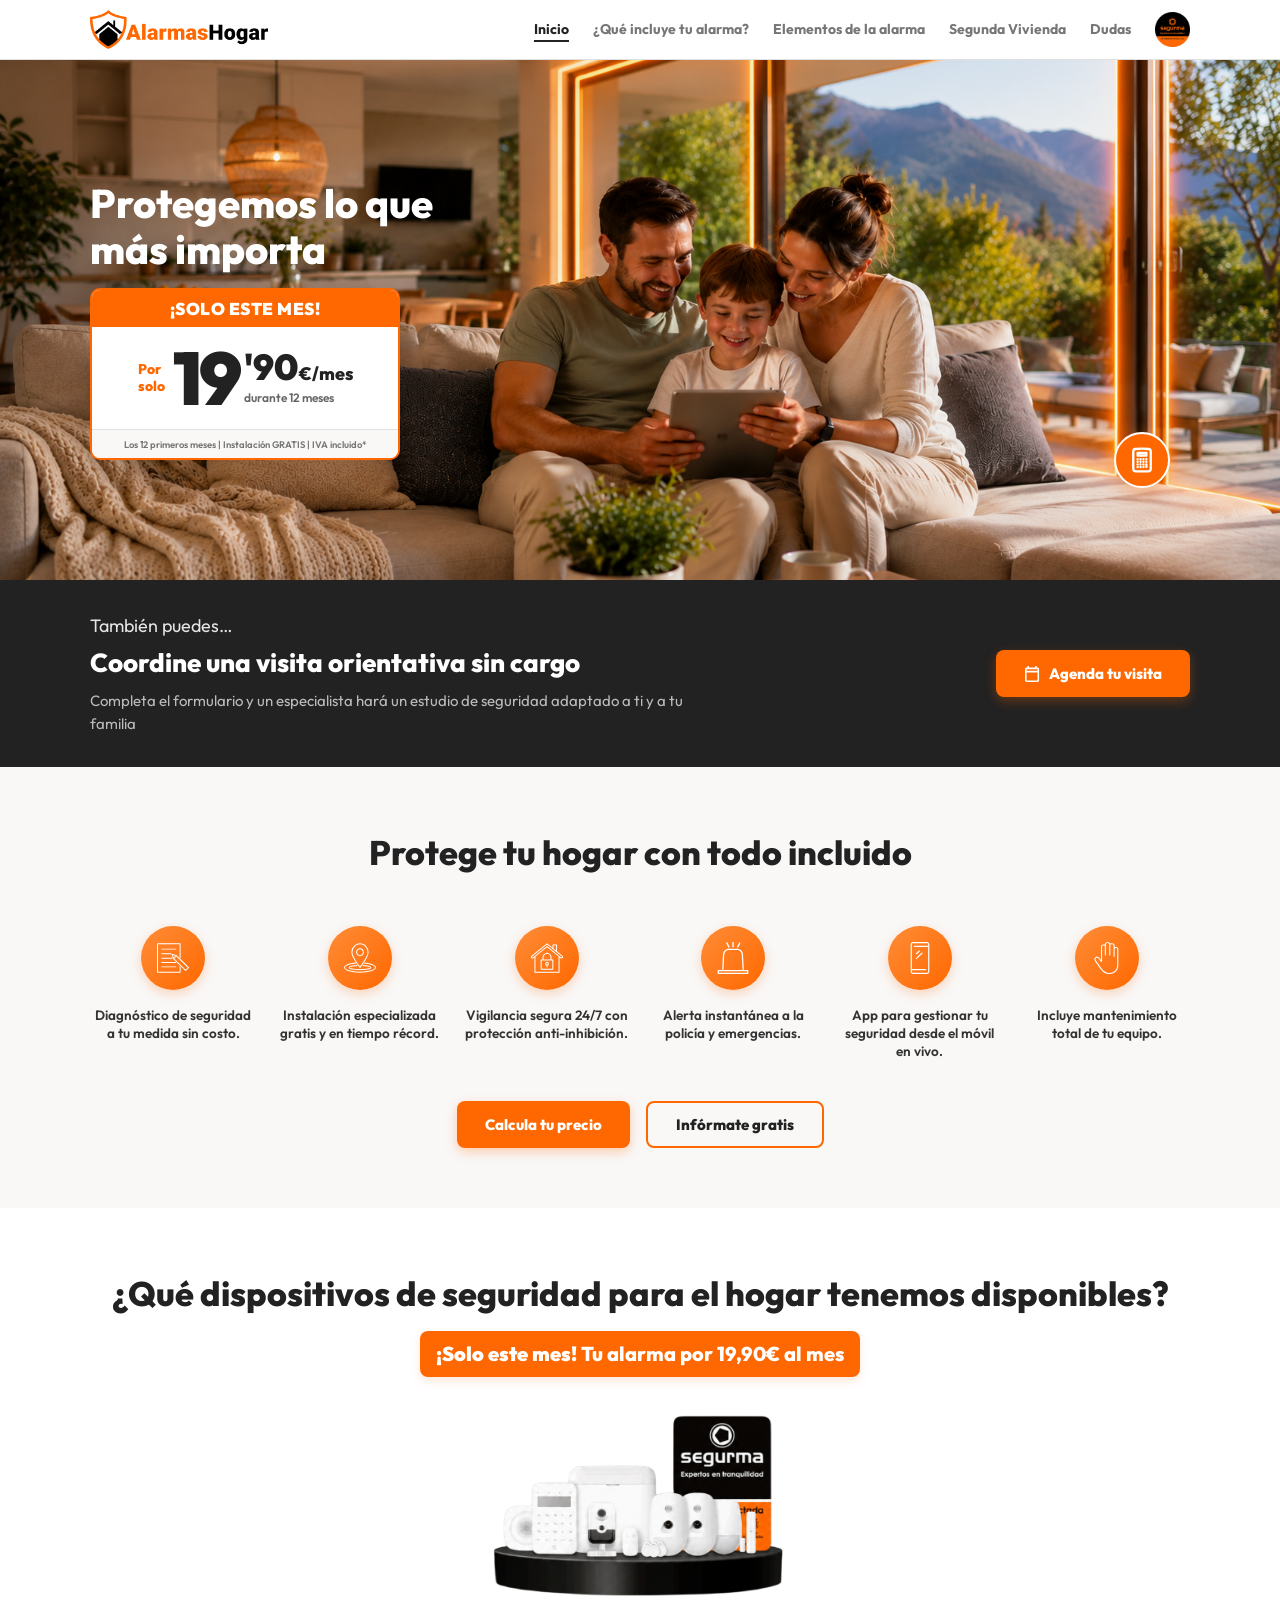
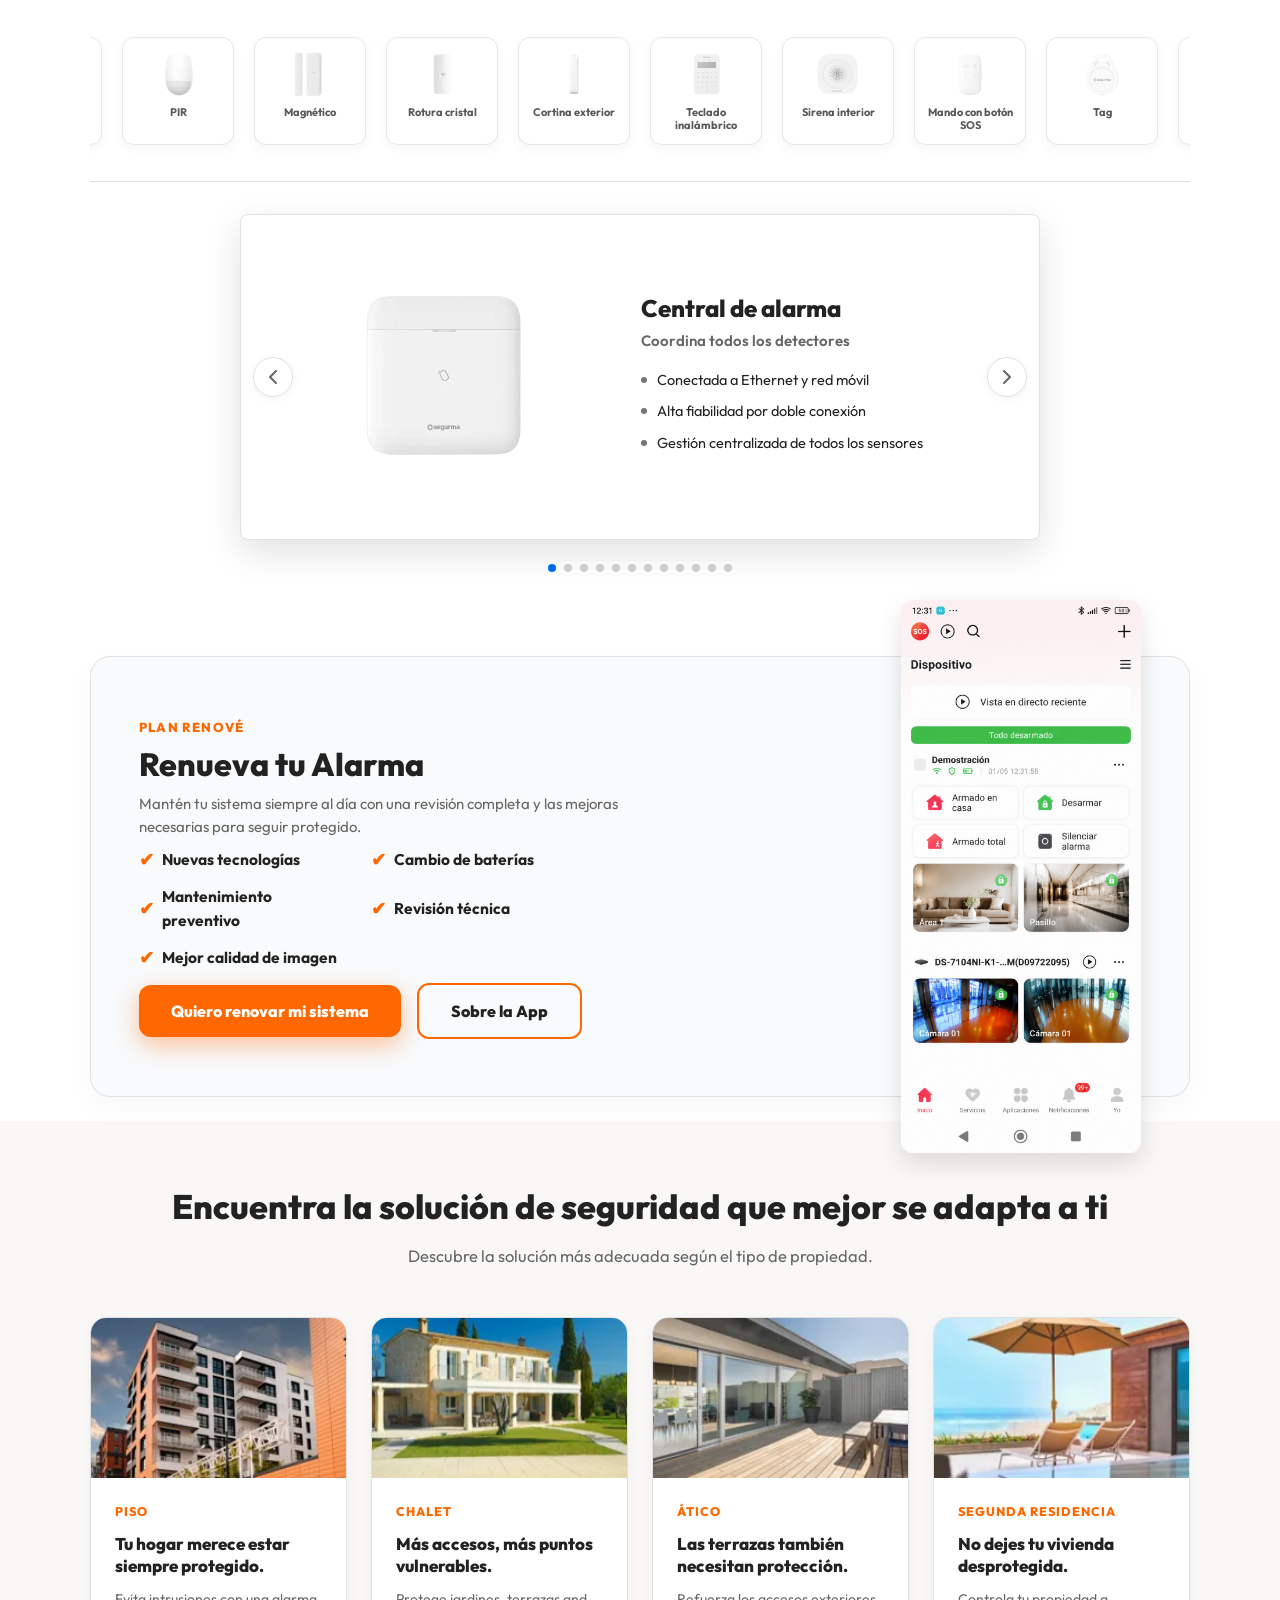
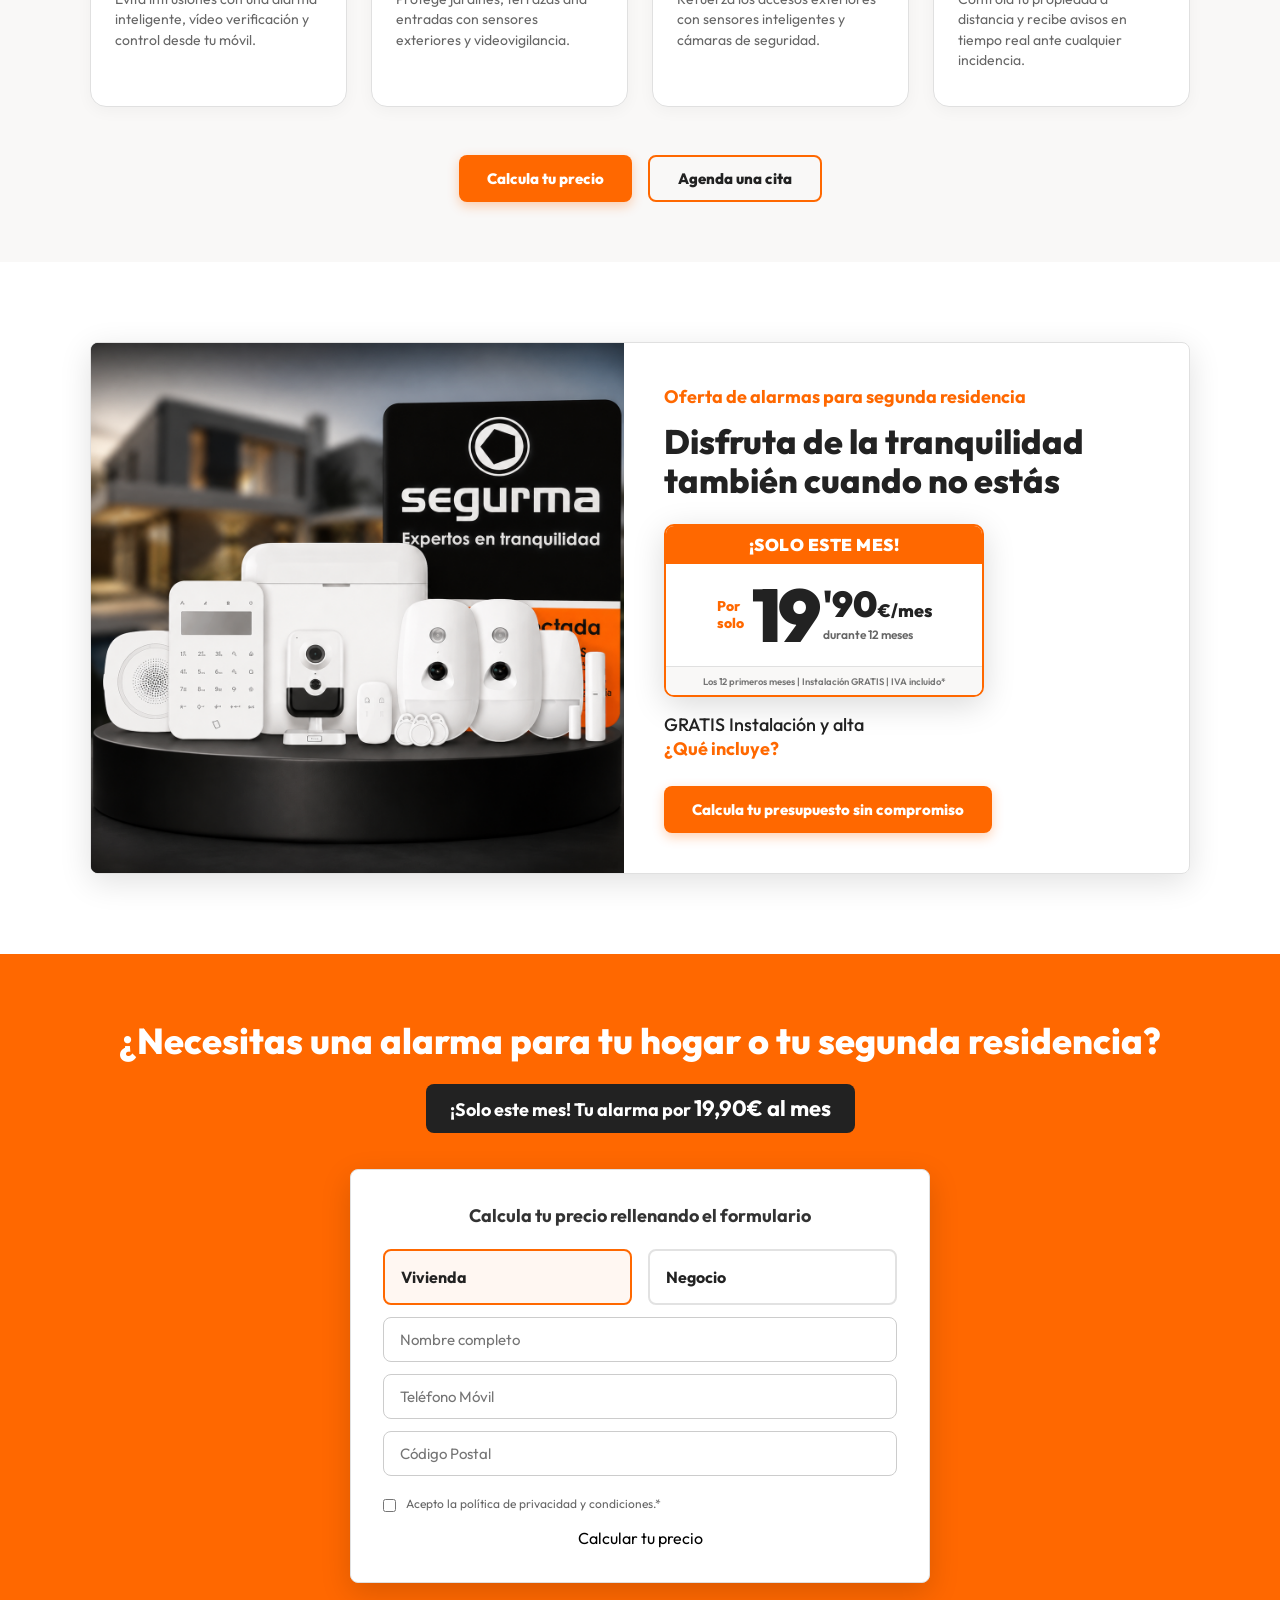
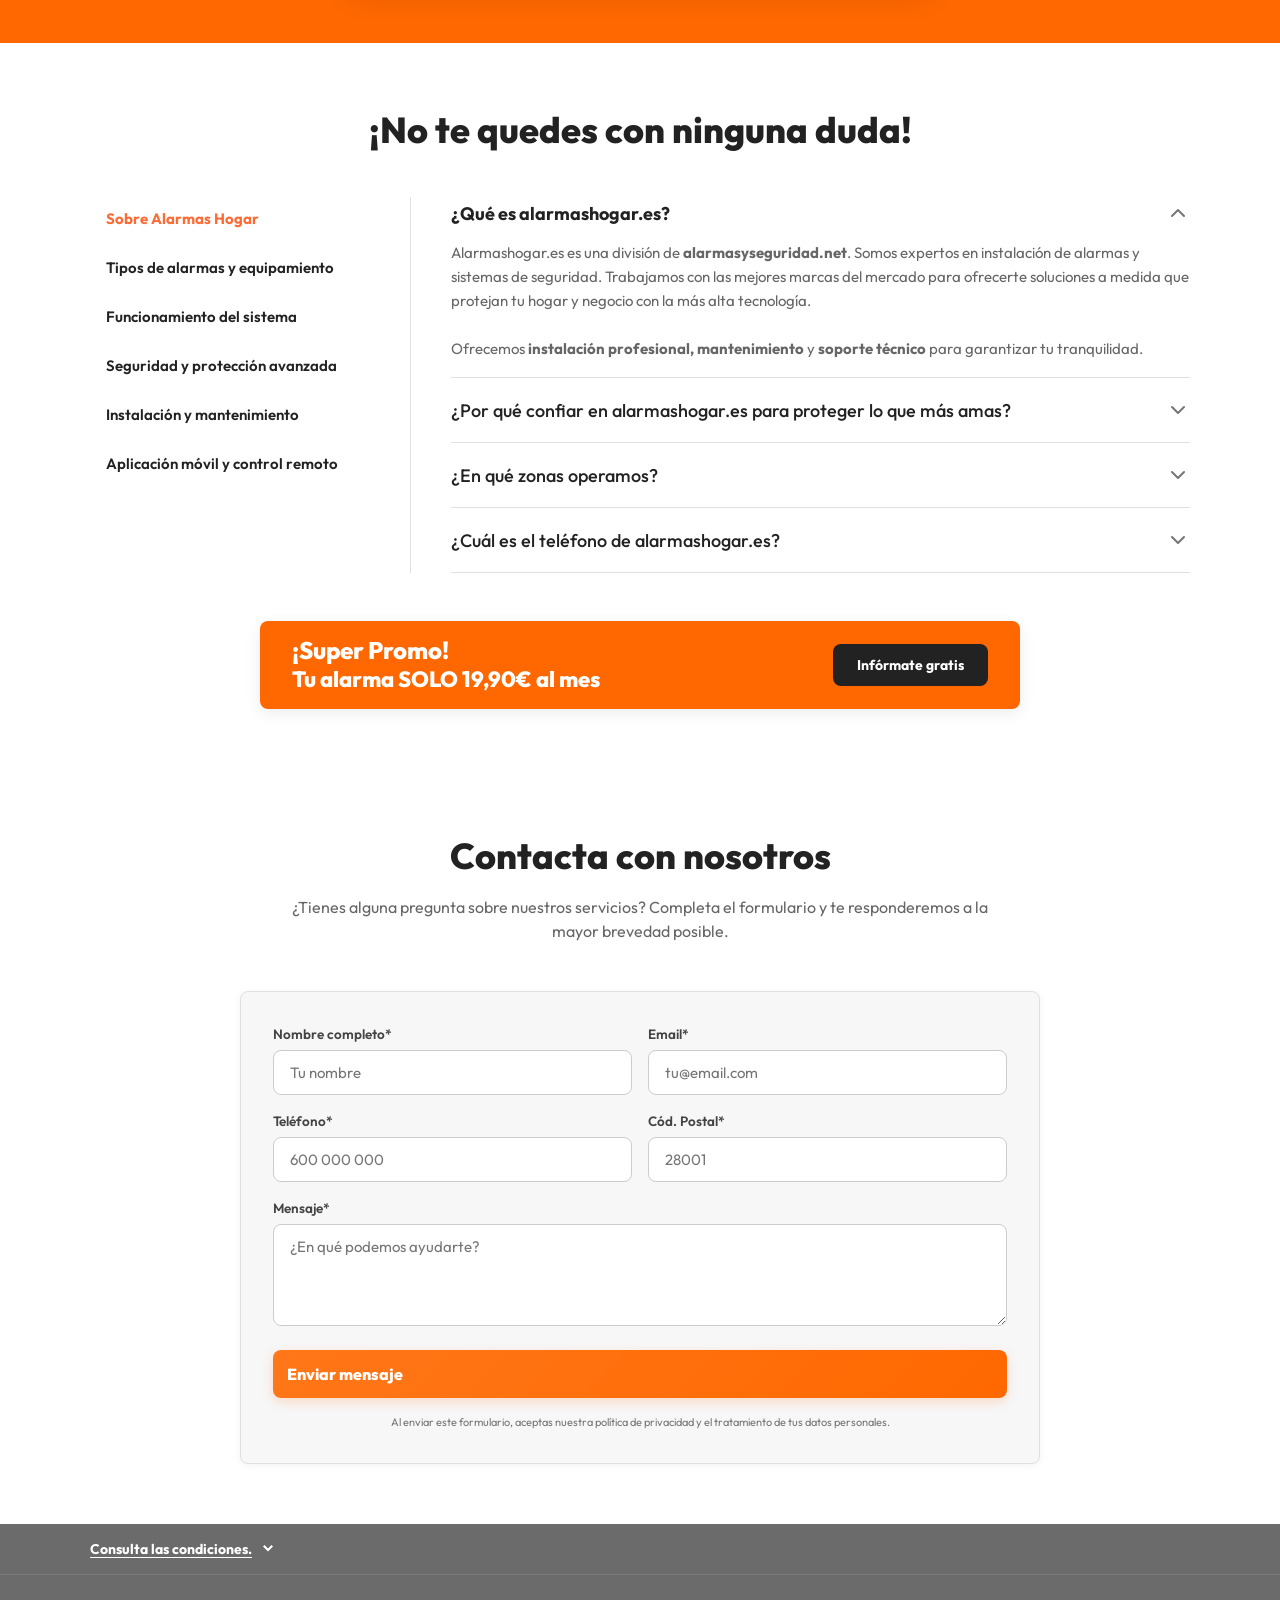
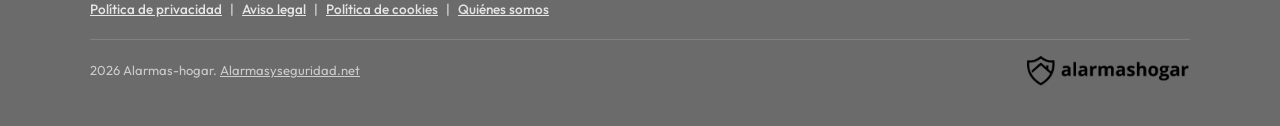
==== commit 64a46f49: "Remove mobile hamburger menu trigger and drawer, and add extra nav logo" ====
--- a/index.html
+++ b/index.html
@@ -39,15 +39,6 @@
                     </div>
                 </a>
                 
-                <!-- Hamburger Menu Trigger -->
-                <button class="mobile-menu-trigger" id="menu-trigger" aria-label="Abrir menú">
-                    <svg xmlns="http://www.w3.org/2000/svg" width="24" height="24" viewBox="0 0 24 24" fill="none" stroke="currentColor" stroke-width="2" stroke-linecap="round" stroke-linejoin="round" class="lucide lucide-menu">
-                        <line x1="4" x2="20" y1="12" y2="12"></line>
-                        <line x1="4" x2="20" y1="6" y2="6"></line>
-                        <line x1="4" x2="20" y1="18" y2="18"></line>
-                    </svg>
-                </button>
-                
                 <!-- Desktop Navigation Links -->
                 <nav class="desktop-nav">
                     <a href="/" class="nav-link active">Inicio</a>
@@ -55,29 +46,11 @@
                     <a href="#products" class="nav-link">Elementos de la alarma</a>
                     <a href="#segunda-vivienda" class="nav-link">Segunda Vivienda</a>
                     <a href="#faqs" class="nav-link">Dudas</a>
+                    <img src="images/nav-extra-logo.png" alt="Extra Logo" class="nav-extra-logo-img"/>
                 </nav>
             </div>
         </div>
     </header>
-    
-    <!-- Mobile Navigation Menu Sidebar Drawer -->
-    <div class="mobile-menu-drawer" id="menu-drawer">
-        <button class="menu-close-btn" id="menu-close-btn" aria-label="Cerrar menú">
-            <svg xmlns="http://www.w3.org/2000/svg" width="24" height="24" viewBox="0 0 24 24" fill="none" stroke="currentColor" stroke-width="2" stroke-linecap="round" stroke-linejoin="round" class="lucide lucide-x">
-                <line x1="18" x2="6" y1="6" y2="18"></line>
-                <line x1="6" x2="18" y1="6" y2="18"></line>
-            </svg>
-        </button>
-        <div class="drawer-content">
-            <a href="#" class="drawer-link drawer-close-trigger">Inicio</a>
-            <a href="#alarma" class="drawer-link drawer-close-trigger">¿Qué incluye tu alarma?</a>
-            <a href="#products" class="drawer-link drawer-close-trigger">Elementos de la alarma</a>
-            <a href="#segunda-vivienda" class="drawer-link drawer-close-trigger">Segunda Vivienda</a>
-            <a href="#faqs" class="drawer-link drawer-close-trigger">Dudas</a>
-            <button class="drawer-calcula-btn drawer-close-trigger" onclick="openCalculatorModal()">Calcula tu precio</button>
-        </div>
-    </div>
-    <div class="drawer-overlay" id="drawer-overlay"></div>
 
     <main class="content-wrapper">
         
--- a/styles.css
+++ b/styles.css
@@ -302,6 +302,12 @@
     gap: 24px;
 }
 
+.nav-extra-logo-img {
+    height: 35px;
+    width: auto;
+    object-fit: contain;
+}
+
 .nav-link {
     font-size: 14px;
     font-weight: 700;
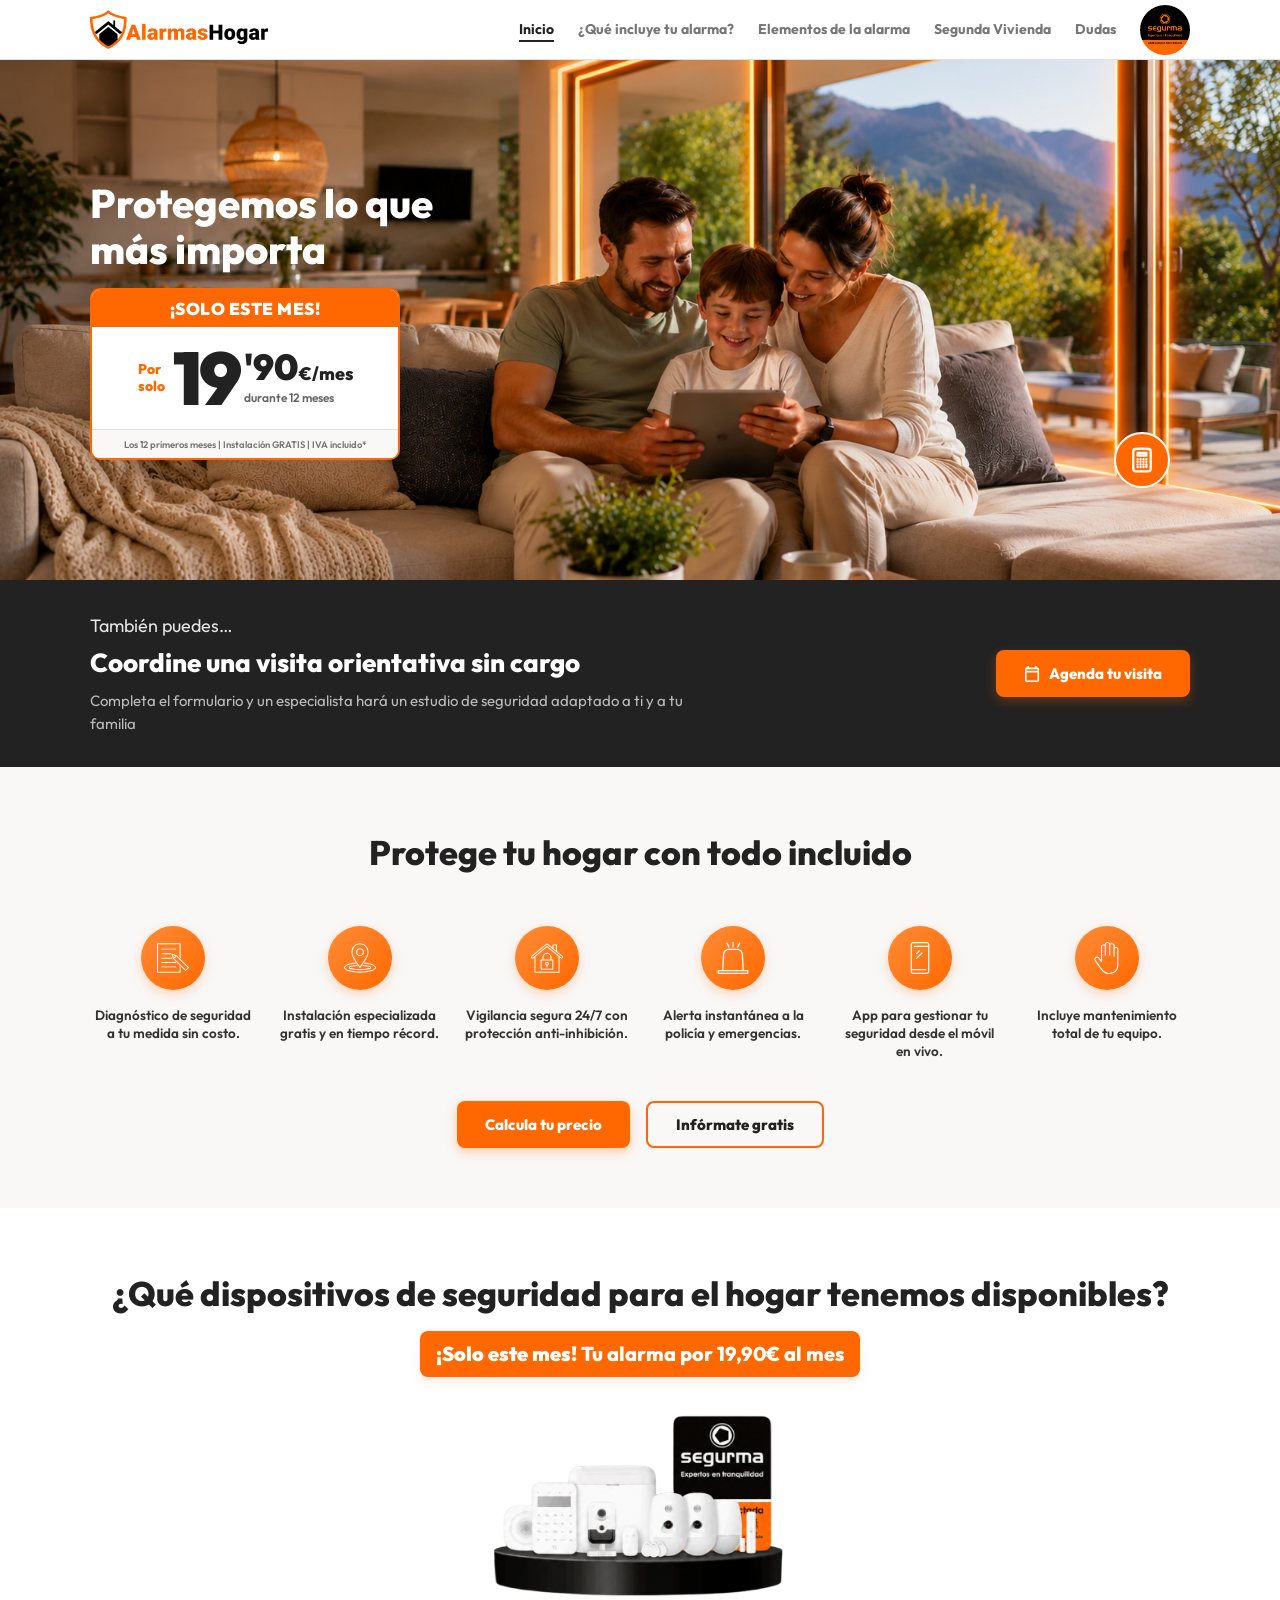
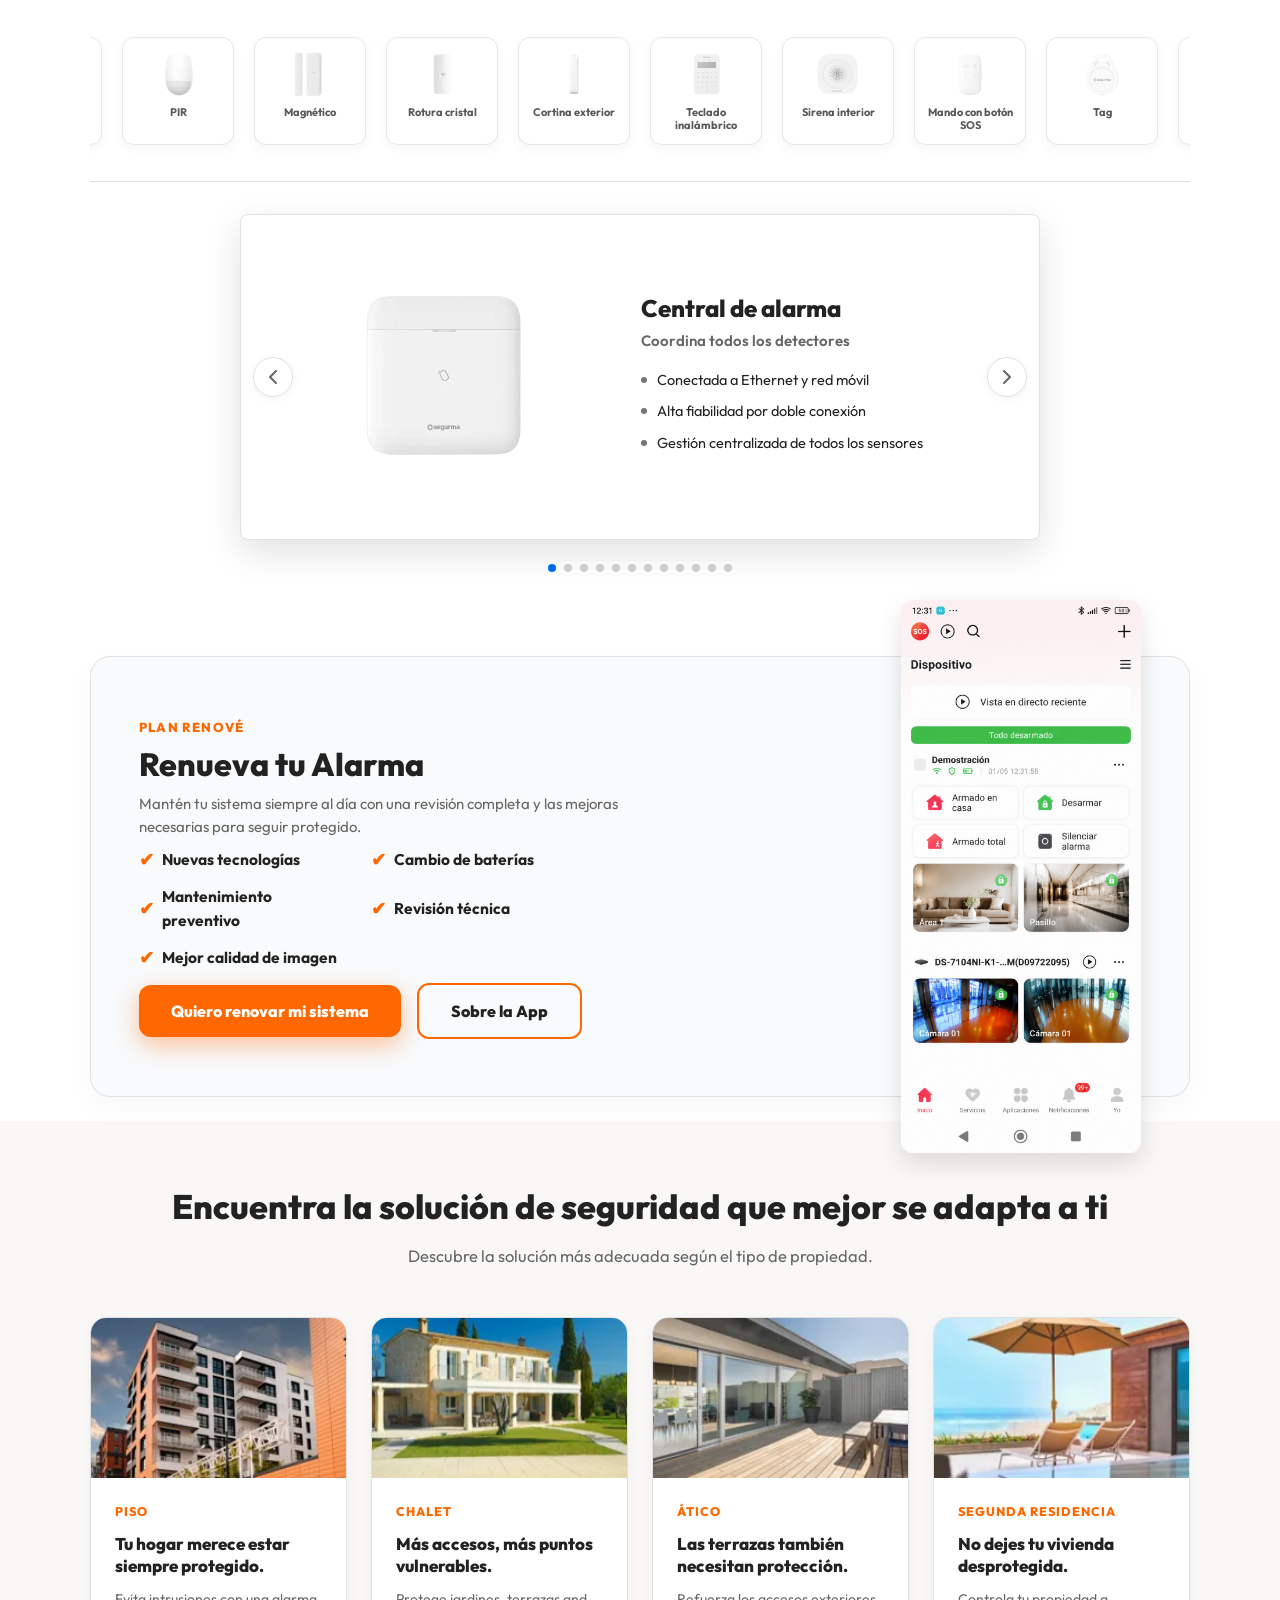
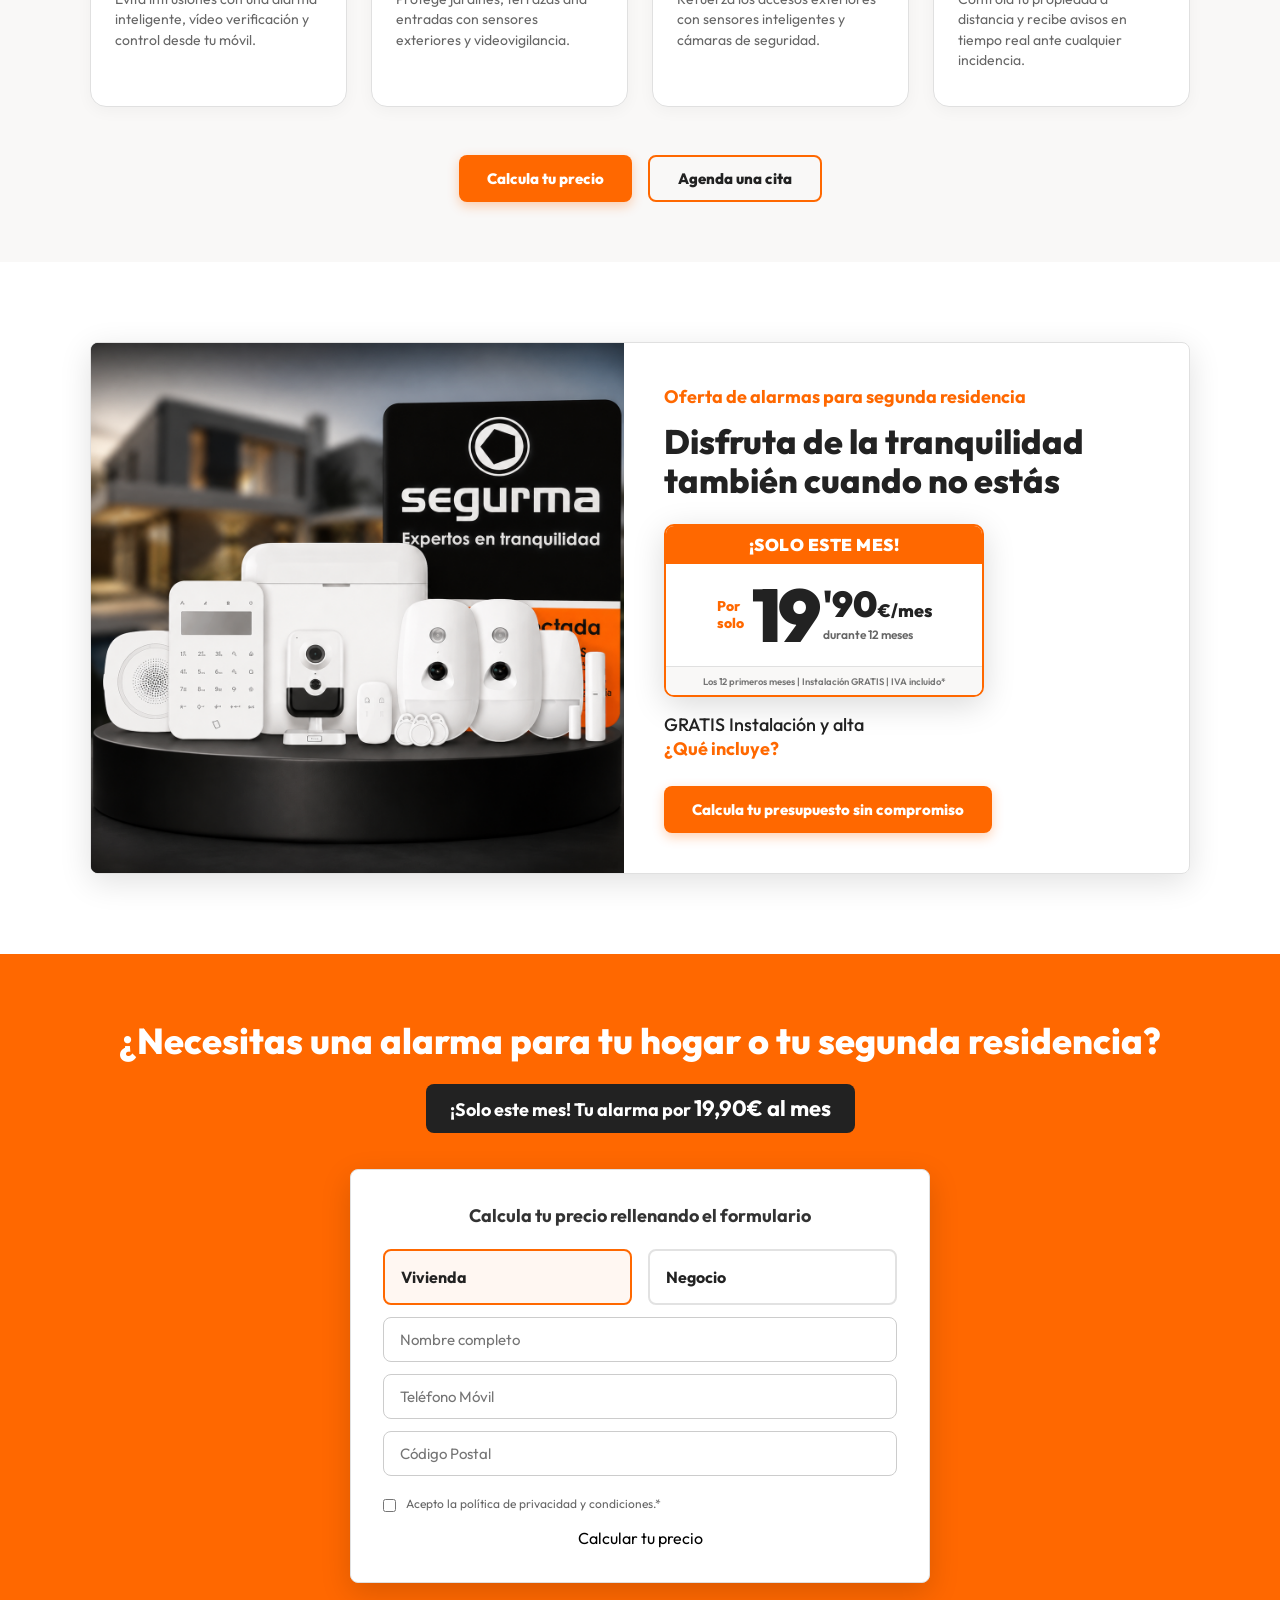
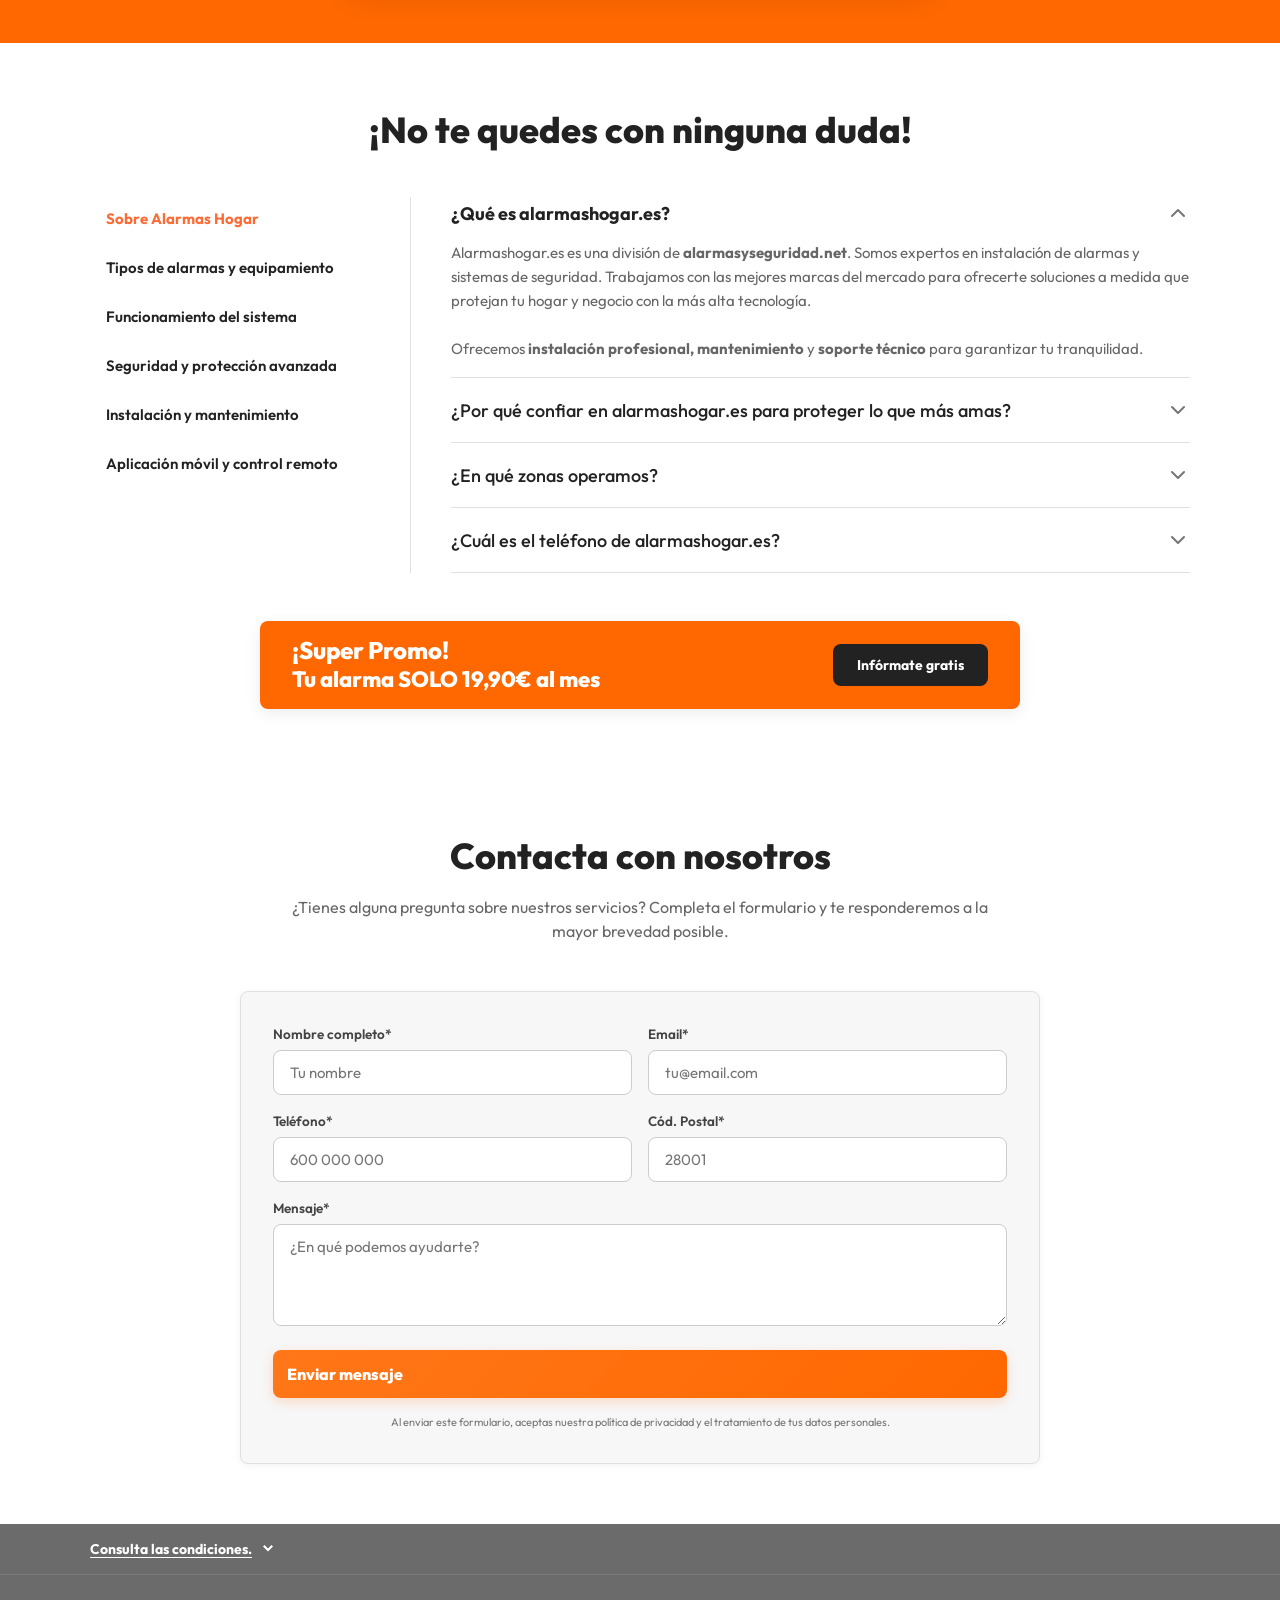
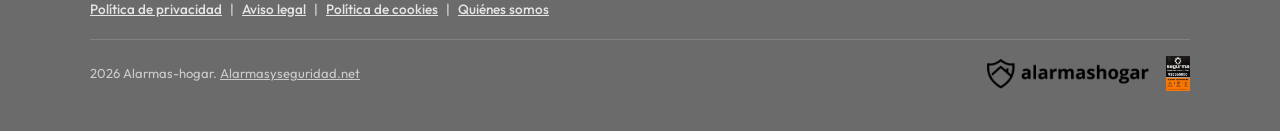
==== commit 97e6b6cc: "Add extra footer badge and style alignment" ====
--- a/index.html
+++ b/index.html
@@ -839,6 +839,7 @@
                 </div>
                 <div class="footer-distributor-badge">
                     <img alt="Logo - Distribuidor Autorizado" src="images/logo.webp" class="footer-logo-badge-img"/>
+                    <img alt="Badge" src="images/footer-extra-logo.png" class="footer-extra-logo-img"/>
                 </div>
             </div>
         </div>
--- a/styles.css
+++ b/styles.css
@@ -303,7 +303,7 @@
 }
 
 .nav-extra-logo-img {
-    height: 35px;
+    height: 50px;
     width: auto;
     object-fit: contain;
 }
@@ -2226,9 +2226,21 @@
     color: var(--primary-orange);
 }
 
+.footer-distributor-badge {
+    display: flex;
+    align-items: center;
+    gap: 16px;
+}
+
 .footer-logo-badge-img {
     height: 30px;
     width: auto;
+}
+
+.footer-extra-logo-img {
+    height: 35px;
+    width: auto;
+    object-fit: contain;
 }
 
 /* ==========================================================================
